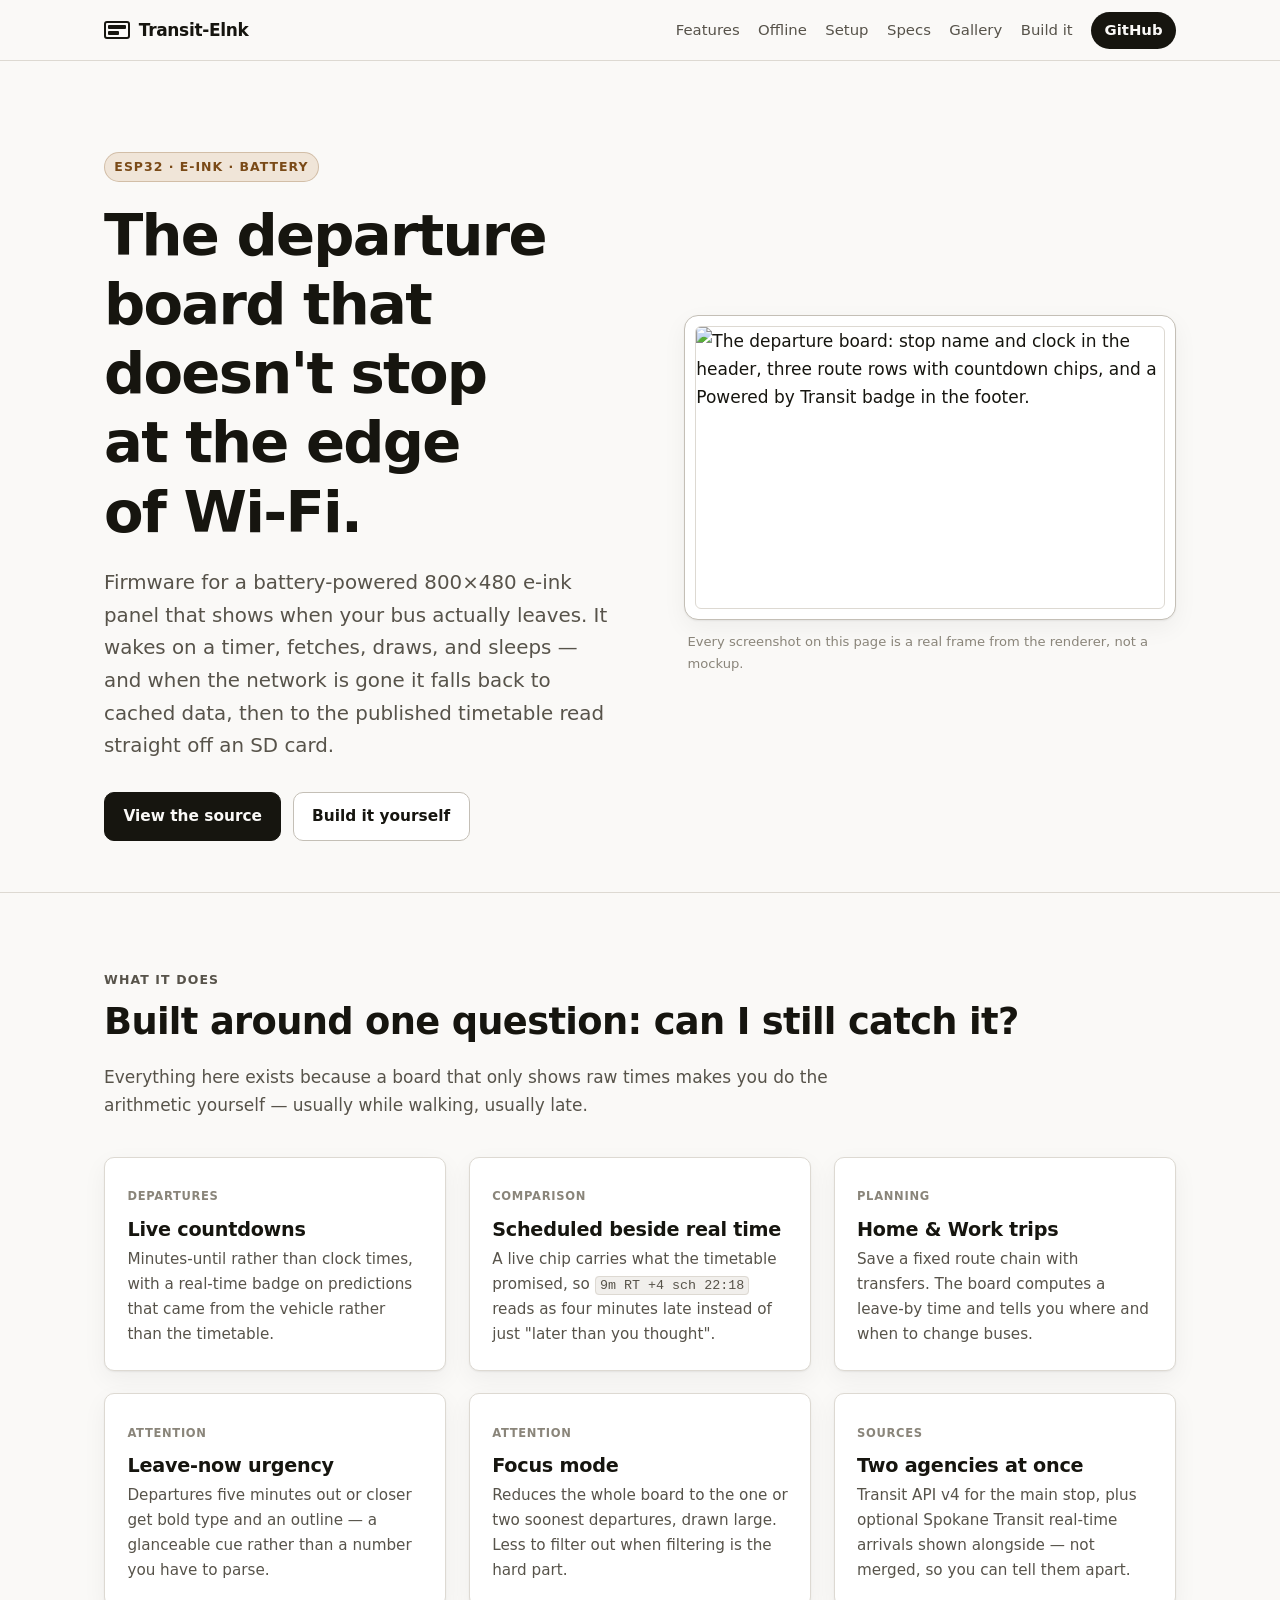
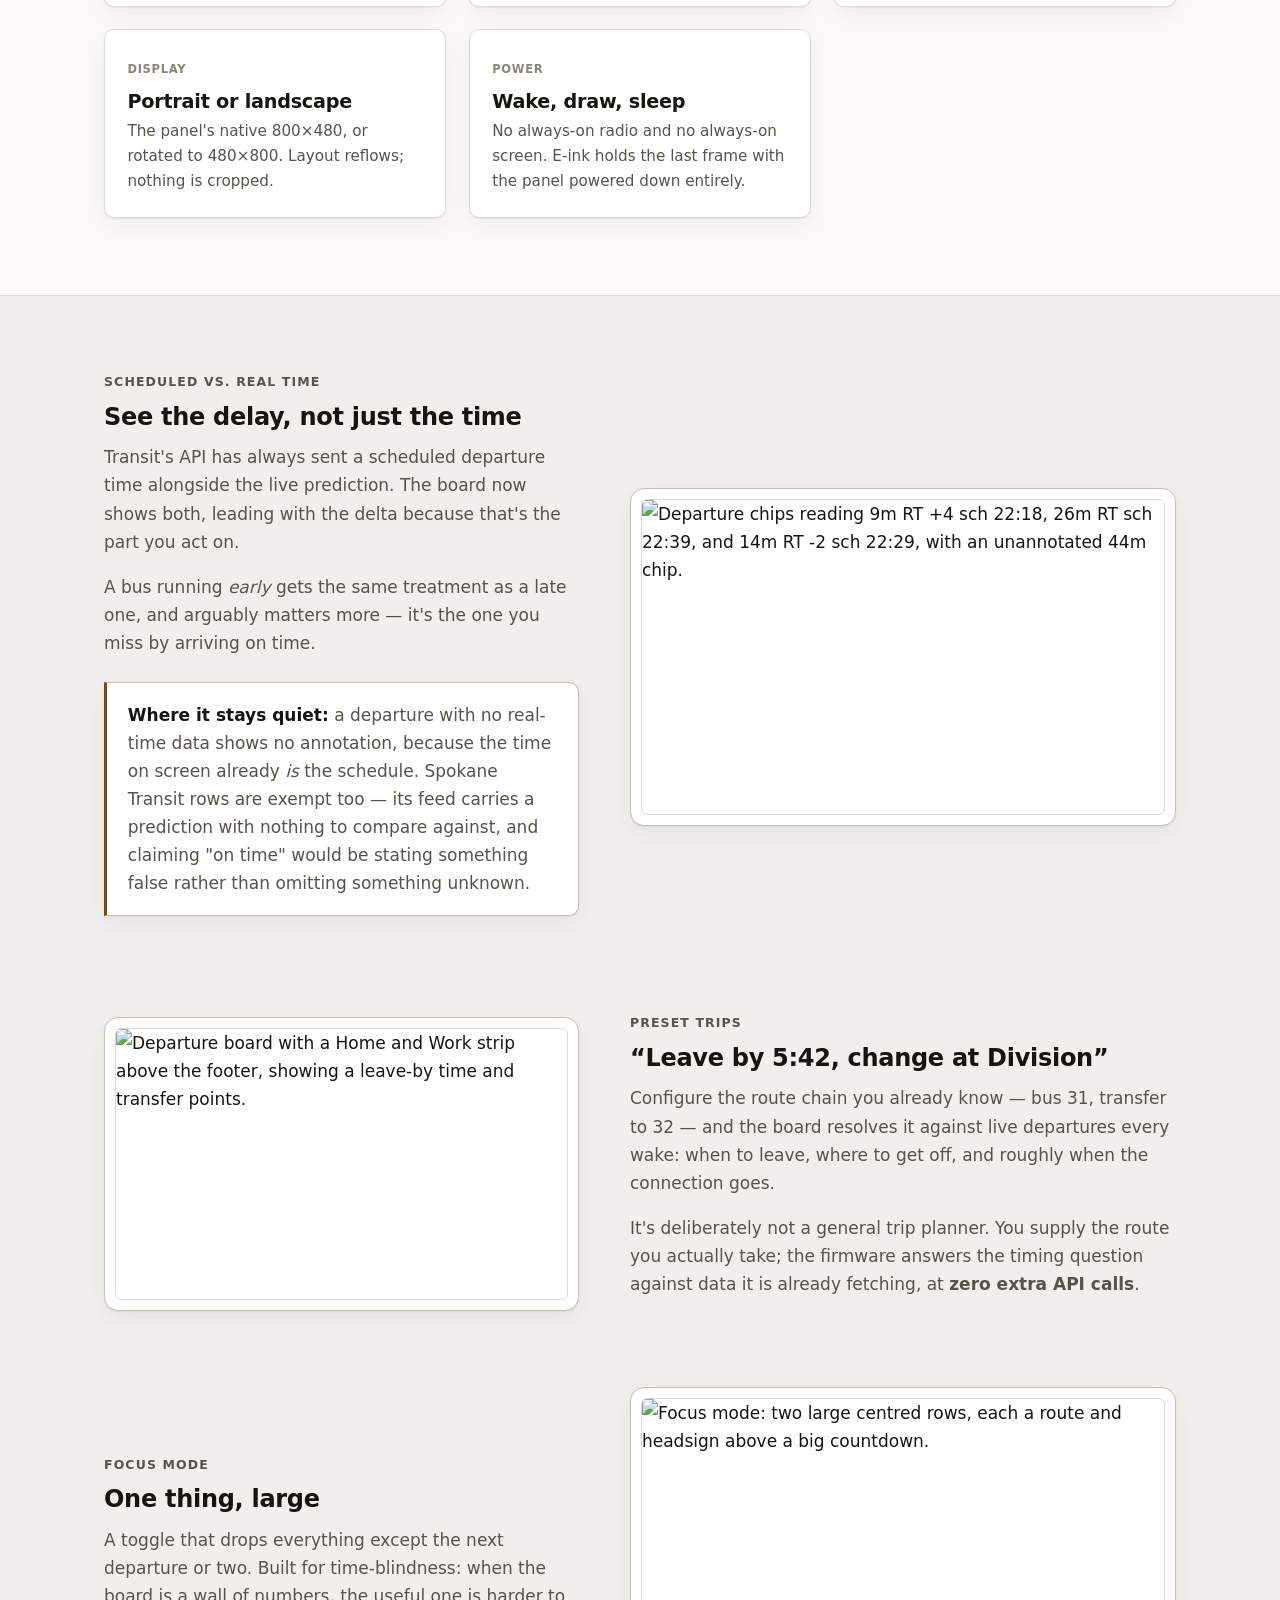
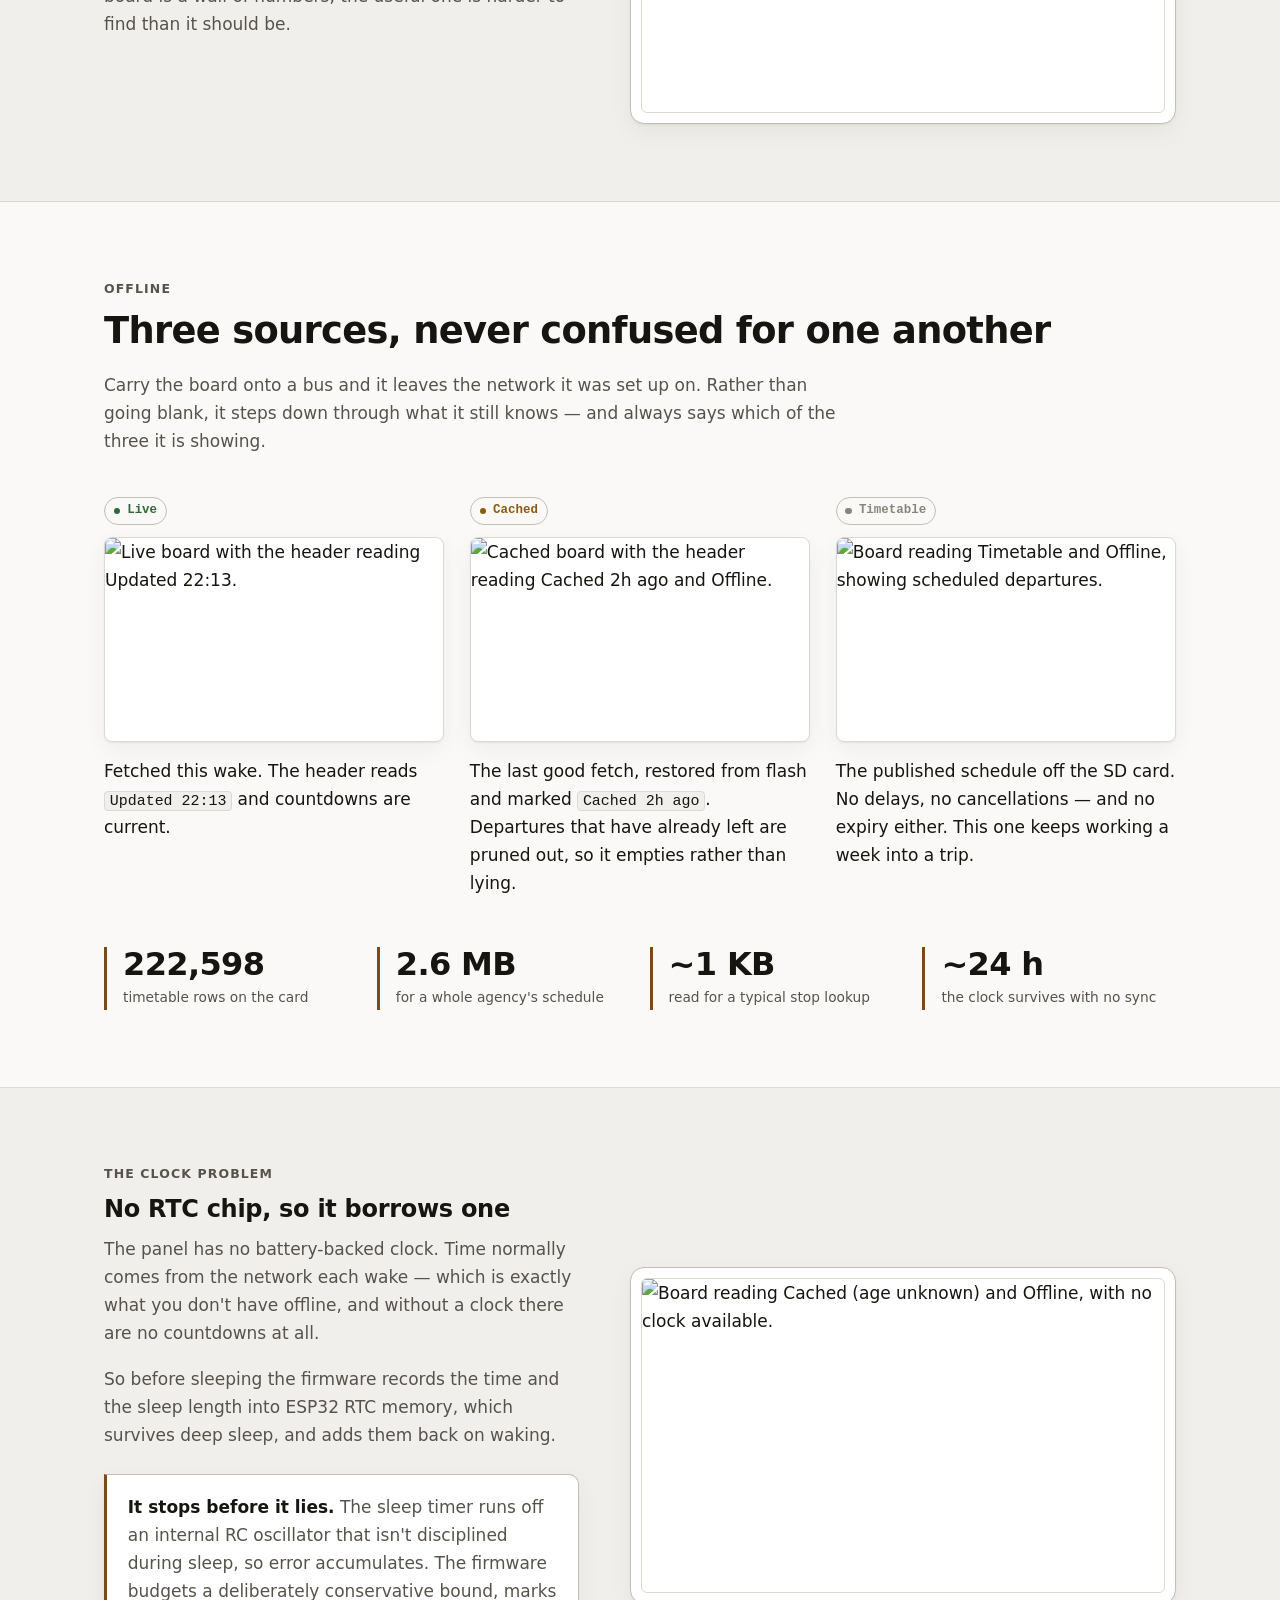
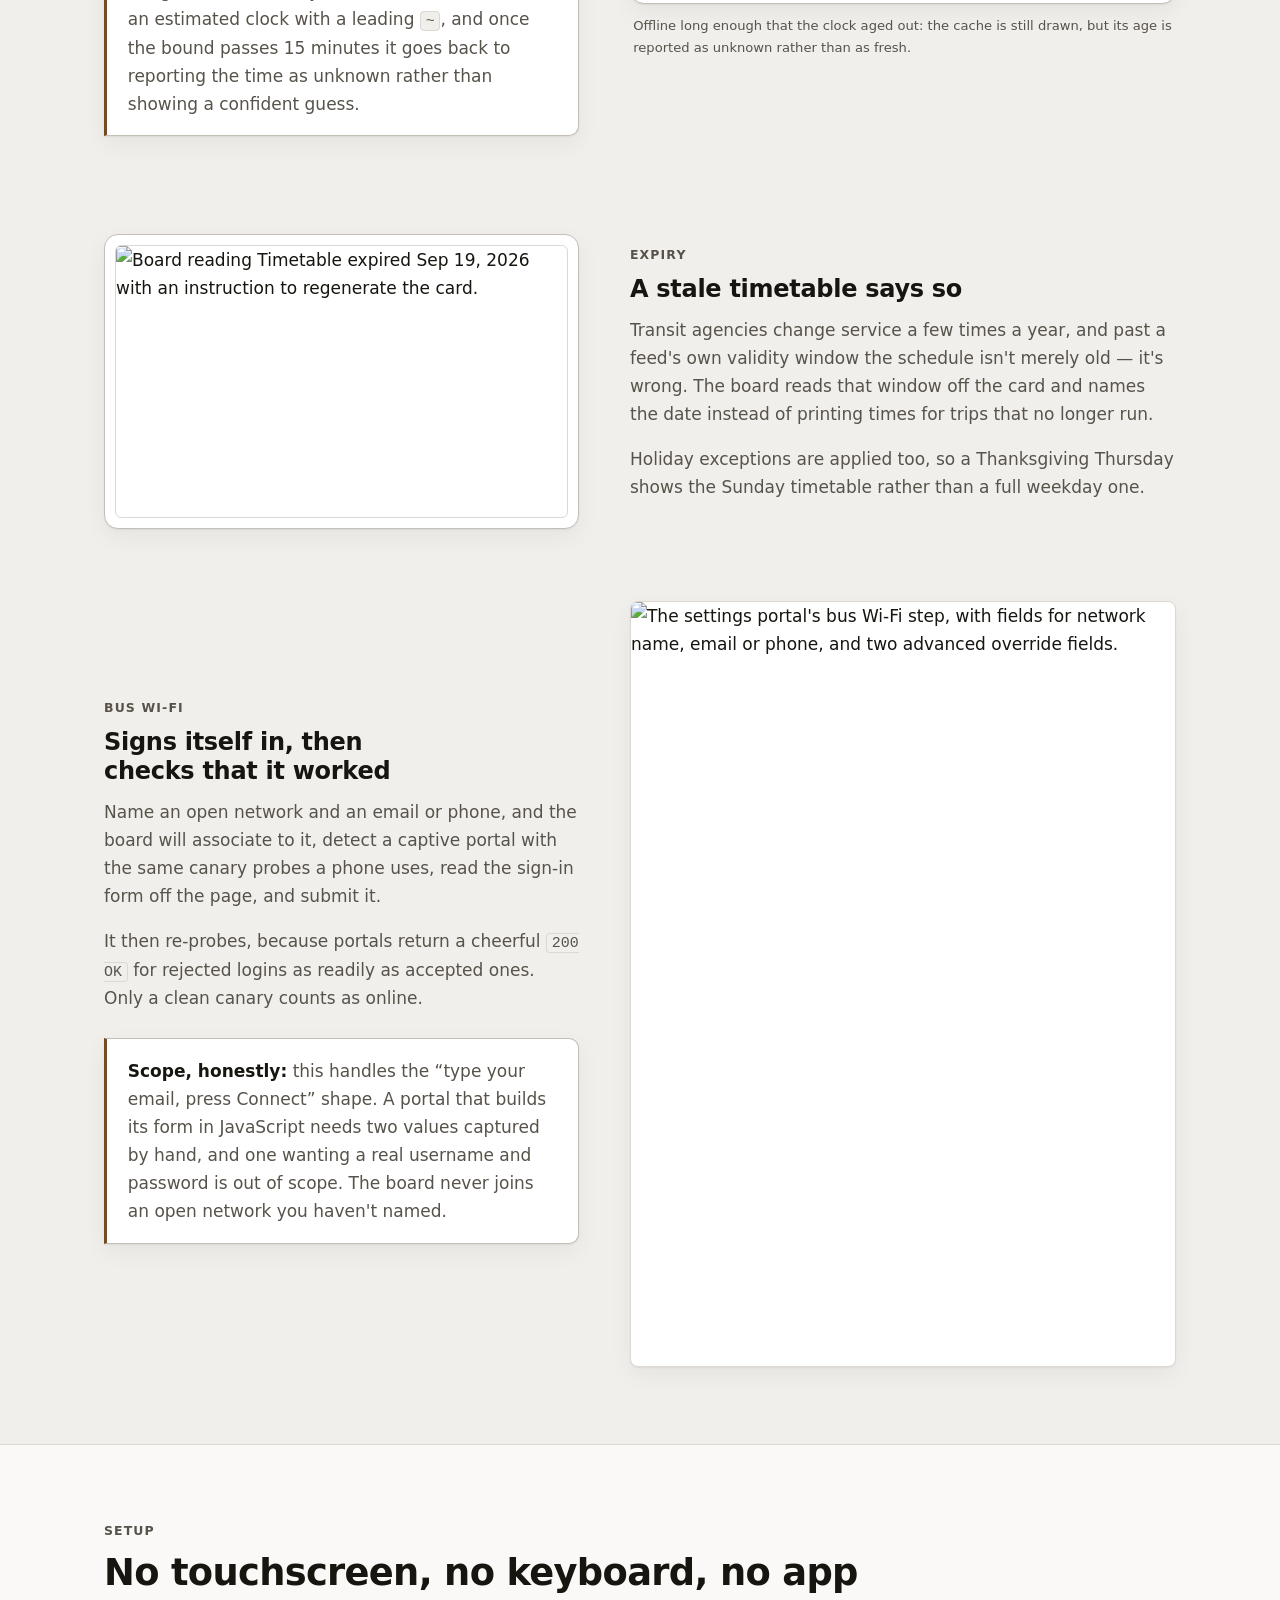
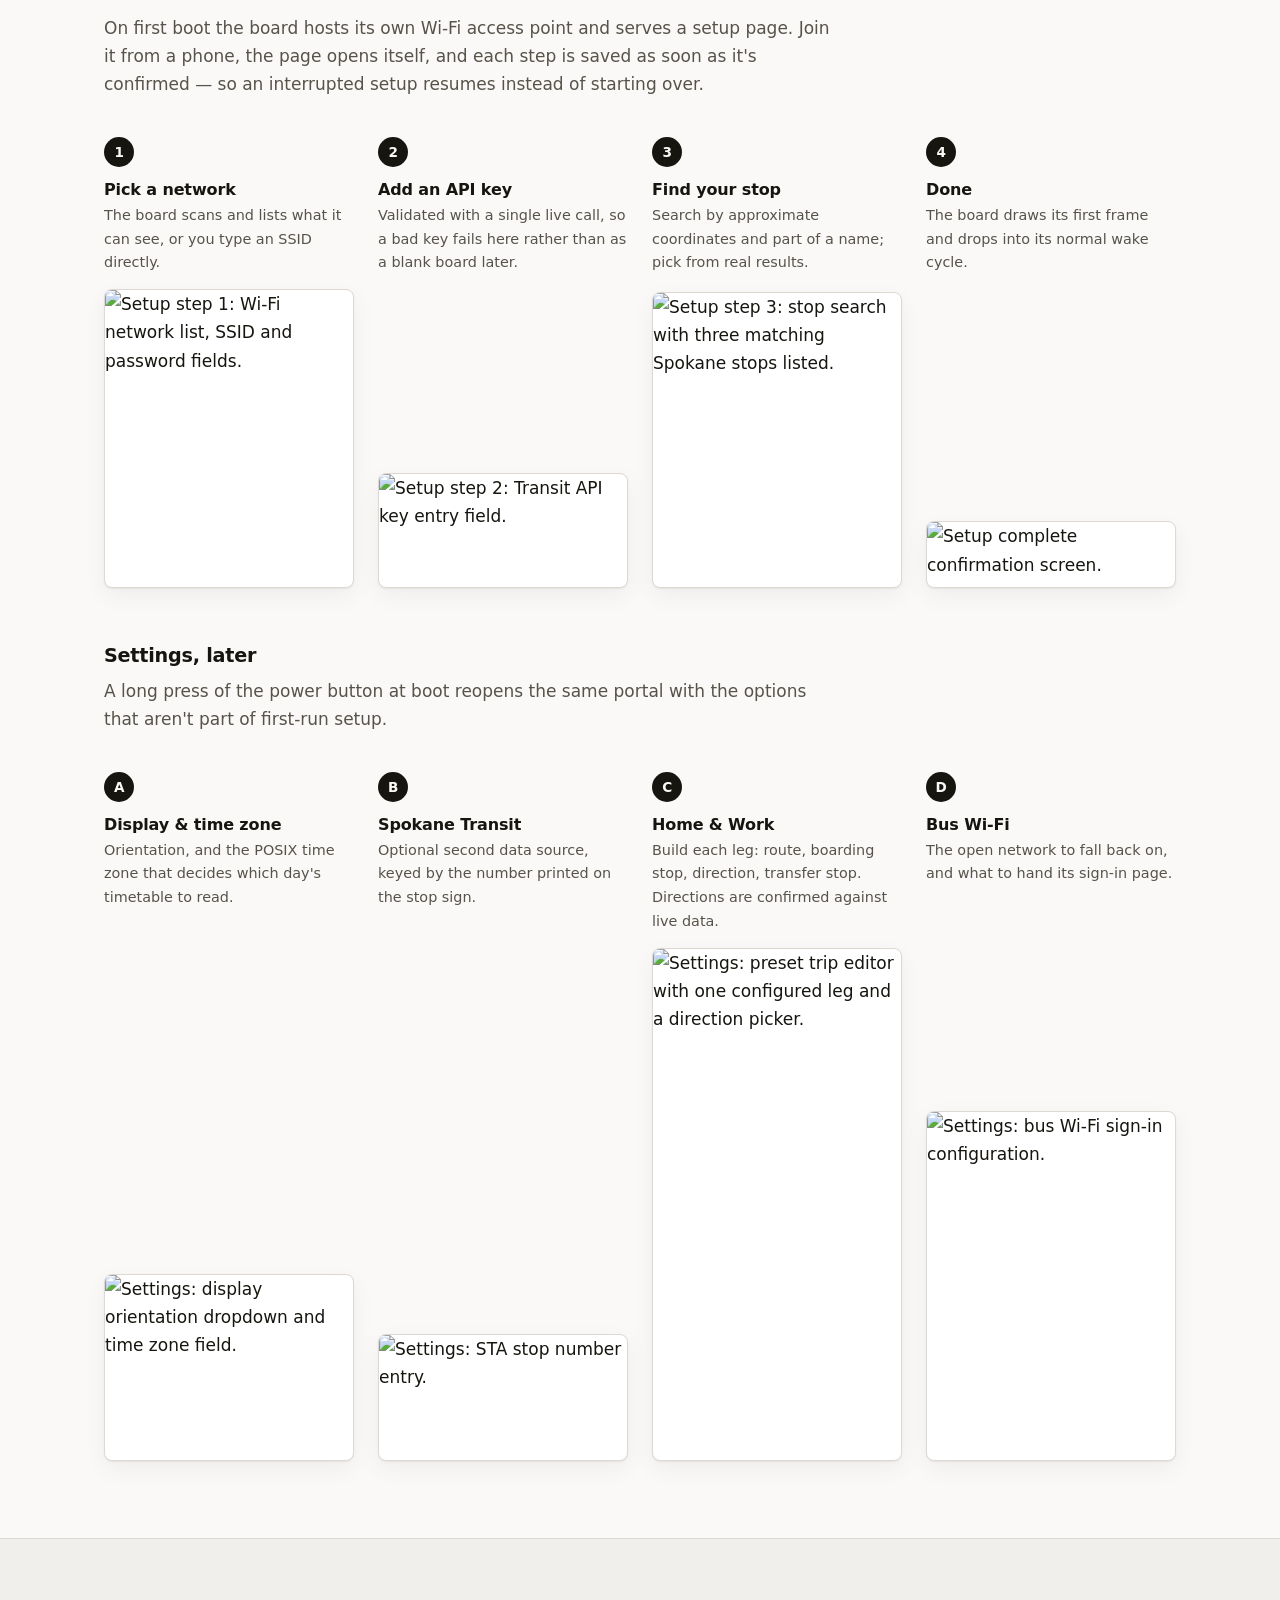
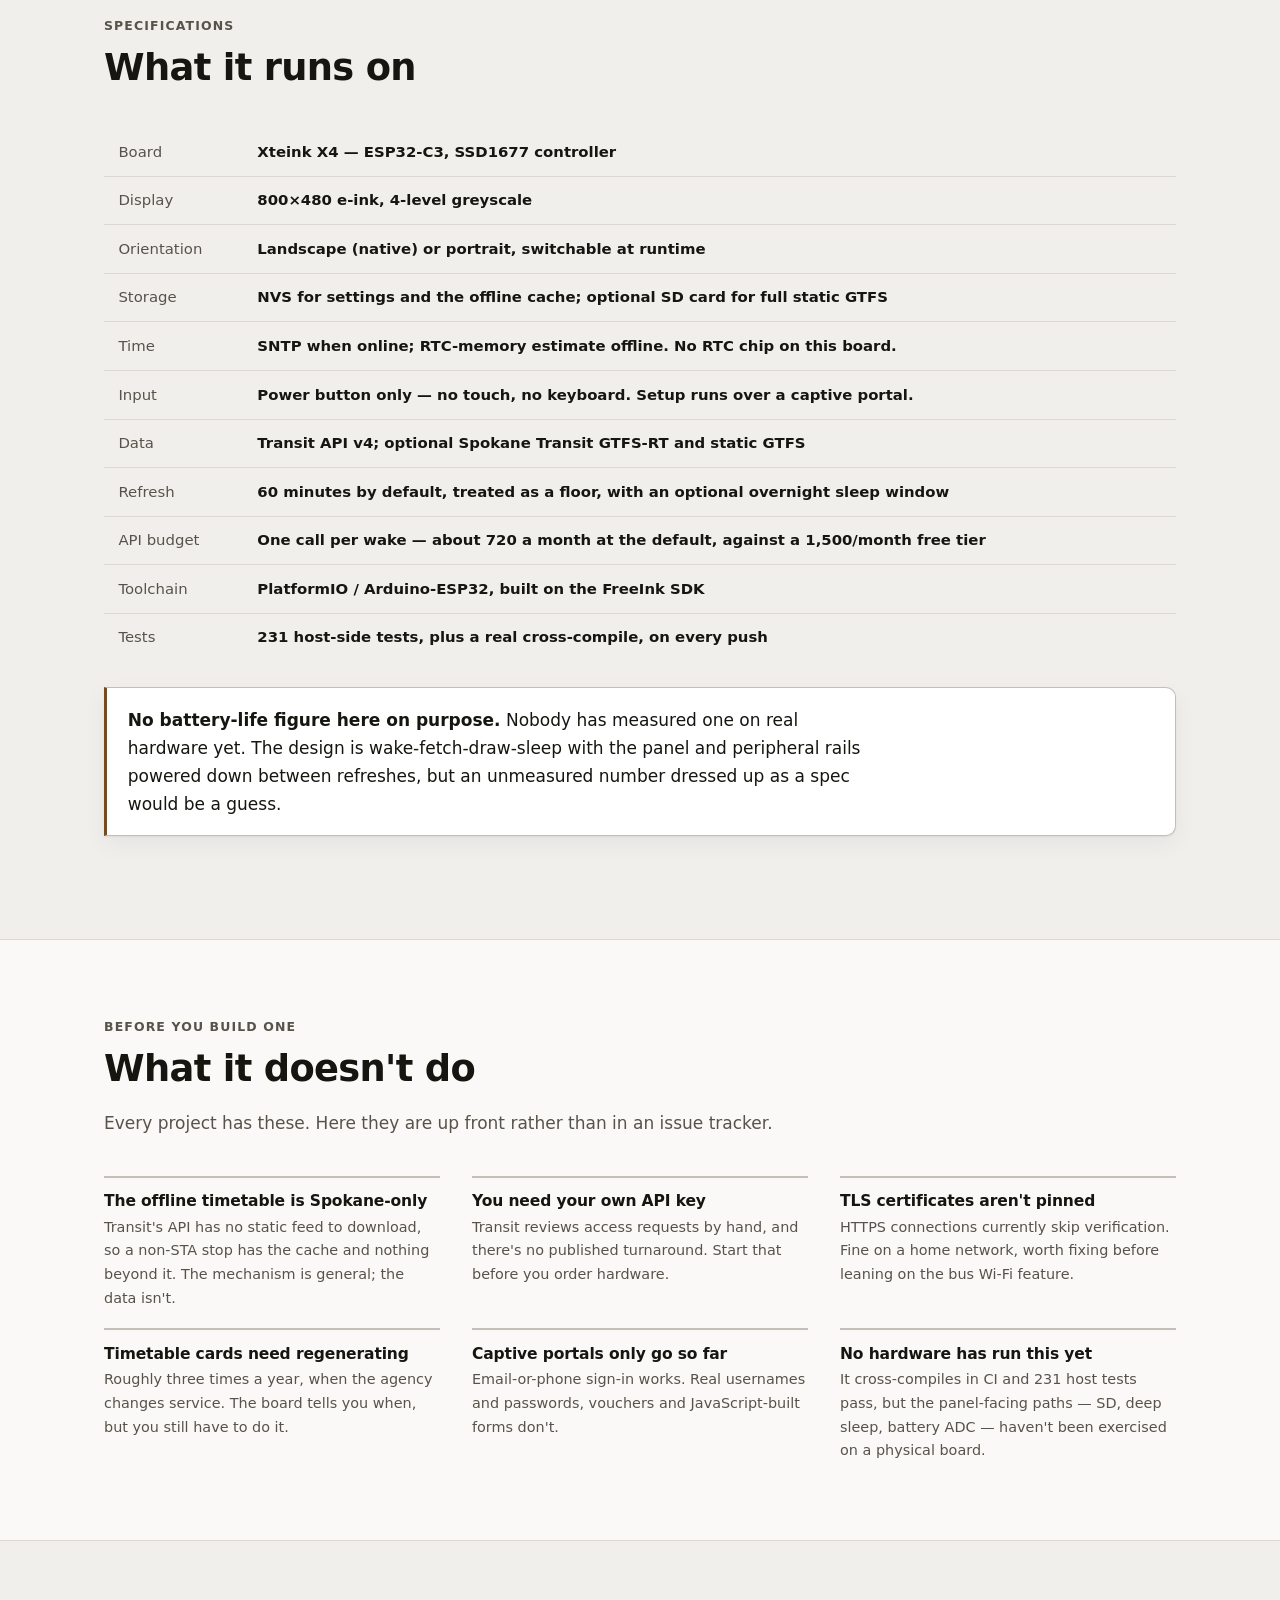
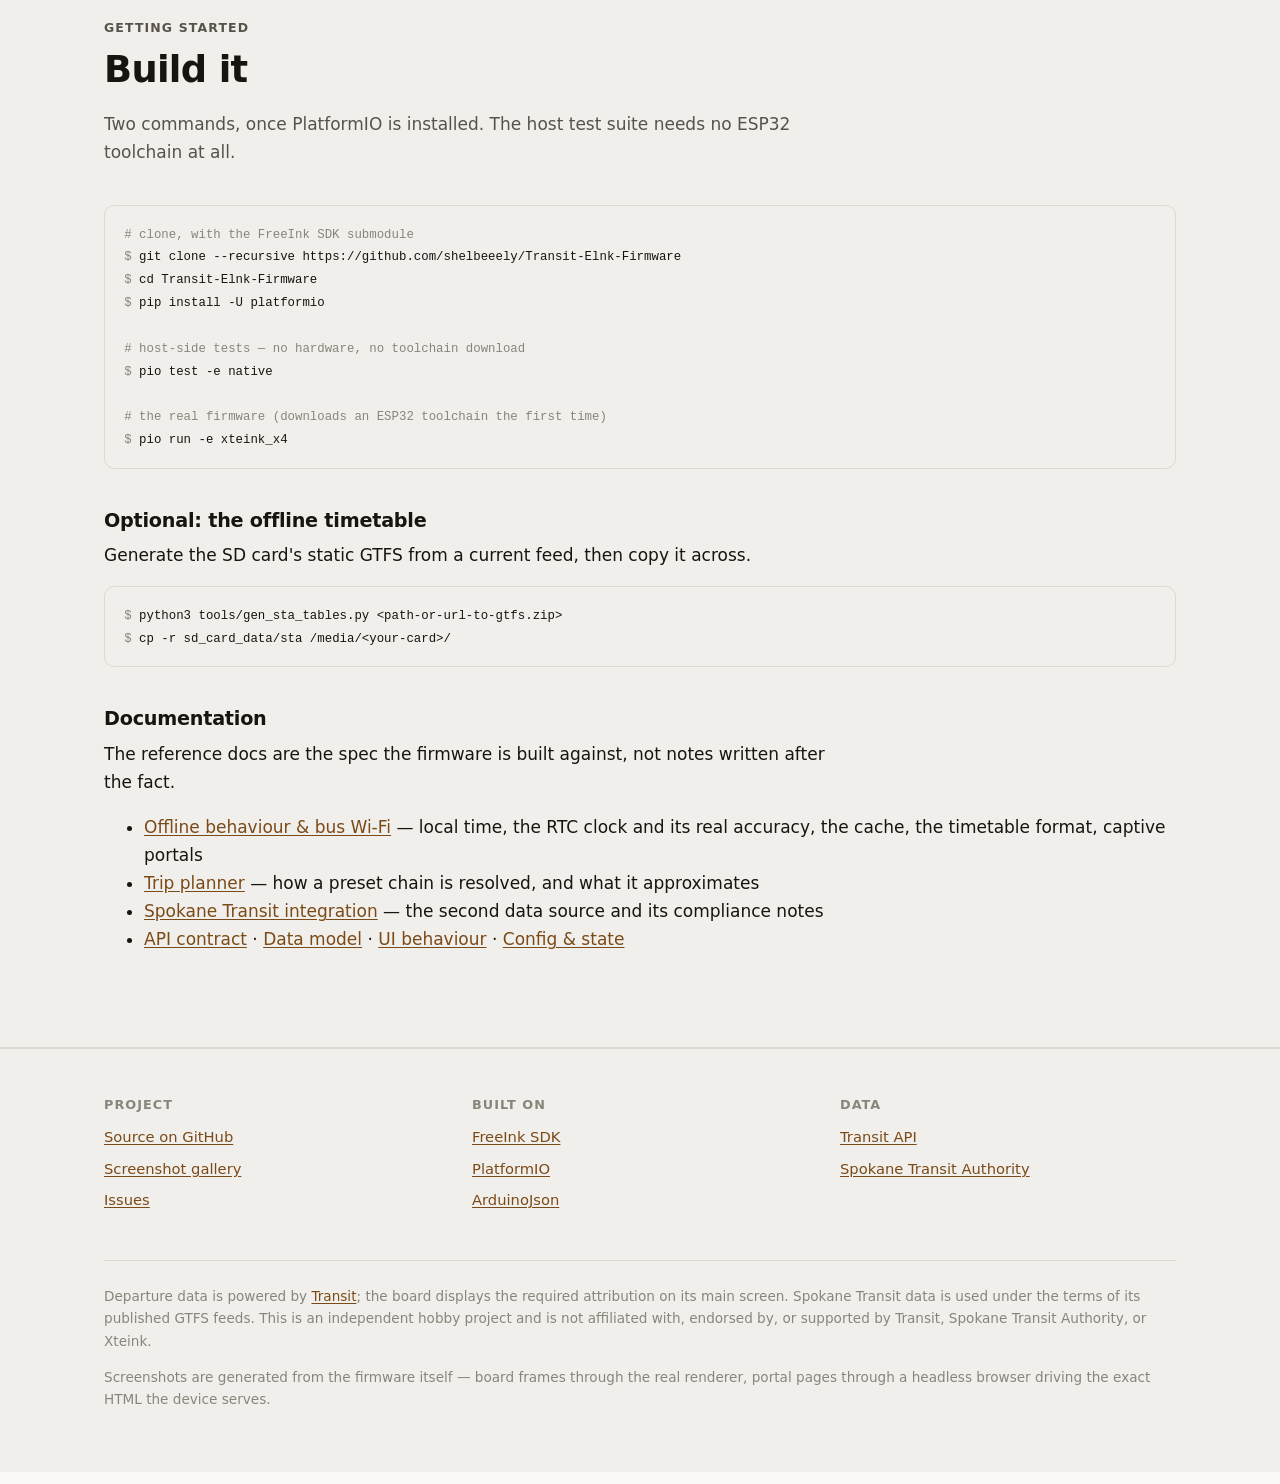
==== site/index.html @ 890106bd "Add a GitHub Pages product site, and 14 more real screenshots The repo had nine screenshots and no p" ====
<!doctype html>
<html lang="en">
<head>
<meta charset="utf-8">
<meta name="viewport" content="width=device-width, initial-scale=1">
<title>Transit-Elnk-Firmware — an e-ink departure board that works offline</title>
<meta name="description" content="ESP32 firmware for a battery-powered 800x480 e-ink transit departure board. Live departures, Home/Work transfer planning, and a full static timetable that keeps working with no network at all.">
<meta name="color-scheme" content="light dark">
<link rel="stylesheet" href="styles.css">
<link rel="icon" href="data:image/svg+xml,<svg xmlns='http://www.w3.org/2000/svg' viewBox='0 0 32 32'><rect width='32' height='32' rx='6' fill='%2316150f'/><rect x='7' y='9' width='18' height='4' rx='1' fill='%23faf9f7'/><rect x='7' y='16' width='11' height='4' rx='1' fill='%23faf9f7'/><rect x='7' y='23' width='14' height='2' rx='1' fill='%238a857a'/></svg>">
<meta property="og:title" content="Transit-Elnk-Firmware">
<meta property="og:description" content="An e-ink transit departure board that keeps working when the network doesn't.">
<meta property="og:type" content="website">
</head>
<body>

<a class="skip" href="#main">Skip to content</a>

<nav class="nav">
  <div class="wrap nav-inner">
    <a class="brand" href="./">
      <span class="brand-mark" aria-hidden="true"><i></i><i></i></span>
      Transit-Elnk
    </a>
    <div class="nav-links">
      <a href="#features">Features</a>
      <a href="#offline">Offline</a>
      <a href="#setup">Setup</a>
      <a href="#specs">Specs</a>
      <a href="gallery.html">Gallery</a>
      <a href="#build">Build it</a>
      <a class="cta" href="https://github.com/shelbeeely/Transit-Elnk-Firmware">GitHub</a>
    </div>
  </div>
</nav>

<main id="main">

<!-- ============================ HERO ============================ -->
<section class="hero">
  <div class="wrap hero-grid">
    <div>
      <span class="eyebrow">ESP32 · E-ink · Battery</span>
      <h1>The departure board that doesn't stop at the edge of&nbsp;Wi&#8209;Fi.</h1>
      <p class="lede">
        Firmware for a battery-powered 800&times;480 e-ink panel that shows when your
        bus actually leaves. It wakes on a timer, fetches, draws, and sleeps — and
        when the network is gone it falls back to cached data, then to the published
        timetable read straight off an SD card.
      </p>
      <div class="hero-actions">
        <a class="btn btn-primary" href="https://github.com/shelbeeely/Transit-Elnk-Firmware">View the source</a>
        <a class="btn" href="#build">Build it yourself</a>
      </div>
    </div>
    <div class="row-media">
      <div class="panel">
        <img src="screenshots/departure_board.png" width="800" height="480"
             alt="The departure board: stop name and clock in the header, three route rows with countdown chips, and a Powered by Transit badge in the footer.">
      </div>
      <p class="panel-caption">Every screenshot on this page is a real frame from the renderer, not a mockup.</p>
    </div>
  </div>
</section>

<hr>

<!-- ============================ FEATURES ============================ -->
<section id="features">
  <div class="wrap">
    <div class="section-head">
      <p class="kicker">What it does</p>
      <h2>Built around one question: can I still catch it?</h2>
      <p>
        Everything here exists because a board that only shows raw times makes you do
        the arithmetic yourself — usually while walking, usually late.
      </p>
    </div>

    <div class="features">
      <article class="card">
        <span class="tag">Departures</span>
        <h3>Live countdowns</h3>
        <p>Minutes-until rather than clock times, with a real-time badge on predictions that came from the vehicle rather than the timetable.</p>
      </article>
      <article class="card">
        <span class="tag">Comparison</span>
        <h3>Scheduled beside real time</h3>
        <p>A live chip carries what the timetable promised, so <code>9m RT +4 sch 22:18</code> reads as four minutes late instead of just "later than you thought".</p>
      </article>
      <article class="card">
        <span class="tag">Planning</span>
        <h3>Home &amp; Work trips</h3>
        <p>Save a fixed route chain with transfers. The board computes a leave-by time and tells you where and when to change buses.</p>
      </article>
      <article class="card">
        <span class="tag">Attention</span>
        <h3>Leave-now urgency</h3>
        <p>Departures five minutes out or closer get bold type and an outline — a glanceable cue rather than a number you have to parse.</p>
      </article>
      <article class="card">
        <span class="tag">Attention</span>
        <h3>Focus mode</h3>
        <p>Reduces the whole board to the one or two soonest departures, drawn large. Less to filter out when filtering is the hard part.</p>
      </article>
      <article class="card">
        <span class="tag">Sources</span>
        <h3>Two agencies at once</h3>
        <p>Transit API v4 for the main stop, plus optional Spokane Transit real-time arrivals shown alongside — not merged, so you can tell them apart.</p>
      </article>
      <article class="card">
        <span class="tag">Display</span>
        <h3>Portrait or landscape</h3>
        <p>The panel's native 800&times;480, or rotated to 480&times;800. Layout reflows; nothing is cropped.</p>
      </article>
      <article class="card">
        <span class="tag">Power</span>
        <h3>Wake, draw, sleep</h3>
        <p>No always-on radio and no always-on screen. E-ink holds the last frame with the panel powered down entirely.</p>
      </article>
    </div>
  </div>
</section>

<!-- ============================ SHOWCASE ============================ -->
<section class="alt">
  <div class="wrap showcase">

    <div class="row">
      <div>
        <p class="kicker">Scheduled vs. real time</p>
        <h3>See the delay, not just the time</h3>
        <p>
          Transit's API has always sent a scheduled departure time alongside the
          live prediction. The board now shows both, leading with the delta because
          that's the part you act on.
        </p>
        <p>
          A bus running <em>early</em> gets the same treatment as a late one, and
          arguably matters more — it's the one you miss by arriving on time.
        </p>
        <div class="note">
          <p><strong>Where it stays quiet:</strong> a departure with no real-time
          data shows no annotation, because the time on screen already <em>is</em>
          the schedule. Spokane Transit rows are exempt too — its feed carries a
          prediction with nothing to compare against, and claiming "on time" would
          be stating something false rather than omitting something unknown.</p>
        </div>
      </div>
      <div class="row-media">
        <div class="panel">
          <img src="screenshots/departure_board_scheduled_vs_realtime.png" width="800" height="480" loading="lazy"
               alt="Departure chips reading 9m RT +4 sch 22:18, 26m RT sch 22:39, and 14m RT -2 sch 22:29, with an unannotated 44m chip.">
        </div>
      </div>
    </div>

    <div class="row flip">
      <div>
        <p class="kicker">Preset trips</p>
        <h3>&ldquo;Leave by 5:42, change at Division&rdquo;</h3>
        <p>
          Configure the route chain you already know — bus 31, transfer to 32 — and
          the board resolves it against live departures every wake: when to leave,
          where to get off, and roughly when the connection goes.
        </p>
        <p>
          It's deliberately not a general trip planner. You supply the route you
          actually take; the firmware answers the timing question against data it is
          already fetching, at <strong>zero extra API calls</strong>.
        </p>
      </div>
      <div class="row-media">
        <div class="panel">
          <img src="screenshots/departure_board_with_presets.png" width="800" height="480" loading="lazy"
               alt="Departure board with a Home and Work strip above the footer, showing a leave-by time and transfer points.">
        </div>
      </div>
    </div>

    <div class="row">
      <div>
        <p class="kicker">Focus mode</p>
        <h3>One thing, large</h3>
        <p>
          A toggle that drops everything except the next departure or two. Built for
          time-blindness: when the board is a wall of numbers, the useful one is
          harder to find than it should be.
        </p>
      </div>
      <div class="row-media">
        <div class="panel">
          <img src="screenshots/departure_board_focus_mode.png" width="800" height="480" loading="lazy"
               alt="Focus mode: two large centred rows, each a route and headsign above a big countdown.">
        </div>
      </div>
    </div>

  </div>
</section>

<!-- ============================ OFFLINE ============================ -->
<section id="offline">
  <div class="wrap">
    <div class="section-head">
      <p class="kicker">Offline</p>
      <h2>Three sources, never confused for one another</h2>
      <p>
        Carry the board onto a bus and it leaves the network it was set up on. Rather
        than going blank, it steps down through what it still knows — and always says
        which of the three it is showing.
      </p>
    </div>

    <div class="sources">
      <div>
        <span class="source-label s-live"><span class="dot"></span> Live</span>
        <div class="shot">
          <img src="screenshots/departure_board.png" width="800" height="480" loading="lazy"
               alt="Live board with the header reading Updated 22:13.">
        </div>
        <p style="margin-top:.9rem">Fetched this wake. The header reads <code>Updated 22:13</code> and countdowns are current.</p>
      </div>
      <div>
        <span class="source-label s-cached"><span class="dot"></span> Cached</span>
        <div class="shot">
          <img src="screenshots/departure_board_offline_cached.png" width="800" height="480" loading="lazy"
               alt="Cached board with the header reading Cached 2h ago and Offline.">
        </div>
        <p style="margin-top:.9rem">The last good fetch, restored from flash and marked <code>Cached 2h ago</code>. Departures that have already left are pruned out, so it empties rather than lying.</p>
      </div>
      <div>
        <span class="source-label s-sched"><span class="dot"></span> Timetable</span>
        <div class="shot">
          <img src="screenshots/departure_board_offline_timetable.png" width="800" height="480" loading="lazy"
               alt="Board reading Timetable and Offline, showing scheduled departures.">
        </div>
        <p style="margin-top:.9rem">The published schedule off the SD card. No delays, no cancellations — and no expiry either. This one keeps working a week into a trip.</p>
      </div>
    </div>

    <div class="stats">
      <div class="stat"><b>222,598</b><span>timetable rows on the card</span></div>
      <div class="stat"><b>2.6&nbsp;MB</b><span>for a whole agency's schedule</span></div>
      <div class="stat"><b>~1&nbsp;KB</b><span>read for a typical stop lookup</span></div>
      <div class="stat"><b>~24 h</b><span>the clock survives with no sync</span></div>
    </div>
  </div>
</section>

<section class="alt">
  <div class="wrap showcase">
    <div class="row">
      <div>
        <p class="kicker">The clock problem</p>
        <h3>No RTC chip, so it borrows one</h3>
        <p>
          The panel has no battery-backed clock. Time normally comes from the network
          each wake — which is exactly what you don't have offline, and without a
          clock there are no countdowns at all.
        </p>
        <p>
          So before sleeping the firmware records the time and the sleep length into
          ESP32 RTC memory, which survives deep sleep, and adds them back on waking.
        </p>
        <div class="note">
          <p><strong>It stops before it lies.</strong> The sleep timer runs off an
          internal RC oscillator that isn't disciplined during sleep, so error
          accumulates. The firmware budgets a deliberately conservative bound, marks
          an estimated clock with a leading <code>~</code>, and once the bound passes
          15 minutes it goes back to reporting the time as unknown rather than
          showing a confident guess.</p>
        </div>
      </div>
      <div class="row-media">
        <div class="panel">
          <img src="screenshots/departure_board_cached_unknown_age.png" width="800" height="480" loading="lazy"
               alt="Board reading Cached (age unknown) and Offline, with no clock available.">
        </div>
        <p class="panel-caption">Offline long enough that the clock aged out: the cache is still drawn, but its age is reported as unknown rather than as fresh.</p>
      </div>
    </div>

    <div class="row flip">
      <div>
        <p class="kicker">Expiry</p>
        <h3>A stale timetable says so</h3>
        <p>
          Transit agencies change service a few times a year, and past a feed's own
          validity window the schedule isn't merely old — it's wrong. The board reads
          that window off the card and names the date instead of printing times for
          trips that no longer run.
        </p>
        <p>Holiday exceptions are applied too, so a Thanksgiving Thursday shows the
        Sunday timetable rather than a full weekday one.</p>
      </div>
      <div class="row-media">
        <div class="panel">
          <img src="screenshots/departure_board_timetable_expired.png" width="800" height="480" loading="lazy"
               alt="Board reading Timetable expired Sep 19, 2026 with an instruction to regenerate the card.">
        </div>
      </div>
    </div>

    <div class="row">
      <div>
        <p class="kicker">Bus Wi-Fi</p>
        <h3>Signs itself in, then checks that it worked</h3>
        <p>
          Name an open network and an email or phone, and the board will associate to
          it, detect a captive portal with the same canary probes a phone uses, read
          the sign-in form off the page, and submit it.
        </p>
        <p>
          It then re-probes, because portals return a cheerful <code>200 OK</code> for
          rejected logins as readily as accepted ones. Only a clean canary counts as
          online.
        </p>
        <div class="note">
          <p><strong>Scope, honestly:</strong> this handles the
          &ldquo;type your email, press Connect&rdquo; shape. A portal that builds its
          form in JavaScript needs two values captured by hand, and one wanting a real
          username and password is out of scope. The board never joins an open network
          you haven't named.</p>
        </div>
      </div>
      <div class="row-media">
        <div class="shot">
          <img src="screenshots/portal_settings_buswifi.png" width="840" height="1180" loading="lazy"
               alt="The settings portal's bus Wi-Fi step, with fields for network name, email or phone, and two advanced override fields.">
        </div>
      </div>
    </div>
  </div>
</section>

<!-- ============================ SETUP ============================ -->
<section id="setup">
  <div class="wrap">
    <div class="section-head">
      <p class="kicker">Setup</p>
      <h2>No touchscreen, no keyboard, no app</h2>
      <p>
        On first boot the board hosts its own Wi-Fi access point and serves a setup
        page. Join it from a phone, the page opens itself, and each step is saved as
        soon as it's confirmed — so an interrupted setup resumes instead of starting over.
      </p>
    </div>

    <div class="steps">
      <div class="step">
        <span class="step-n">1</span>
        <h3>Pick a network</h3>
        <p>The board scans and lists what it can see, or you type an SSID directly.</p>
        <div class="shot"><img src="screenshots/portal_setup_wifi.png" width="840" height="1006" loading="lazy" alt="Setup step 1: Wi-Fi network list, SSID and password fields."></div>
      </div>
      <div class="step">
        <span class="step-n">2</span>
        <h3>Add an API key</h3>
        <p>Validated with a single live call, so a bad key fails here rather than as a blank board later.</p>
        <div class="shot"><img src="screenshots/portal_setup_apikey.png" width="840" height="384" loading="lazy" alt="Setup step 2: Transit API key entry field."></div>
      </div>
      <div class="step">
        <span class="step-n">3</span>
        <h3>Find your stop</h3>
        <p>Search by approximate coordinates and part of a name; pick from real results.</p>
        <div class="shot"><img src="screenshots/portal_setup_stop.png" width="840" height="998" loading="lazy" alt="Setup step 3: stop search with three matching Spokane stops listed."></div>
      </div>
      <div class="step">
        <span class="step-n">4</span>
        <h3>Done</h3>
        <p>The board draws its first frame and drops into its normal wake cycle.</p>
        <div class="shot"><img src="screenshots/portal_setup_done.png" width="840" height="220" loading="lazy" alt="Setup complete confirmation screen."></div>
      </div>
    </div>

    <div class="section-head" style="margin-top:3.5rem">
      <h3>Settings, later</h3>
      <p>A long press of the power button at boot reopens the same portal with the
      options that aren't part of first-run setup.</p>
    </div>

    <div class="steps">
      <div class="step">
        <span class="step-n">A</span>
        <h4>Display &amp; time zone</h4>
        <p>Orientation, and the POSIX time zone that decides which day's timetable to read.</p>
        <div class="shot"><img src="screenshots/portal_settings_display.png" width="840" height="628" loading="lazy" alt="Settings: display orientation dropdown and time zone field."></div>
      </div>
      <div class="step">
        <span class="step-n">B</span>
        <h4>Spokane Transit</h4>
        <p>Optional second data source, keyed by the number printed on the stop sign.</p>
        <div class="shot"><img src="screenshots/portal_settings_sta.png" width="840" height="422" loading="lazy" alt="Settings: STA stop number entry."></div>
      </div>
      <div class="step">
        <span class="step-n">C</span>
        <h4>Home &amp; Work</h4>
        <p>Build each leg: route, boarding stop, direction, transfer stop. Directions are confirmed against live data.</p>
        <div class="shot"><img src="screenshots/portal_settings_presets.png" width="840" height="1730" loading="lazy" alt="Settings: preset trip editor with one configured leg and a direction picker."></div>
      </div>
      <div class="step">
        <span class="step-n">D</span>
        <h4>Bus Wi-Fi</h4>
        <p>The open network to fall back on, and what to hand its sign-in page.</p>
        <div class="shot"><img src="screenshots/portal_settings_buswifi.png" width="840" height="1180" loading="lazy" alt="Settings: bus Wi-Fi sign-in configuration."></div>
      </div>
    </div>
  </div>
</section>

<!-- ============================ SPECS ============================ -->
<section id="specs" class="alt">
  <div class="wrap">
    <div class="section-head">
      <p class="kicker">Specifications</p>
      <h2>What it runs on</h2>
    </div>

    <div class="table-scroll">
      <table>
        <tbody>
          <tr><td>Board</td><th>Xteink X4 — ESP32-C3, SSD1677 controller</th></tr>
          <tr><td>Display</td><th>800&times;480 e-ink, 4-level greyscale</th></tr>
          <tr><td>Orientation</td><th>Landscape (native) or portrait, switchable at runtime</th></tr>
          <tr><td>Storage</td><th>NVS for settings and the offline cache; optional SD card for full static GTFS</th></tr>
          <tr><td>Time</td><th>SNTP when online; RTC-memory estimate offline. No RTC chip on this board.</th></tr>
          <tr><td>Input</td><th>Power button only — no touch, no keyboard. Setup runs over a captive portal.</th></tr>
          <tr><td>Data</td><th>Transit API v4; optional Spokane Transit GTFS-RT and static GTFS</th></tr>
          <tr><td>Refresh</td><th>60 minutes by default, treated as a floor, with an optional overnight sleep window</th></tr>
          <tr><td>API budget</td><th>One call per wake — about 720 a month at the default, against a 1,500/month free tier</th></tr>
          <tr><td>Toolchain</td><th>PlatformIO / Arduino-ESP32, built on the FreeInk SDK</th></tr>
          <tr><td>Tests</td><th>231 host-side tests, plus a real cross-compile, on every push</th></tr>
        </tbody>
      </table>
    </div>

    <div class="note">
      <p><strong>No battery-life figure here on purpose.</strong> Nobody has measured
      one on real hardware yet. The design is wake-fetch-draw-sleep with the panel and
      peripheral rails powered down between refreshes, but an unmeasured number
      dressed up as a spec would be a guess.</p>
    </div>
  </div>
</section>

<!-- ============================ LIMITS ============================ -->
<section id="limits">
  <div class="wrap">
    <div class="section-head">
      <p class="kicker">Before you build one</p>
      <h2>What it doesn't do</h2>
      <p>Every project has these. Here they are up front rather than in an issue tracker.</p>
    </div>

    <div class="limits">
      <div class="limit">
        <h3>The offline timetable is Spokane-only</h3>
        <p>Transit's API has no static feed to download, so a non-STA stop has the cache and nothing beyond it. The mechanism is general; the data isn't.</p>
      </div>
      <div class="limit">
        <h3>You need your own API key</h3>
        <p>Transit reviews access requests by hand, and there's no published turnaround. Start that before you order hardware.</p>
      </div>
      <div class="limit">
        <h3>TLS certificates aren't pinned</h3>
        <p>HTTPS connections currently skip verification. Fine on a home network, worth fixing before leaning on the bus Wi-Fi feature.</p>
      </div>
      <div class="limit">
        <h3>Timetable cards need regenerating</h3>
        <p>Roughly three times a year, when the agency changes service. The board tells you when, but you still have to do it.</p>
      </div>
      <div class="limit">
        <h3>Captive portals only go so far</h3>
        <p>Email-or-phone sign-in works. Real usernames and passwords, vouchers and JavaScript-built forms don't.</p>
      </div>
      <div class="limit">
        <h3>No hardware has run this yet</h3>
        <p>It cross-compiles in CI and 231 host tests pass, but the panel-facing paths — SD, deep sleep, battery ADC — haven't been exercised on a physical board.</p>
      </div>
    </div>
  </div>
</section>

<!-- ============================ BUILD ============================ -->
<section id="build" class="alt">
  <div class="wrap">
    <div class="section-head">
      <p class="kicker">Getting started</p>
      <h2>Build it</h2>
      <p>Two commands, once PlatformIO is installed. The host test suite needs no ESP32 toolchain at all.</p>
    </div>

    <pre><code><span class="cmt"># clone, with the FreeInk SDK submodule</span>
<span class="prompt">$</span> git clone --recursive https://github.com/shelbeeely/Transit-Elnk-Firmware
<span class="prompt">$</span> cd Transit-Elnk-Firmware
<span class="prompt">$</span> pip install -U platformio

<span class="cmt"># host-side tests — no hardware, no toolchain download</span>
<span class="prompt">$</span> pio test -e native

<span class="cmt"># the real firmware (downloads an ESP32 toolchain the first time)</span>
<span class="prompt">$</span> pio run -e xteink_x4</code></pre>

    <h3 style="margin-top:2.5rem">Optional: the offline timetable</h3>
    <p>Generate the SD card's static GTFS from a current feed, then copy it across.</p>
    <pre><code><span class="prompt">$</span> python3 tools/gen_sta_tables.py &lt;path-or-url-to-gtfs.zip&gt;
<span class="prompt">$</span> cp -r sd_card_data/sta /media/&lt;your-card&gt;/</code></pre>

    <h3 style="margin-top:2.5rem">Documentation</h3>
    <p>The reference docs are the spec the firmware is built against, not notes written after the fact.</p>
    <ul>
      <li><a href="https://github.com/shelbeeely/Transit-Elnk-Firmware/blob/HEAD/docs/OFFLINE_AND_BUS_WIFI.md">Offline behaviour &amp; bus Wi-Fi</a> — local time, the RTC clock and its real accuracy, the cache, the timetable format, captive portals</li>
      <li><a href="https://github.com/shelbeeely/Transit-Elnk-Firmware/blob/HEAD/docs/TRIP_PLANNER.md">Trip planner</a> — how a preset chain is resolved, and what it approximates</li>
      <li><a href="https://github.com/shelbeeely/Transit-Elnk-Firmware/blob/HEAD/docs/STA_INTEGRATION.md">Spokane Transit integration</a> — the second data source and its compliance notes</li>
      <li><a href="https://github.com/shelbeeely/Transit-Elnk-Firmware/blob/HEAD/docs/API_CONTRACT.md">API contract</a> · <a href="https://github.com/shelbeeely/Transit-Elnk-Firmware/blob/HEAD/docs/DATA_MODEL.md">Data model</a> · <a href="https://github.com/shelbeeely/Transit-Elnk-Firmware/blob/HEAD/docs/UI_BEHAVIOR.md">UI behaviour</a> · <a href="https://github.com/shelbeeely/Transit-Elnk-Firmware/blob/HEAD/docs/CONFIG_AND_STATE.md">Config &amp; state</a></li>
    </ul>
  </div>
</section>

</main>

<footer>
  <div class="wrap">
    <div class="foot-grid">
      <div>
        <h4>Project</h4>
        <ul>
          <li><a href="https://github.com/shelbeeely/Transit-Elnk-Firmware">Source on GitHub</a></li>
          <li><a href="gallery.html">Screenshot gallery</a></li>
          <li><a href="https://github.com/shelbeeely/Transit-Elnk-Firmware/issues">Issues</a></li>
        </ul>
      </div>
      <div>
        <h4>Built on</h4>
        <ul>
          <li><a href="https://github.com/Free-Ink/freeink-sdk">FreeInk SDK</a></li>
          <li><a href="https://platformio.org/">PlatformIO</a></li>
          <li><a href="https://github.com/bblanchon/ArduinoJson">ArduinoJson</a></li>
        </ul>
      </div>
      <div>
        <h4>Data</h4>
        <ul>
          <li><a href="https://transitapp.com/apis">Transit API</a></li>
          <li><a href="https://www.spokanetransit.com/">Spokane Transit Authority</a></li>
        </ul>
      </div>
    </div>

    <div class="colophon">
      <p>
        Departure data is powered by <a href="https://transitapp.com/">Transit</a>;
        the board displays the required attribution on its main screen. Spokane
        Transit data is used under the terms of its published GTFS feeds. This is an
        independent hobby project and is not affiliated with, endorsed by, or
        supported by Transit, Spokane Transit Authority, or Xteink.
      </p>
      <p>
        Screenshots are generated from the firmware itself — board frames through the
        real renderer, portal pages through a headless browser driving the exact HTML
        the device serves.
      </p>
    </div>
  </div>
</footer>

</body>
</html>
---- site/styles.css ----
/* Transit-Elnk-Firmware product site.
   No frameworks, no build step, no external requests -- the whole page is
   this file plus the screenshots, which keeps it fast and means it renders
   the same whether it is served from GitHub Pages or opened off disk. */

:root {
  color-scheme: light dark;

  /* Paper and ink, because the product is an e-ink panel. The accent is
     used sparingly -- links, the active nav item, one or two rules. */
  --paper: #faf9f7;
  --paper-raised: #ffffff;
  --paper-sunken: #f1efec;
  --ink: #16150f;
  --ink-soft: #57534a;
  --ink-faint: #8a857a;
  --rule: #ddd9d2;
  --rule-strong: #c4bfb6;
  --accent: #7a4a17;
  --accent-soft: #f0e5d8;
  --good: #2f6b3a;
  --warn: #8a5a12;

  --measure: 68ch;
  --page: 1120px;
  --radius: 10px;
  --shadow: 0 1px 2px rgba(22, 21, 15, .06), 0 8px 24px rgba(22, 21, 15, .05);

  --sans: ui-sans-serif, system-ui, -apple-system, "Segoe UI", Roboto, "Helvetica Neue", Arial, sans-serif;
  --mono: ui-monospace, SFMono-Regular, "SF Mono", Menlo, Consolas, "Liberation Mono", monospace;
}

@media (prefers-color-scheme: dark) {
  :root {
    --paper: #14130f;
    --paper-raised: #1c1b16;
    --paper-sunken: #100f0c;
    --ink: #f2efe8;
    --ink-soft: #b8b2a5;
    --ink-faint: #8b8579;
    --rule: #2e2c25;
    --rule-strong: #413e35;
    --accent: #d8a76a;
    --accent-soft: #2a2219;
    --good: #7bbd87;
    --warn: #d8a76a;
    --shadow: 0 1px 2px rgba(0, 0, 0, .4), 0 8px 24px rgba(0, 0, 0, .3);
  }
}

*, *::before, *::after { box-sizing: border-box; }

html { scroll-behavior: smooth; scroll-padding-top: 5rem; }
@media (prefers-reduced-motion: reduce) { html { scroll-behavior: auto; } }

body {
  margin: 0;
  background: var(--paper);
  color: var(--ink);
  font-family: var(--sans);
  font-size: 17px;
  line-height: 1.65;
  -webkit-font-smoothing: antialiased;
  text-rendering: optimizeLegibility;
}

.wrap { width: 100%; max-width: var(--page); margin-inline: auto; padding-inline: 24px; }

h1, h2, h3, h4 {
  line-height: 1.2; letter-spacing: -0.018em; margin: 0 0 .5em; font-weight: 680;
  /* Keeps headings from leaving one orphaned word (or half of "Wi-Fi") on
     its own line at awkward widths. Ignored by browsers that lack it. */
  text-wrap: balance;
}
h2 { font-size: clamp(1.6rem, 1.1rem + 1.7vw, 2.3rem); }
h3 { font-size: 1.2rem; letter-spacing: -0.012em; }
p { margin: 0 0 1em; max-width: var(--measure); }
a { color: var(--accent); text-underline-offset: 2px; }
a:hover { text-decoration-thickness: 2px; }
code, kbd { font-family: var(--mono); font-size: .88em; }
:where(p, li) code {
  background: var(--paper-sunken);
  border: 1px solid var(--rule);
  border-radius: 4px;
  padding: .08em .32em;
}
img { max-width: 100%; height: auto; display: block; }
hr { border: 0; border-top: 1px solid var(--rule); margin: 0; }

/* --- skip link ---------------------------------------------------------- */
.skip {
  position: absolute; left: -9999px; top: 0; z-index: 100;
  background: var(--ink); color: var(--paper); padding: .7em 1.1em; border-radius: 0 0 var(--radius) 0;
}
.skip:focus { left: 0; }

/* --- nav ---------------------------------------------------------------- */
.nav {
  position: sticky; top: 0; z-index: 50;
  background: color-mix(in srgb, var(--paper) 88%, transparent);
  backdrop-filter: saturate(160%) blur(10px);
  border-bottom: 1px solid var(--rule);
}
.nav-inner { display: flex; align-items: center; gap: 1.5rem; height: 60px; }
.brand {
  font-weight: 700; letter-spacing: -.02em; color: var(--ink); text-decoration: none;
  display: inline-flex; align-items: center; gap: .55rem; white-space: nowrap;
}
.brand-mark {
  width: 26px; height: 18px; border: 2px solid var(--ink); border-radius: 3px;
  display: grid; grid-template-rows: 1fr 1fr; gap: 2px; padding: 2px;
}
.brand-mark i { display: block; background: var(--ink); border-radius: 1px; }
.brand-mark i:last-child { width: 60%; }
.nav-links { display: flex; gap: 1.15rem; margin-left: auto; align-items: center; flex-wrap: wrap; }
.nav-links a { color: var(--ink-soft); text-decoration: none; font-size: .93rem; font-weight: 520; }
.nav-links a:hover { color: var(--ink); }
.nav-links a.cta {
  color: var(--paper); background: var(--ink); padding: .42em .9em; border-radius: 999px; font-weight: 600;
}
.nav-links a.cta:hover { opacity: .88; }
@media (max-width: 760px) {
  .nav-inner { height: auto; padding-block: .7rem; flex-wrap: wrap; gap: .6rem; }
  .nav-links { margin-left: 0; width: 100%; gap: .9rem; }
  .nav-links a:not(.cta) { font-size: .86rem; }
}

/* --- hero --------------------------------------------------------------- */
.hero { padding-block: clamp(3rem, 7vw, 6rem) clamp(2rem, 4vw, 3.5rem); }
.hero-grid { display: grid; grid-template-columns: minmax(0, 1.05fr) minmax(0, 1fr); gap: clamp(2rem, 5vw, 4rem); align-items: center; }
@media (max-width: 900px) { .hero-grid { grid-template-columns: 1fr; } }

.eyebrow {
  display: inline-flex; align-items: center; gap: .5rem;
  font-size: .78rem; font-weight: 650; letter-spacing: .08em; text-transform: uppercase;
  color: var(--accent); background: var(--accent-soft);
  border: 1px solid color-mix(in srgb, var(--accent) 25%, transparent);
  padding: .3em .75em; border-radius: 999px; margin-bottom: 1.2rem;
}
.hero h1 { font-size: clamp(2.1rem, 1.2rem + 3.6vw, 3.6rem); letter-spacing: -.03em; margin-bottom: .35em; }
.lede { font-size: clamp(1.05rem, 1rem + .3vw, 1.24rem); color: var(--ink-soft); max-width: 48ch; text-wrap: pretty; }
.hero-actions { display: flex; flex-wrap: wrap; gap: .7rem; margin-top: 1.8rem; }
.btn {
  display: inline-flex; align-items: center; gap: .5rem;
  padding: .7em 1.2em; border-radius: var(--radius); font-weight: 600; font-size: .96rem;
  text-decoration: none; border: 1px solid var(--rule-strong); color: var(--ink); background: var(--paper-raised);
}
.btn:hover { border-color: var(--ink-faint); }
.btn-primary { background: var(--ink); color: var(--paper); border-color: var(--ink); }
.btn-primary:hover { opacity: .88; border-color: var(--ink); }

/* The board frame -- a thin bezel so a flat PNG reads as a physical panel. */
.panel {
  background: var(--paper-raised);
  border: 1px solid var(--rule-strong);
  border-radius: 14px;
  padding: 10px;
  box-shadow: var(--shadow);
}
.panel img { border-radius: 6px; border: 1px solid var(--rule); background: #fff; }
.panel-caption {
  font-size: .82rem; color: var(--ink-faint); margin: .7rem .2rem .1rem; max-width: none;
}

/* --- generic section ---------------------------------------------------- */
section { padding-block: clamp(2.8rem, 6vw, 5rem); }
section.alt { background: var(--paper-sunken); border-block: 1px solid var(--rule); }
.section-head { margin-bottom: 2.4rem; }
.section-head p { color: var(--ink-soft); }
.kicker {
  font-size: .78rem; font-weight: 650; letter-spacing: .09em; text-transform: uppercase;
  color: var(--ink-faint); margin-bottom: .6rem;
}

/* --- feature grid ------------------------------------------------------- */
.features { display: grid; grid-template-columns: repeat(auto-fit, minmax(min(100%, 290px), 1fr)); gap: 1.4rem; }
.card {
  background: var(--paper-raised); border: 1px solid var(--rule);
  border-radius: var(--radius); padding: 1.4rem; box-shadow: var(--shadow);
}
.card h3 { margin-bottom: .4rem; }
.card p { font-size: .95rem; color: var(--ink-soft); margin-bottom: 0; }
.card .tag {
  display: inline-block; font-size: .72rem; font-weight: 650; letter-spacing: .06em; text-transform: uppercase;
  color: var(--ink-faint); margin-bottom: .7rem;
}

/* --- alternating showcase rows ------------------------------------------ */
.showcase { display: grid; gap: clamp(2.5rem, 6vw, 4.5rem); }
.row { display: grid; grid-template-columns: minmax(0, 1fr) minmax(0, 1.15fr); gap: clamp(1.8rem, 4vw, 3.5rem); align-items: center; }
.row.flip > .row-media { order: -1; }
@media (max-width: 860px) {
  .row, .row.flip { grid-template-columns: 1fr; }
  .row.flip > .row-media { order: 0; }
}
.row h3 { font-size: clamp(1.25rem, 1.1rem + .5vw, 1.6rem); }
.row p { color: var(--ink-soft); }

/* --- the three-source strip --------------------------------------------- */
.sources { display: grid; grid-template-columns: repeat(auto-fit, minmax(min(100%, 300px), 1fr)); gap: 1.6rem; }
.source-label {
  display: inline-flex; align-items: center; gap: .45rem;
  font-family: var(--mono); font-size: .78rem; font-weight: 600;
  border: 1px solid var(--rule-strong); border-radius: 999px; padding: .2em .7em; margin-bottom: .8rem;
}
.dot { width: .5em; height: .5em; border-radius: 50%; background: currentColor; }
.s-live { color: var(--good); }
.s-cached { color: var(--warn); }
.s-sched { color: var(--ink-faint); }

/* --- steps -------------------------------------------------------------- */
.steps { display: grid; grid-template-columns: repeat(auto-fit, minmax(min(100%, 230px), 1fr)); gap: 1.5rem; }
.step { display: flex; flex-direction: column; }
.step-n {
  display: inline-grid; place-items: center; width: 1.9rem; height: 1.9rem; flex: none;
  border-radius: 50%; background: var(--ink); color: var(--paper);
  font-size: .85rem; font-weight: 700; margin-bottom: .8rem;
}
.step :is(h3, h4) { margin-bottom: .3rem; font-size: 1rem; letter-spacing: -.008em; }
.step p { font-size: .9rem; color: var(--ink-soft); margin-bottom: .9rem; }
.step .shot { margin-top: auto; }
.shot {
  border: 1px solid var(--rule); border-radius: 8px; overflow: hidden;
  background: var(--paper-raised); box-shadow: var(--shadow);
}

/* --- spec table --------------------------------------------------------- */
.table-scroll { overflow-x: auto; -webkit-overflow-scrolling: touch; }
table { border-collapse: collapse; width: 100%; font-size: .93rem; min-width: 30rem; }
th, td { text-align: left; padding: .72rem .9rem; border-bottom: 1px solid var(--rule); vertical-align: top; }
th { font-weight: 650; color: var(--ink); white-space: nowrap; }
td:first-child { color: var(--ink-soft); white-space: nowrap; }
tbody tr:last-child th, tbody tr:last-child td { border-bottom: 0; }

/* --- stats -------------------------------------------------------------- */
.stats { display: grid; grid-template-columns: repeat(auto-fit, minmax(min(100%, 170px), 1fr)); gap: 1.2rem; margin-top: 2rem; }
.stat { border-left: 3px solid var(--accent); padding-left: 1rem; }
.stat b { display: block; font-size: clamp(1.5rem, 1.2rem + 1vw, 2rem); letter-spacing: -.02em; line-height: 1.1; }
.stat span { font-size: .86rem; color: var(--ink-soft); }

/* --- notes / callouts --------------------------------------------------- */
.note {
  border: 1px solid var(--rule-strong); border-left: 3px solid var(--accent);
  background: var(--paper-raised); border-radius: 0 var(--radius) var(--radius) 0;
  padding: 1.1rem 1.3rem; margin: 1.6rem 0; box-shadow: var(--shadow);
}
.note p:last-child { margin-bottom: 0; }
.note strong { color: var(--ink); }

.limits { display: grid; grid-template-columns: repeat(auto-fit, minmax(min(100%, 320px), 1fr)); gap: 1.1rem 2rem; }
.limit { border-top: 2px solid var(--rule-strong); padding-top: .9rem; }
.limit :is(h3, h4) { font-size: .97rem; margin-bottom: .3rem; letter-spacing: -.008em; }
.limit p { font-size: .9rem; color: var(--ink-soft); margin-bottom: 0; }

/* --- code --------------------------------------------------------------- */
pre {
  background: var(--paper-sunken); border: 1px solid var(--rule); border-radius: var(--radius);
  padding: 1.05rem 1.2rem; overflow-x: auto; font-size: .88rem; line-height: 1.6; margin: 0 0 1.2rem;
}
pre code { background: none; border: 0; padding: 0; }
.prompt { color: var(--ink-faint); user-select: none; }
.cmt { color: var(--ink-faint); }

/* --- gallery ------------------------------------------------------------ */
.gallery { display: grid; grid-template-columns: repeat(auto-fit, minmax(min(100%, 330px), 1fr)); gap: 1.8rem; }
.gallery figure { margin: 0; }
.gallery figcaption { font-size: .88rem; color: var(--ink-soft); margin-top: .7rem; }
.gallery figcaption b { color: var(--ink); display: block; font-weight: 620; }
.gallery.portal { grid-template-columns: repeat(auto-fit, minmax(min(100%, 250px), 1fr)); }
.gallery.portal .shot img { background: #fff; }

/* --- footer ------------------------------------------------------------- */
footer { border-top: 1px solid var(--rule); padding-block: 3rem; background: var(--paper-sunken); }
.foot-grid { display: grid; grid-template-columns: repeat(auto-fit, minmax(min(100%, 210px), 1fr)); gap: 2rem; }
footer h4 { font-size: .8rem; letter-spacing: .08em; text-transform: uppercase; color: var(--ink-faint); margin-bottom: .8rem; }
footer ul { list-style: none; margin: 0; padding: 0; }
footer li { margin-bottom: .45rem; font-size: .92rem; }
footer p { font-size: .88rem; color: var(--ink-soft); }
.colophon { margin-top: 2.5rem; padding-top: 1.5rem; border-top: 1px solid var(--rule); font-size: .85rem; color: var(--ink-faint); }
.colophon p { font-size: inherit; color: inherit; max-width: none; }
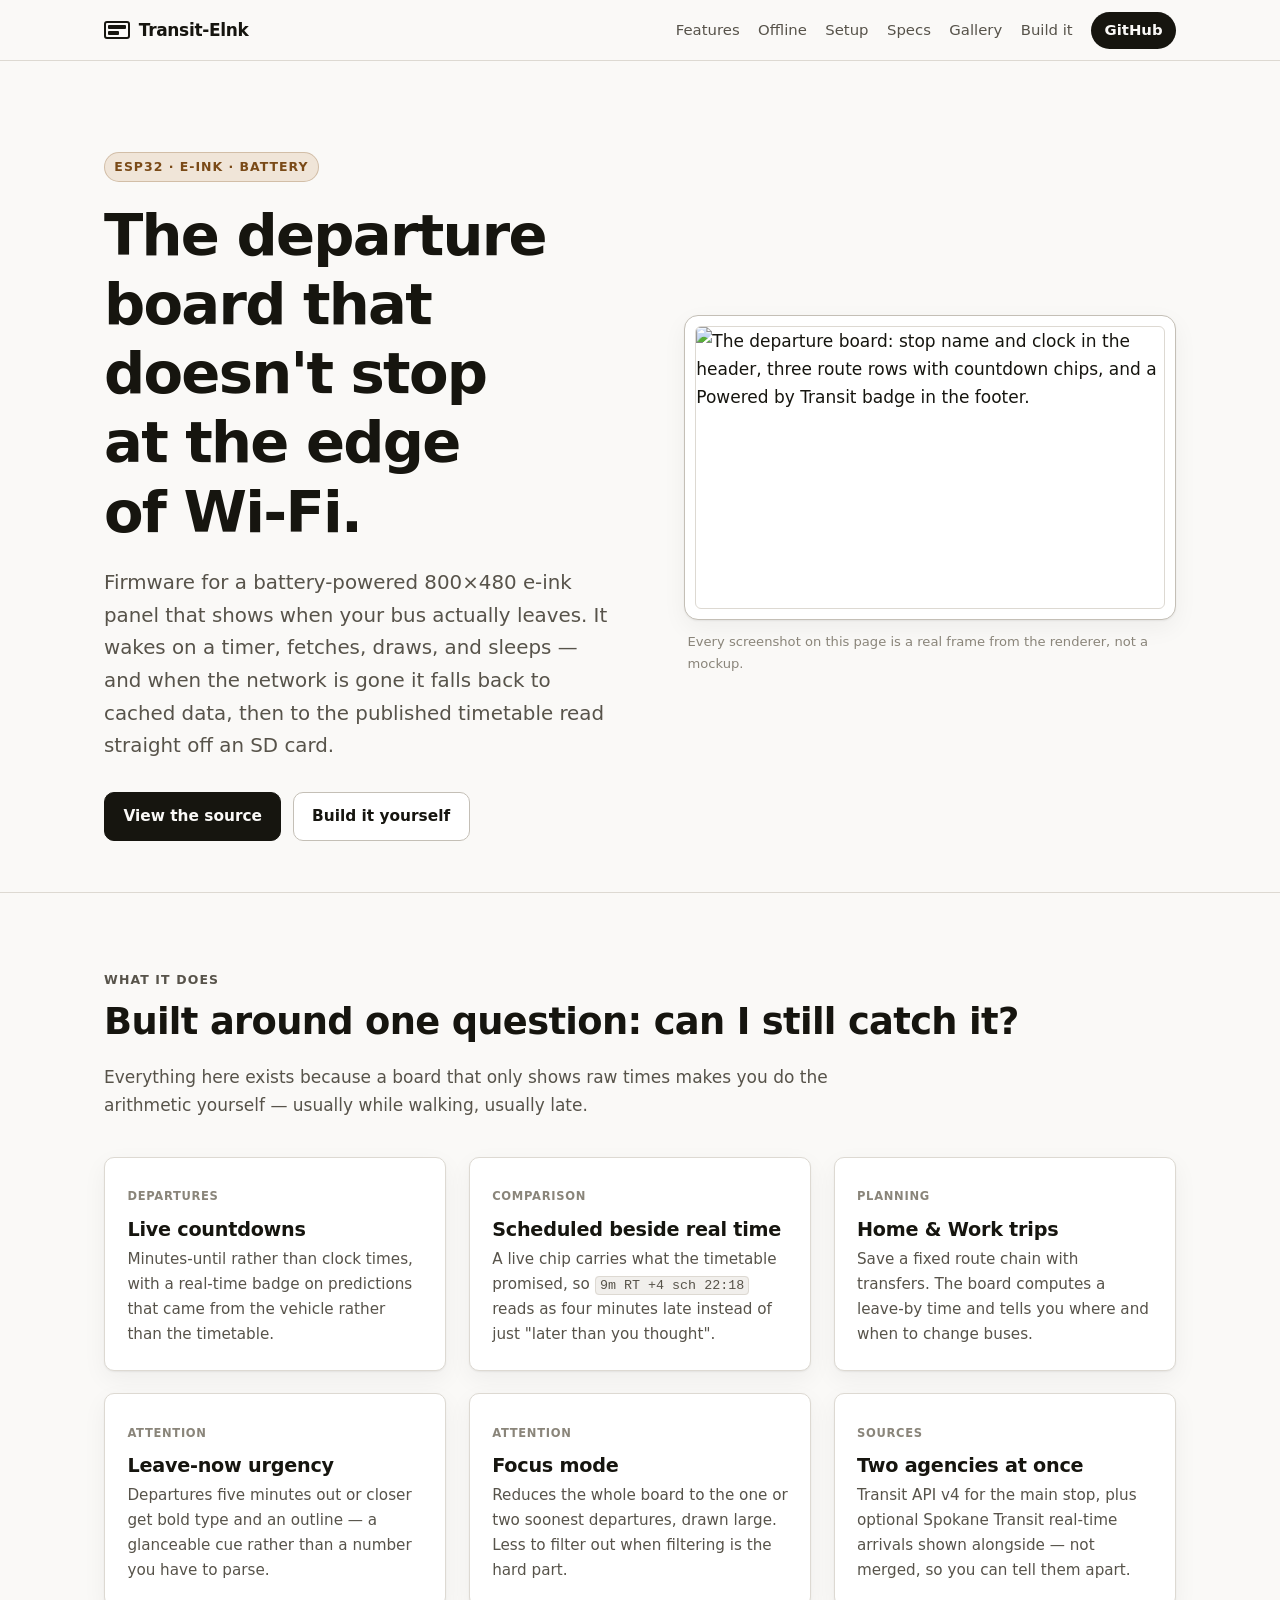
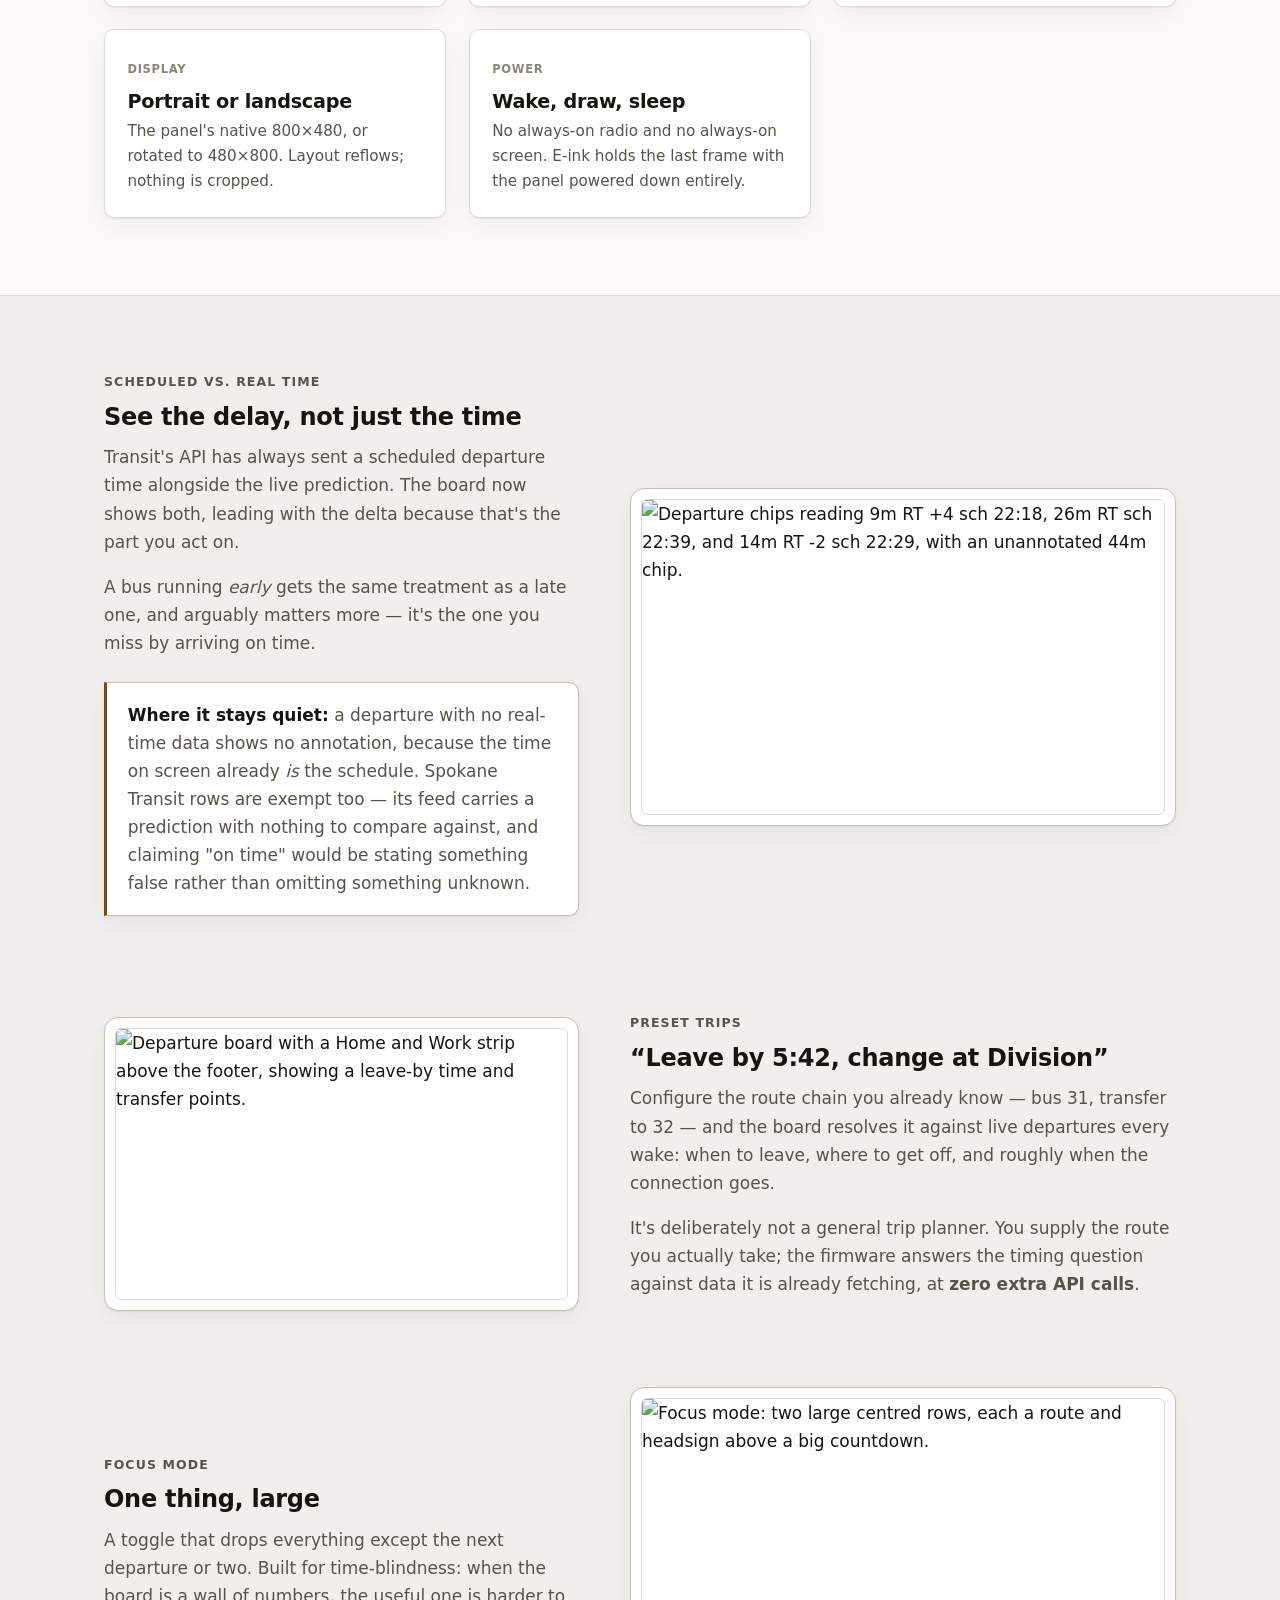
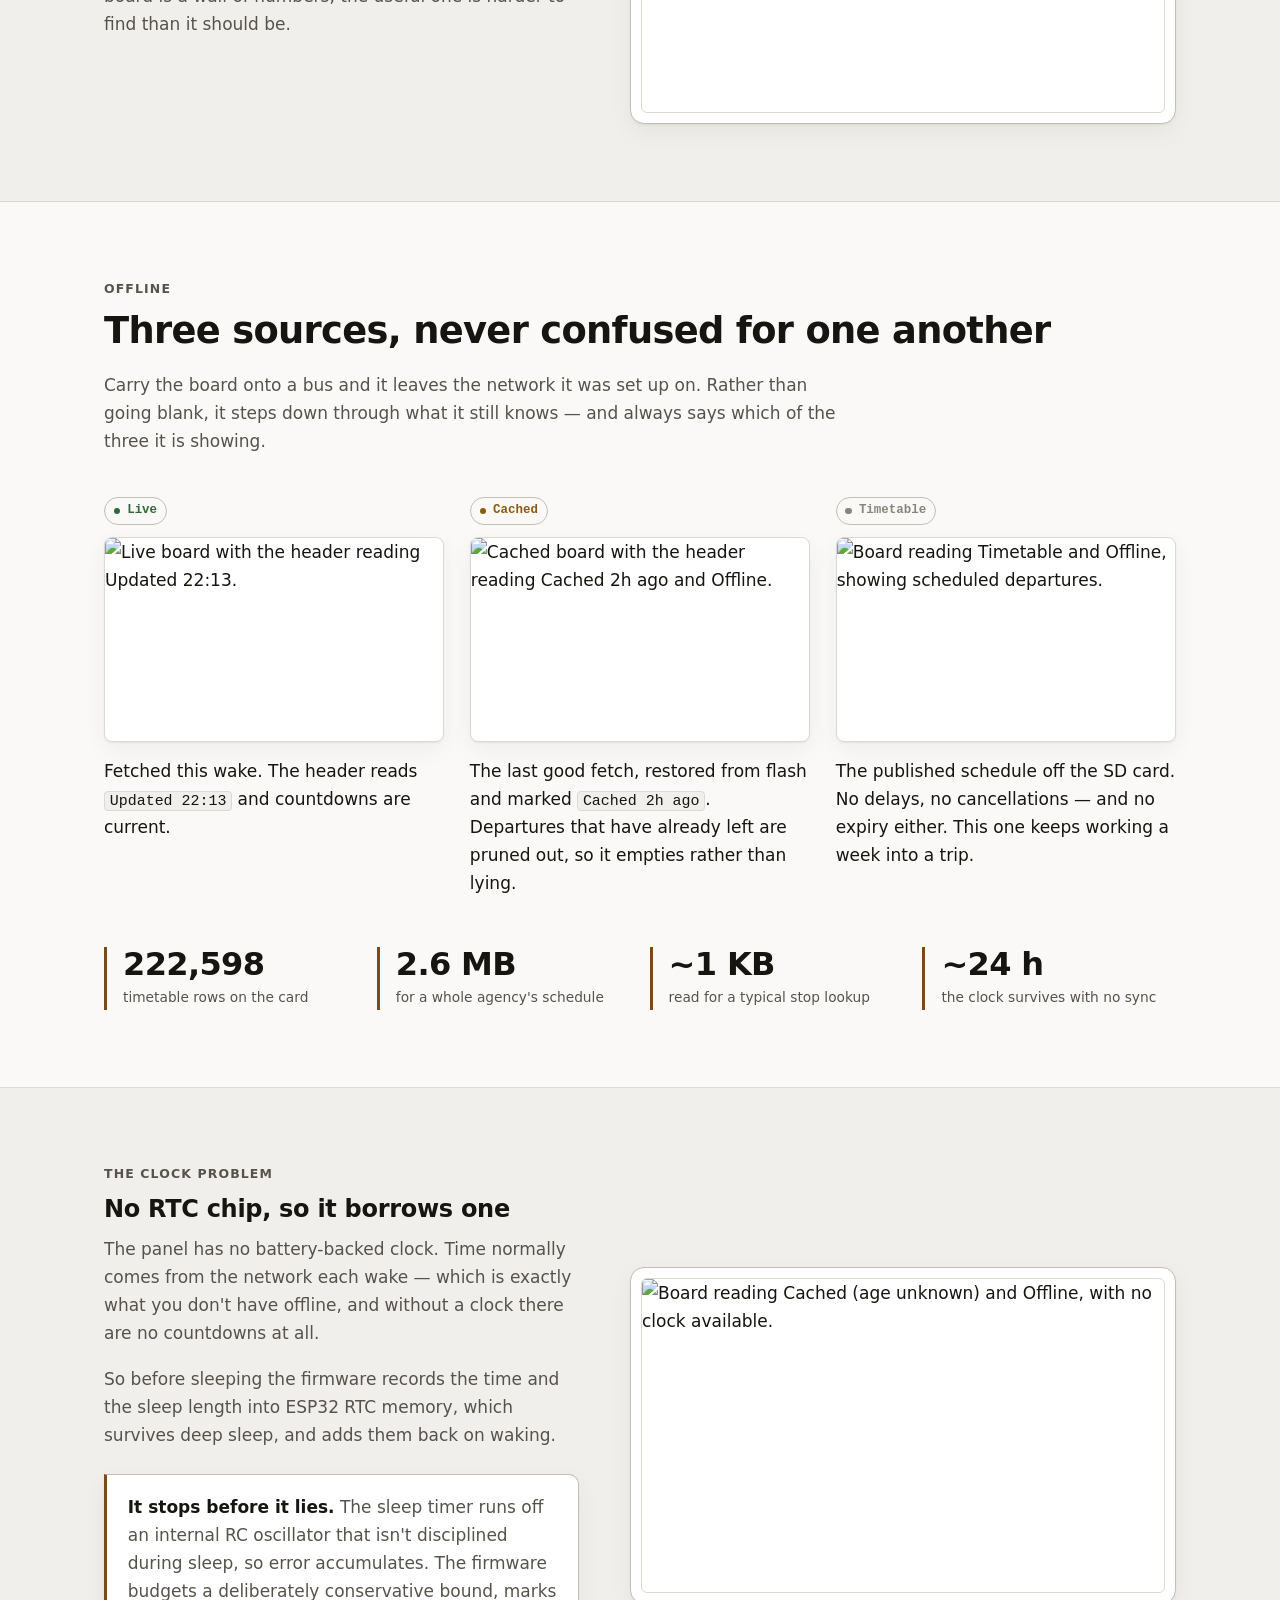
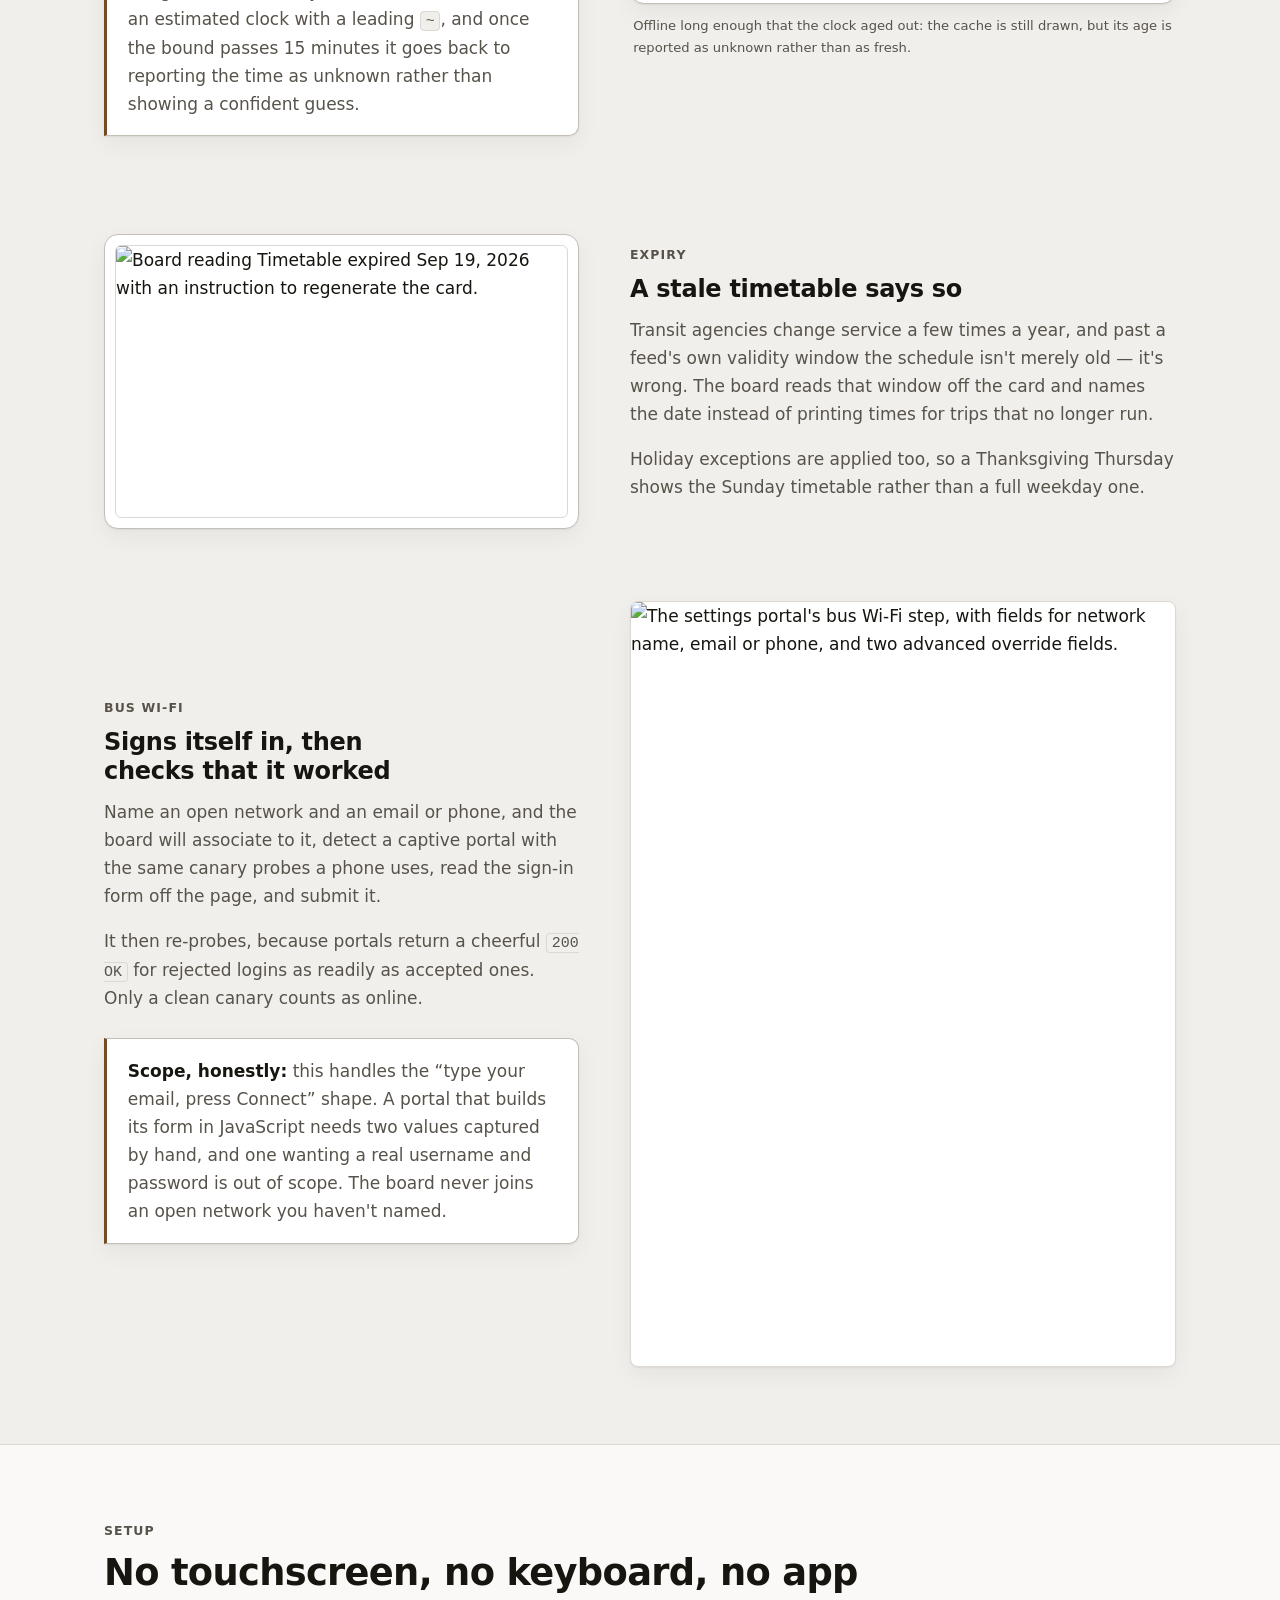
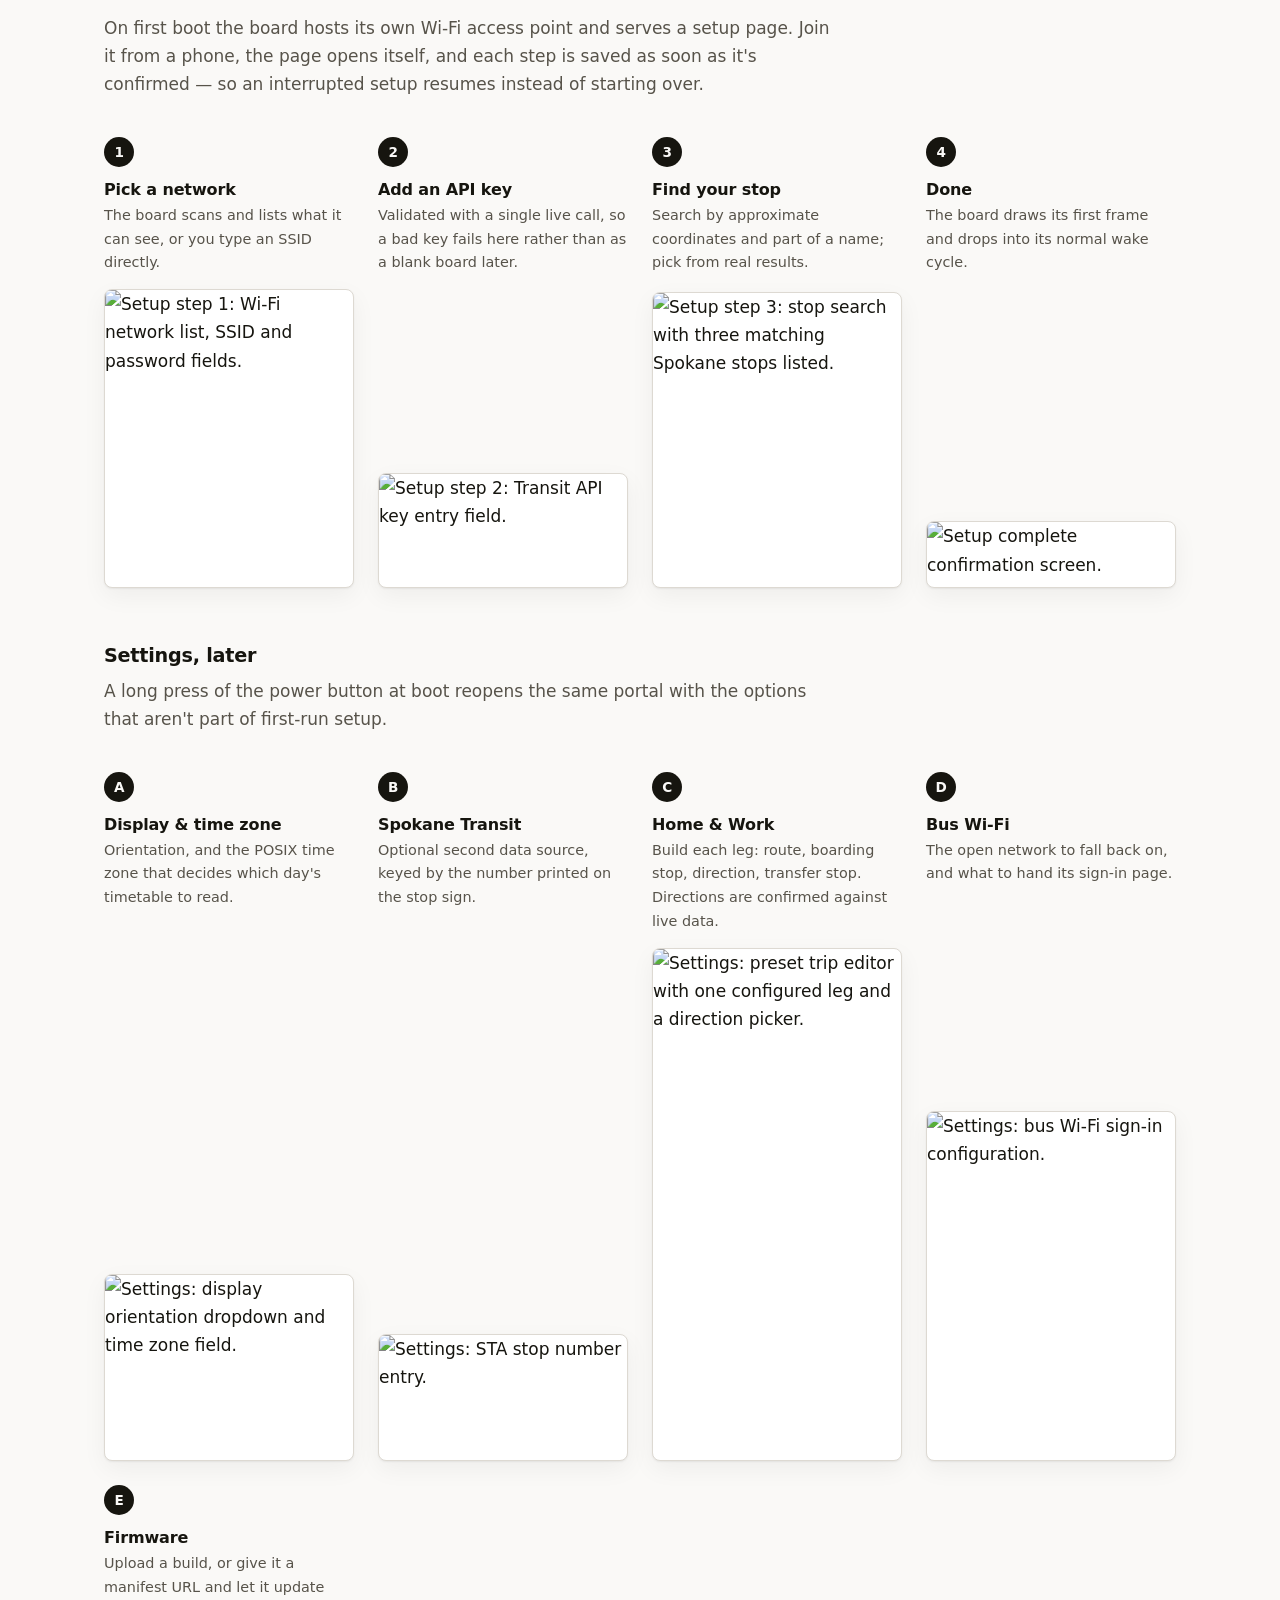
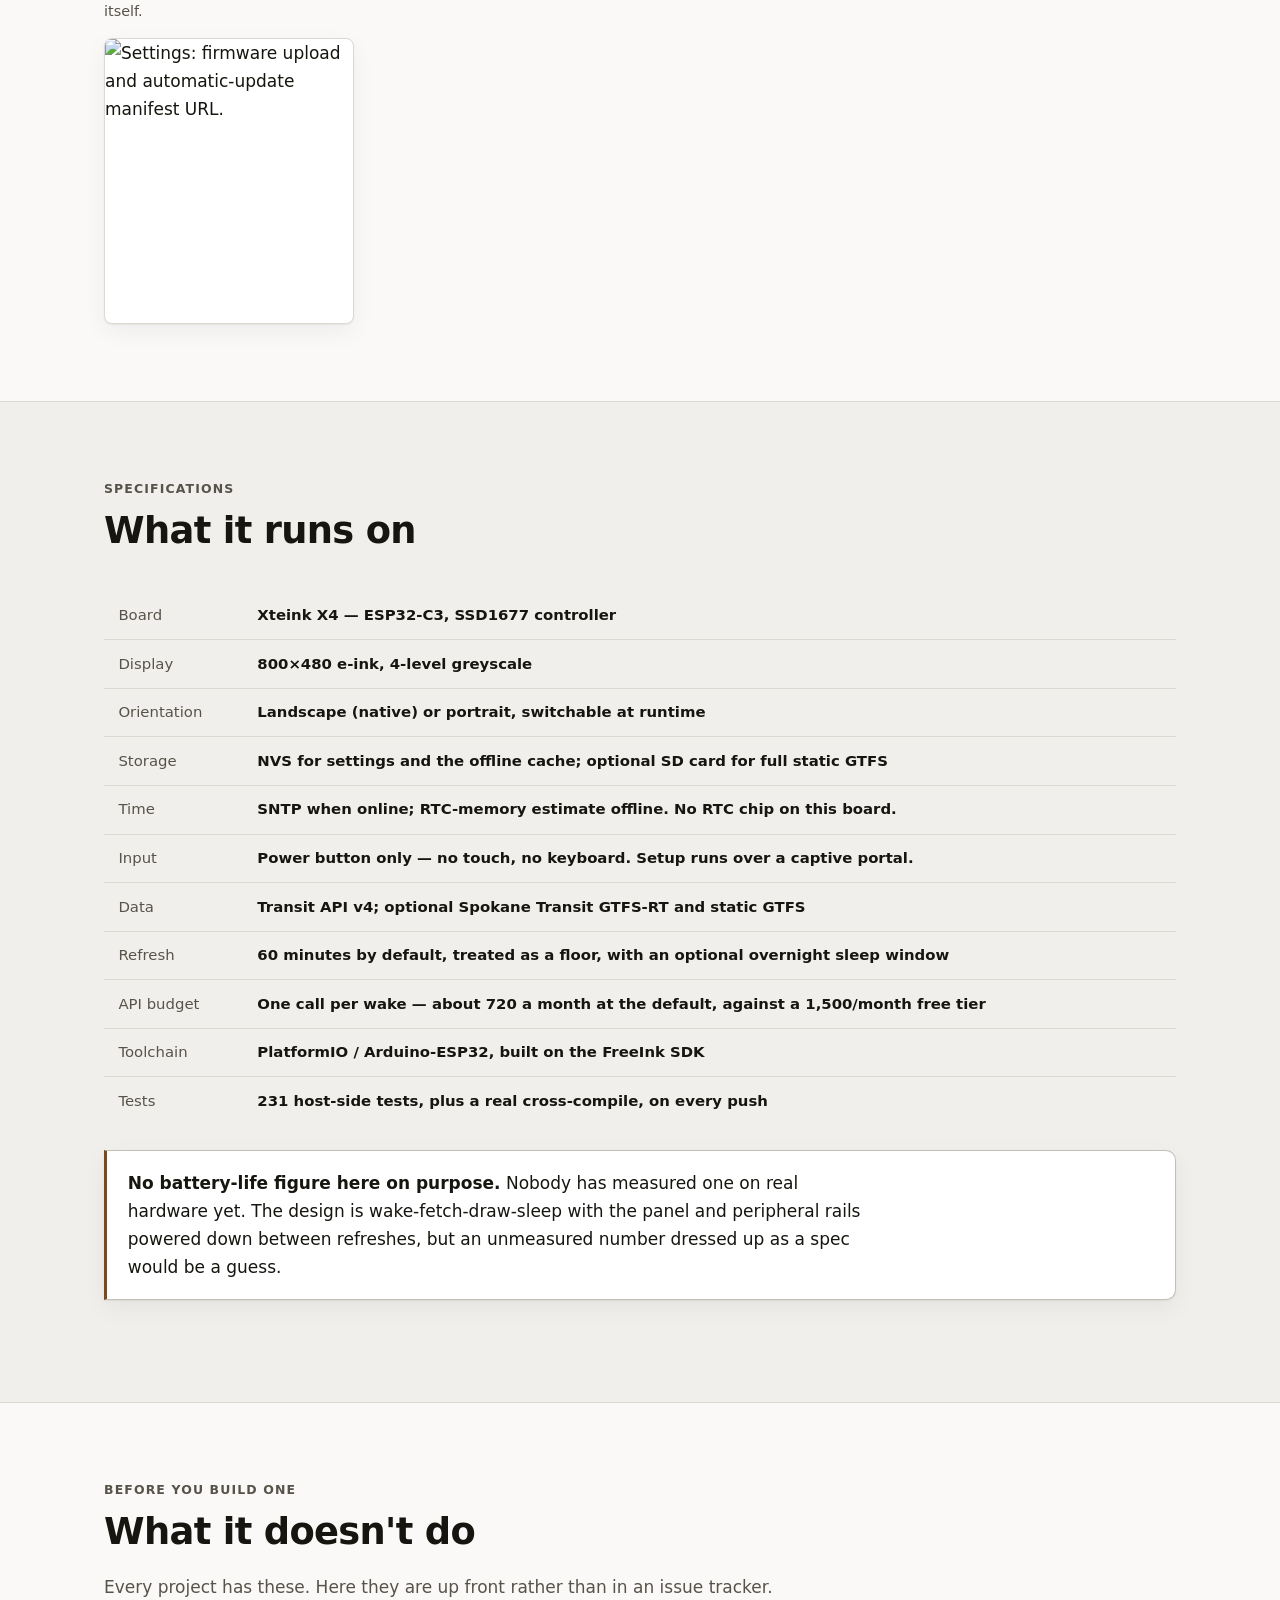
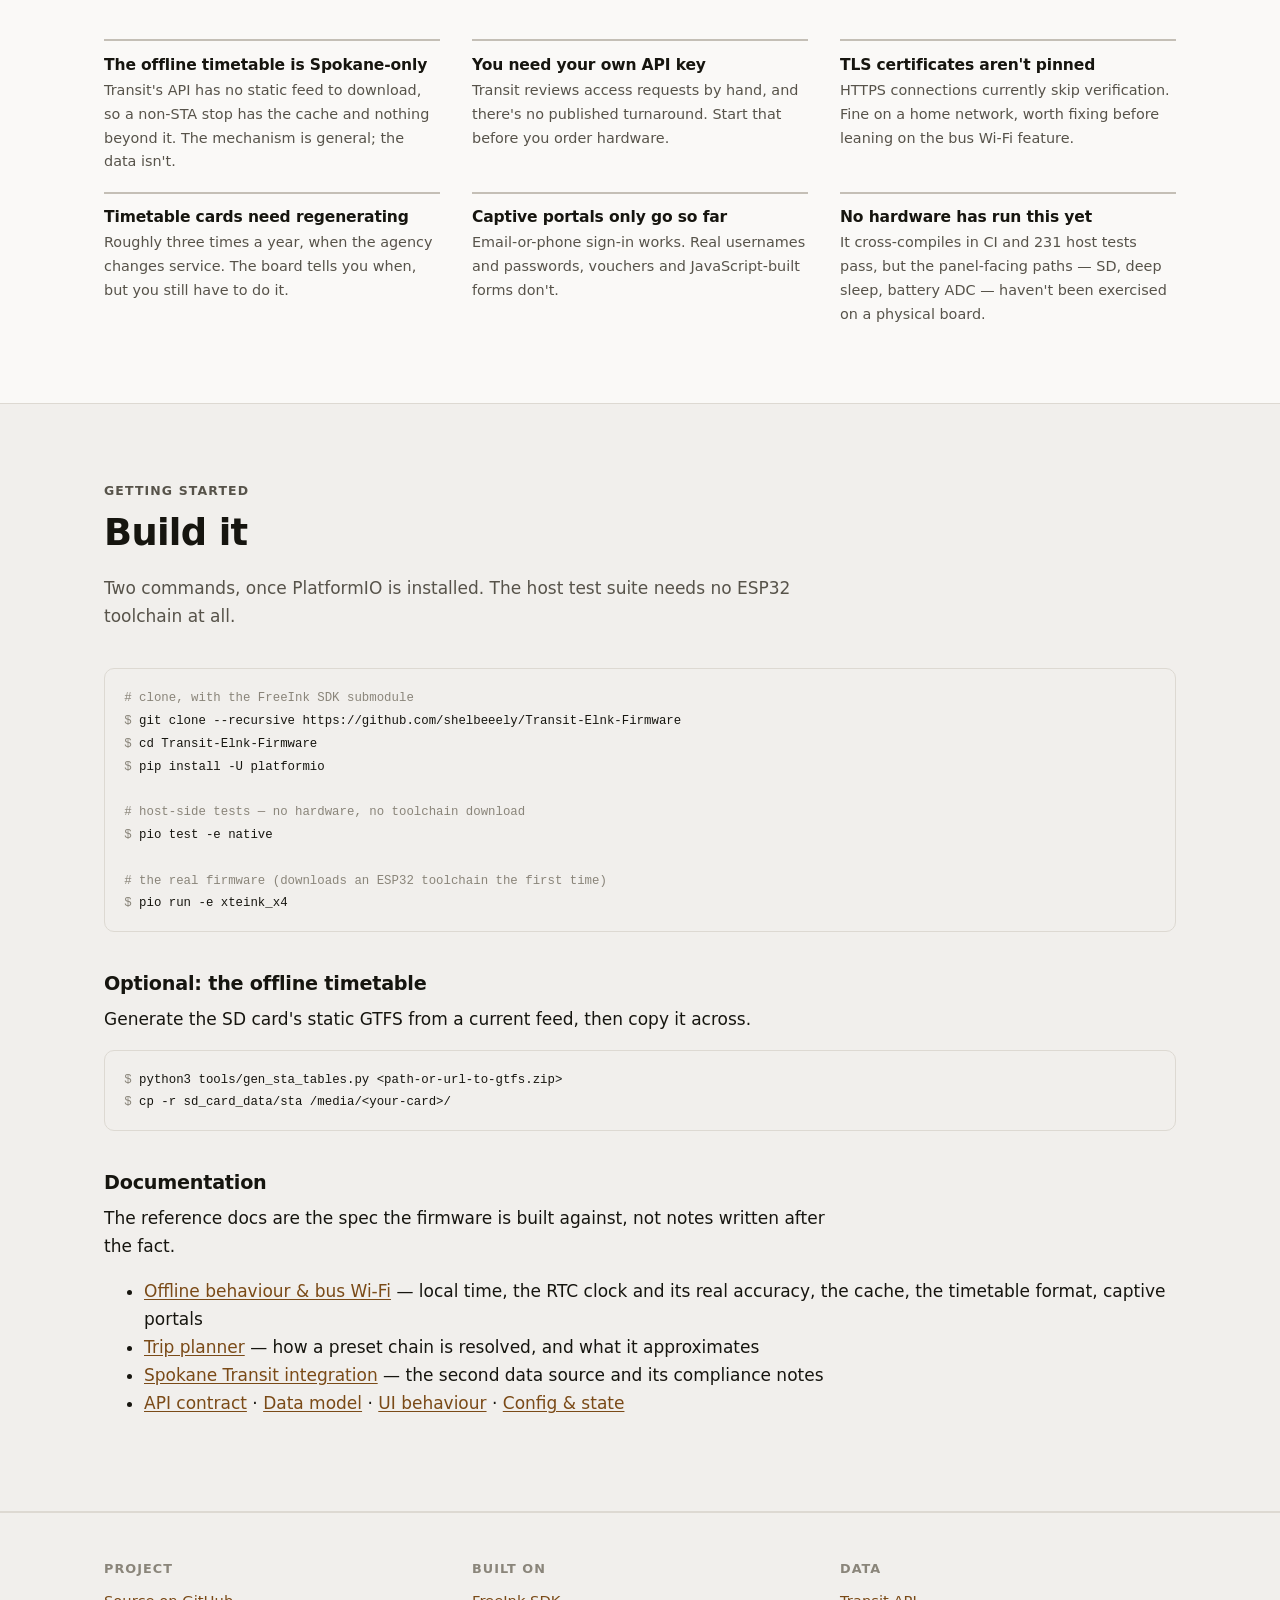
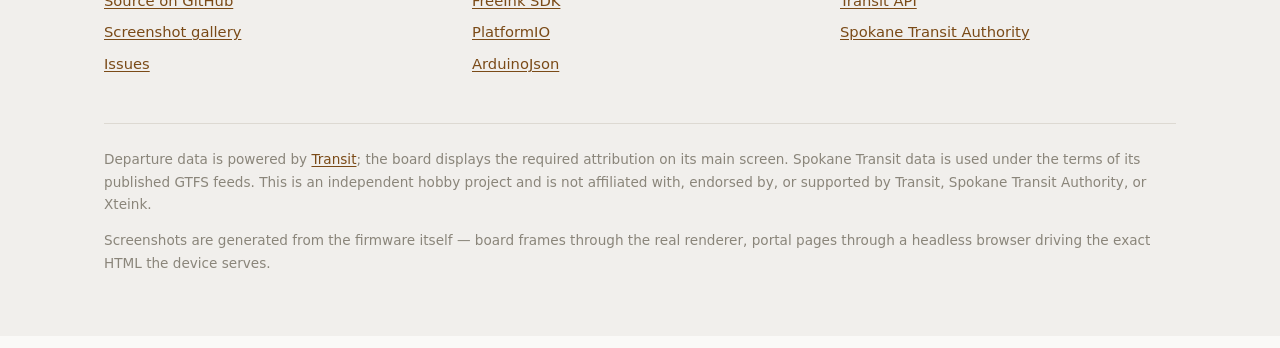
==== commit 23036642: "Add over-the-air firmware updates, push and pull The usual ESP32 OTA shape does not fit this board. " ====
--- a/site/index.html
+++ b/site/index.html
@@ -404,6 +404,12 @@
         <h4>Bus Wi-Fi</h4>
         <p>The open network to fall back on, and what to hand its sign-in page.</p>
         <div class="shot"><img src="screenshots/portal_settings_buswifi.png" width="840" height="1180" loading="lazy" alt="Settings: bus Wi-Fi sign-in configuration."></div>
+      </div>
+      <div class="step">
+        <span class="step-n">E</span>
+        <h4>Firmware</h4>
+        <p>Upload a build, or give it a manifest URL and let it update itself.</p>
+        <div class="shot"><img src="screenshots/portal_settings_firmware.png" width="840" height="964" loading="lazy" alt="Settings: firmware upload and automatic-update manifest URL."></div>
       </div>
     </div>
   </div>
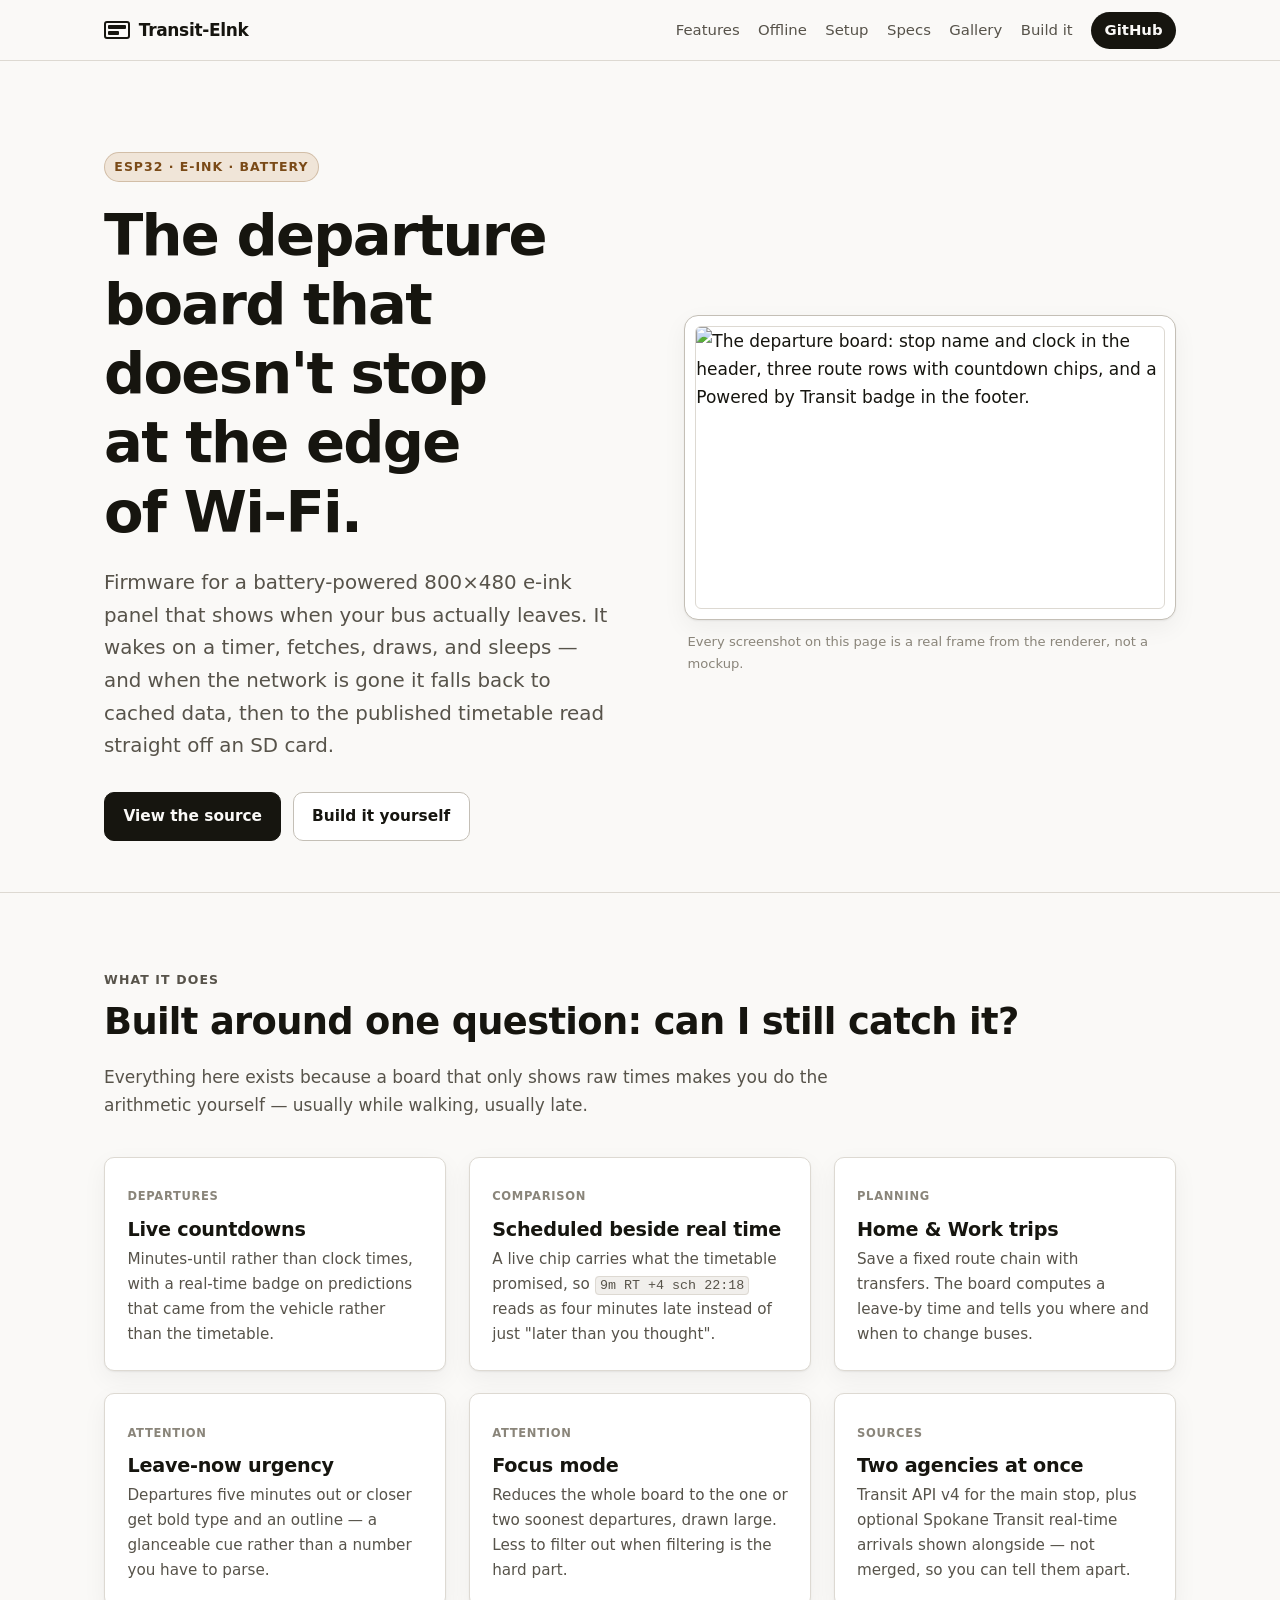
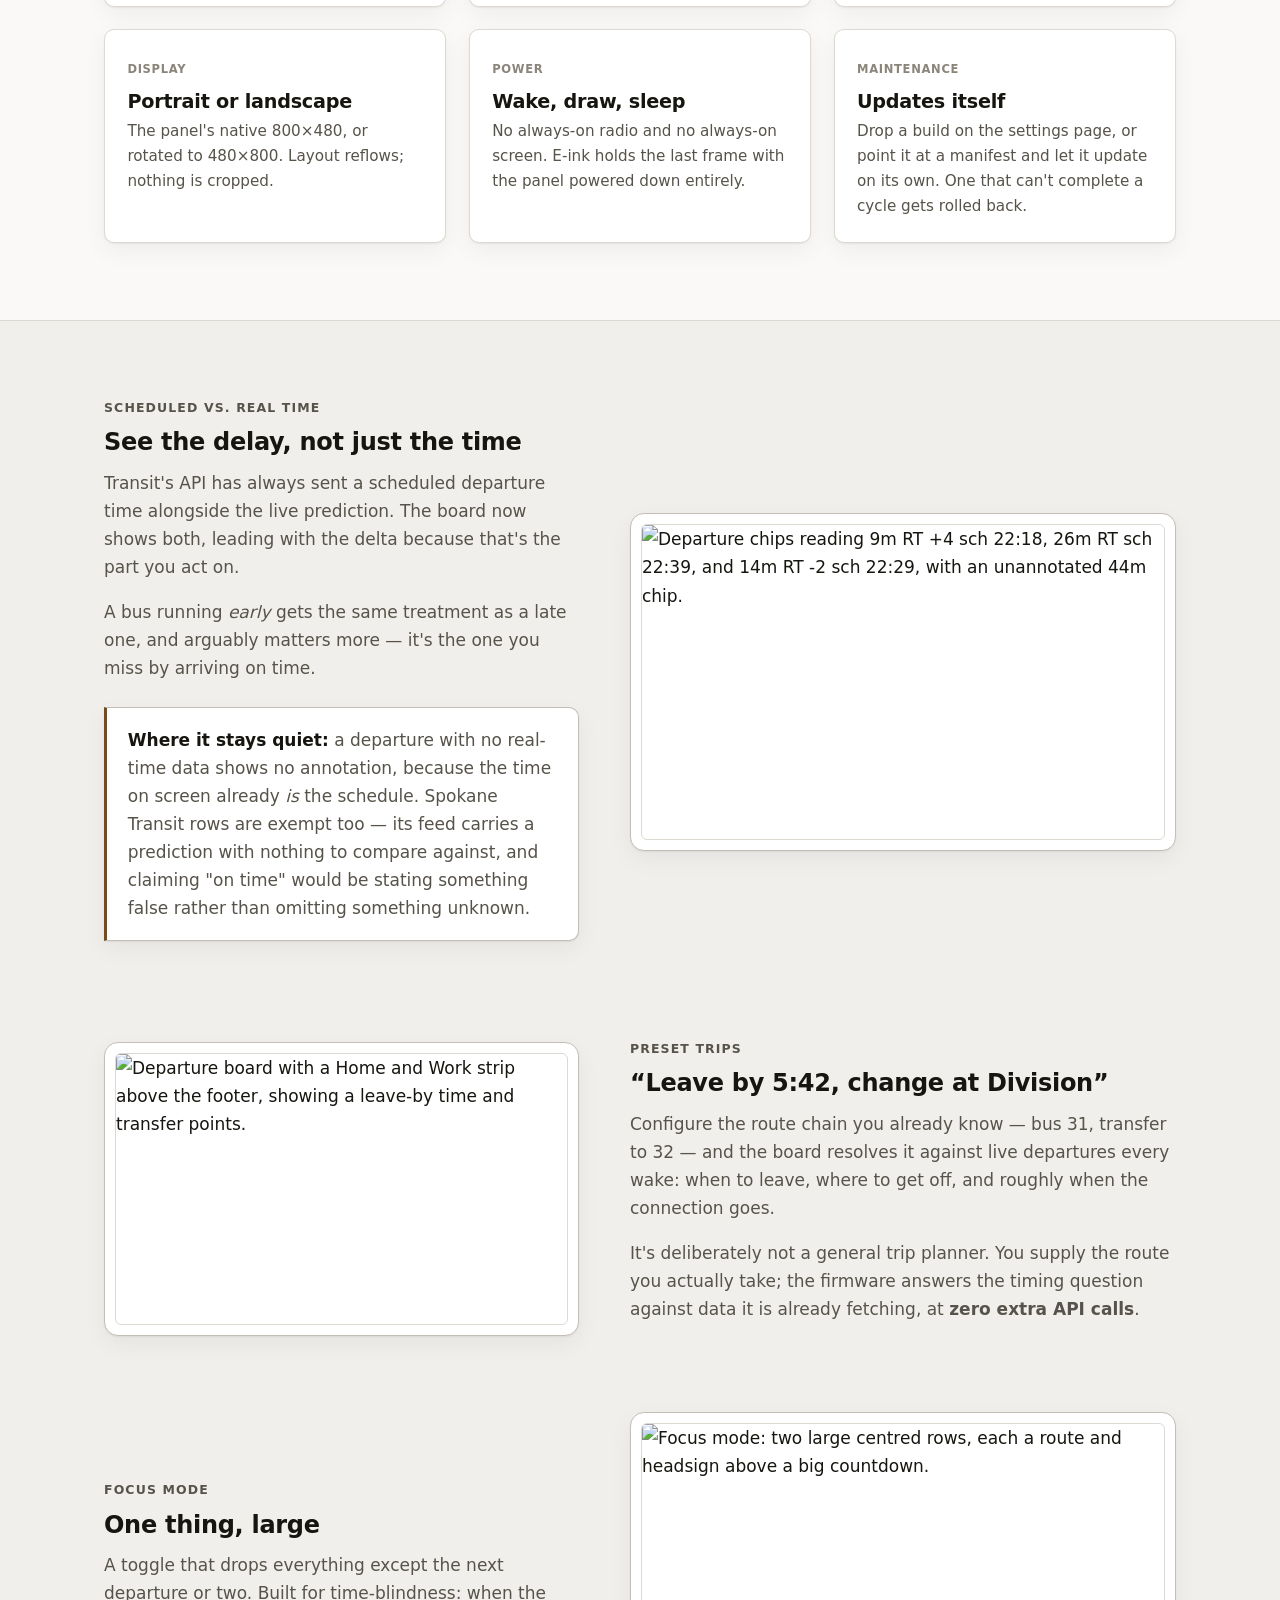
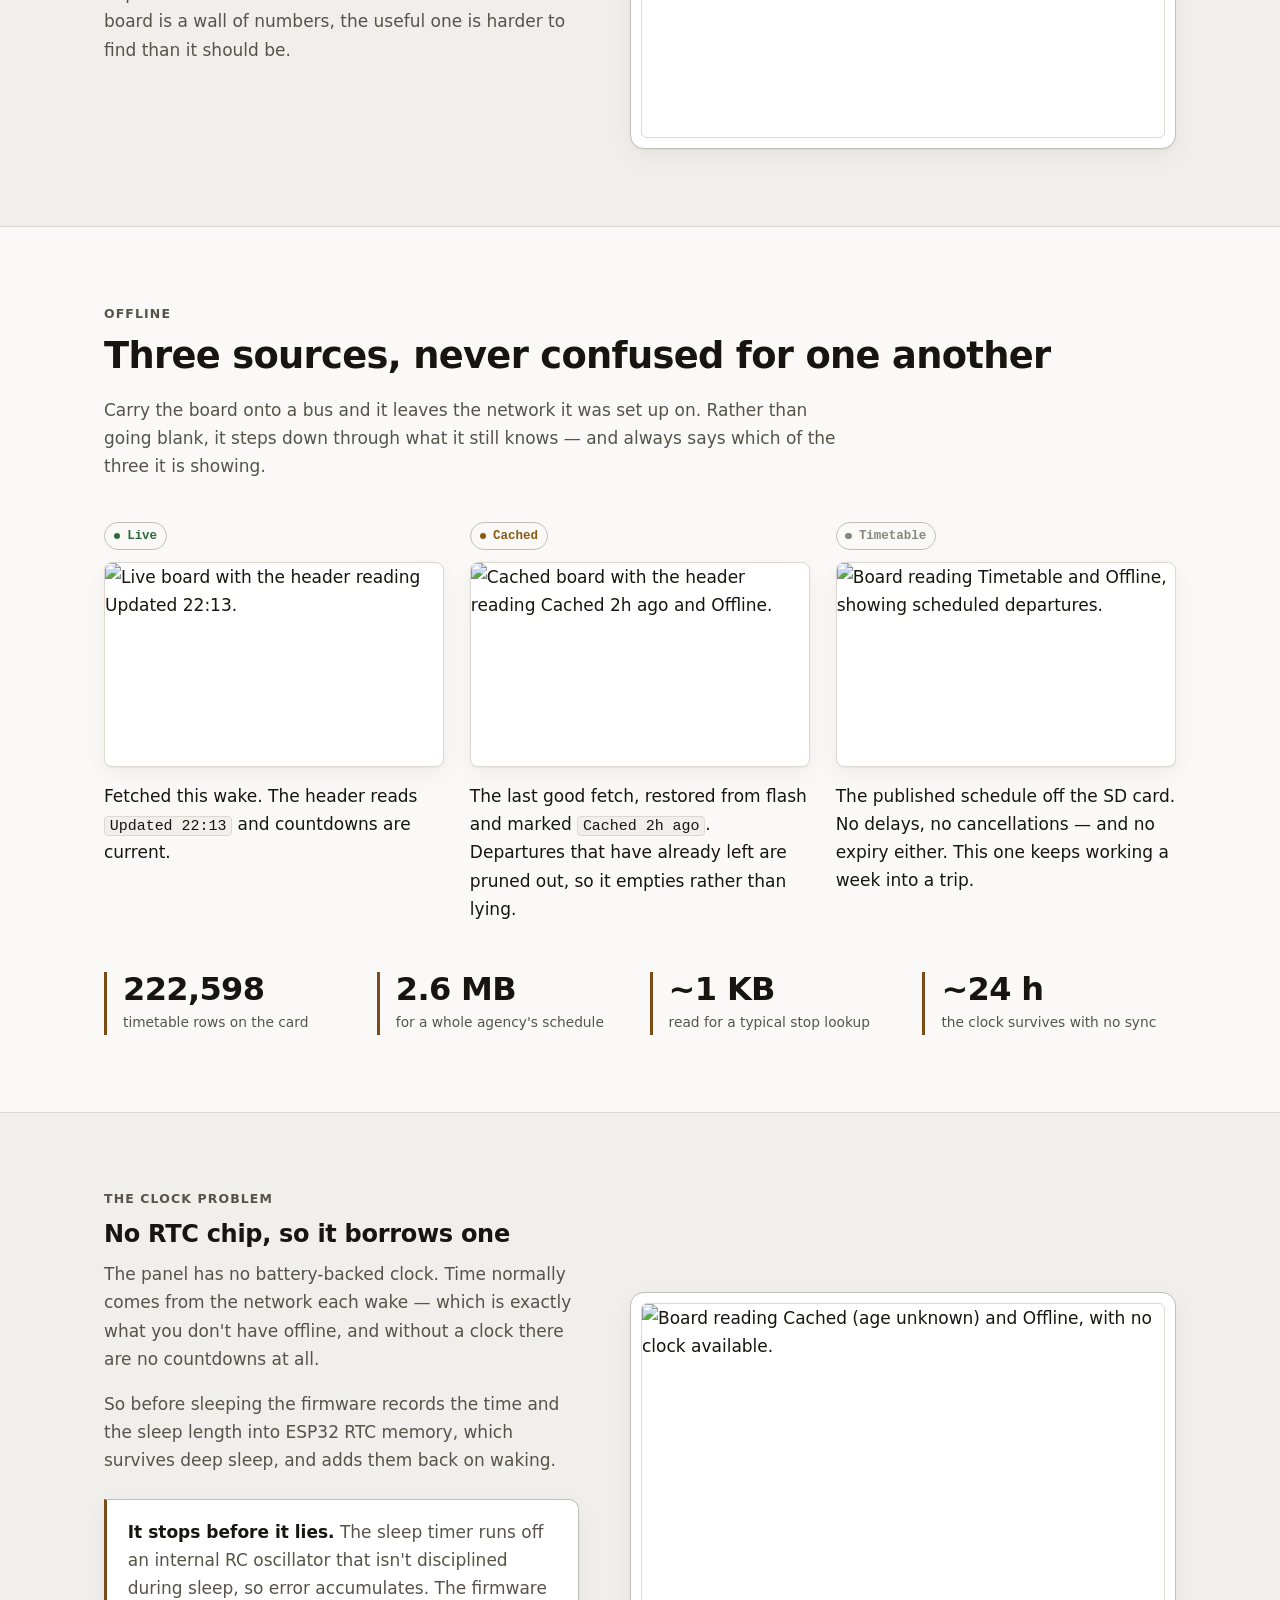
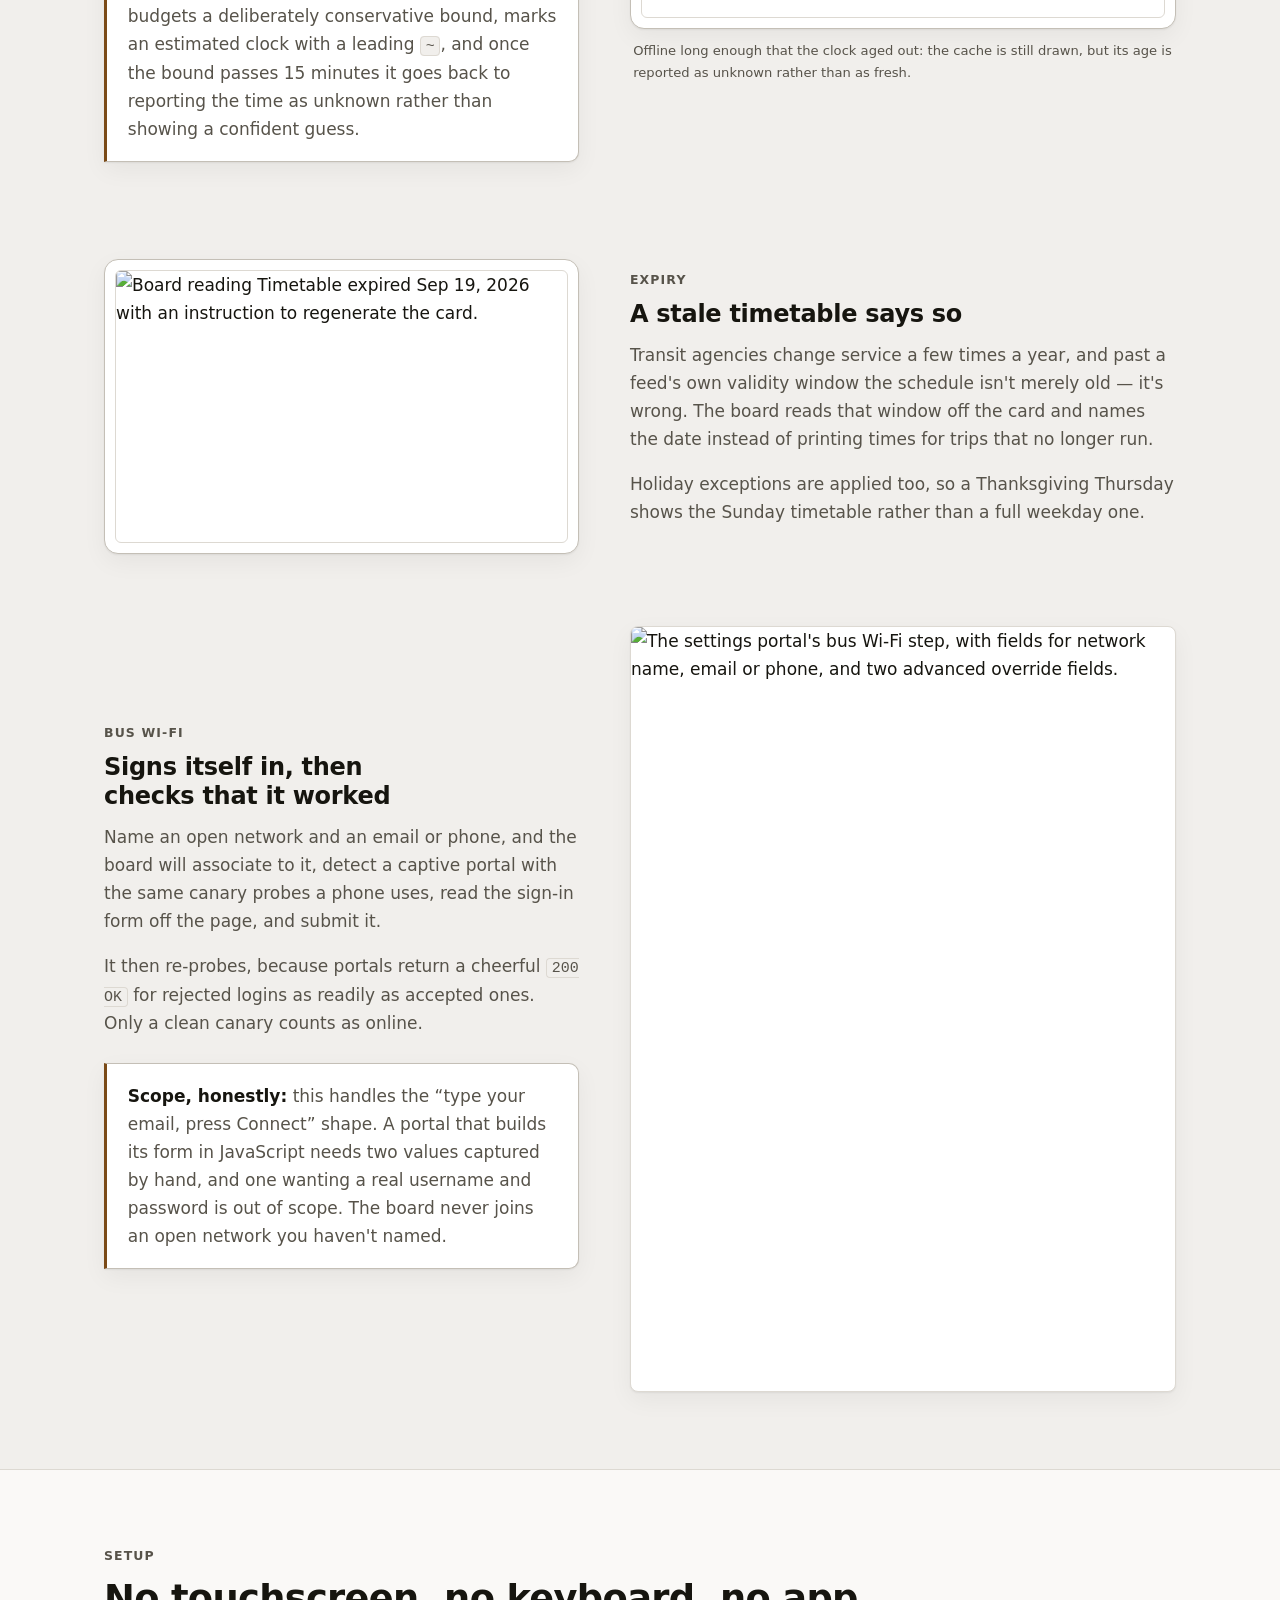
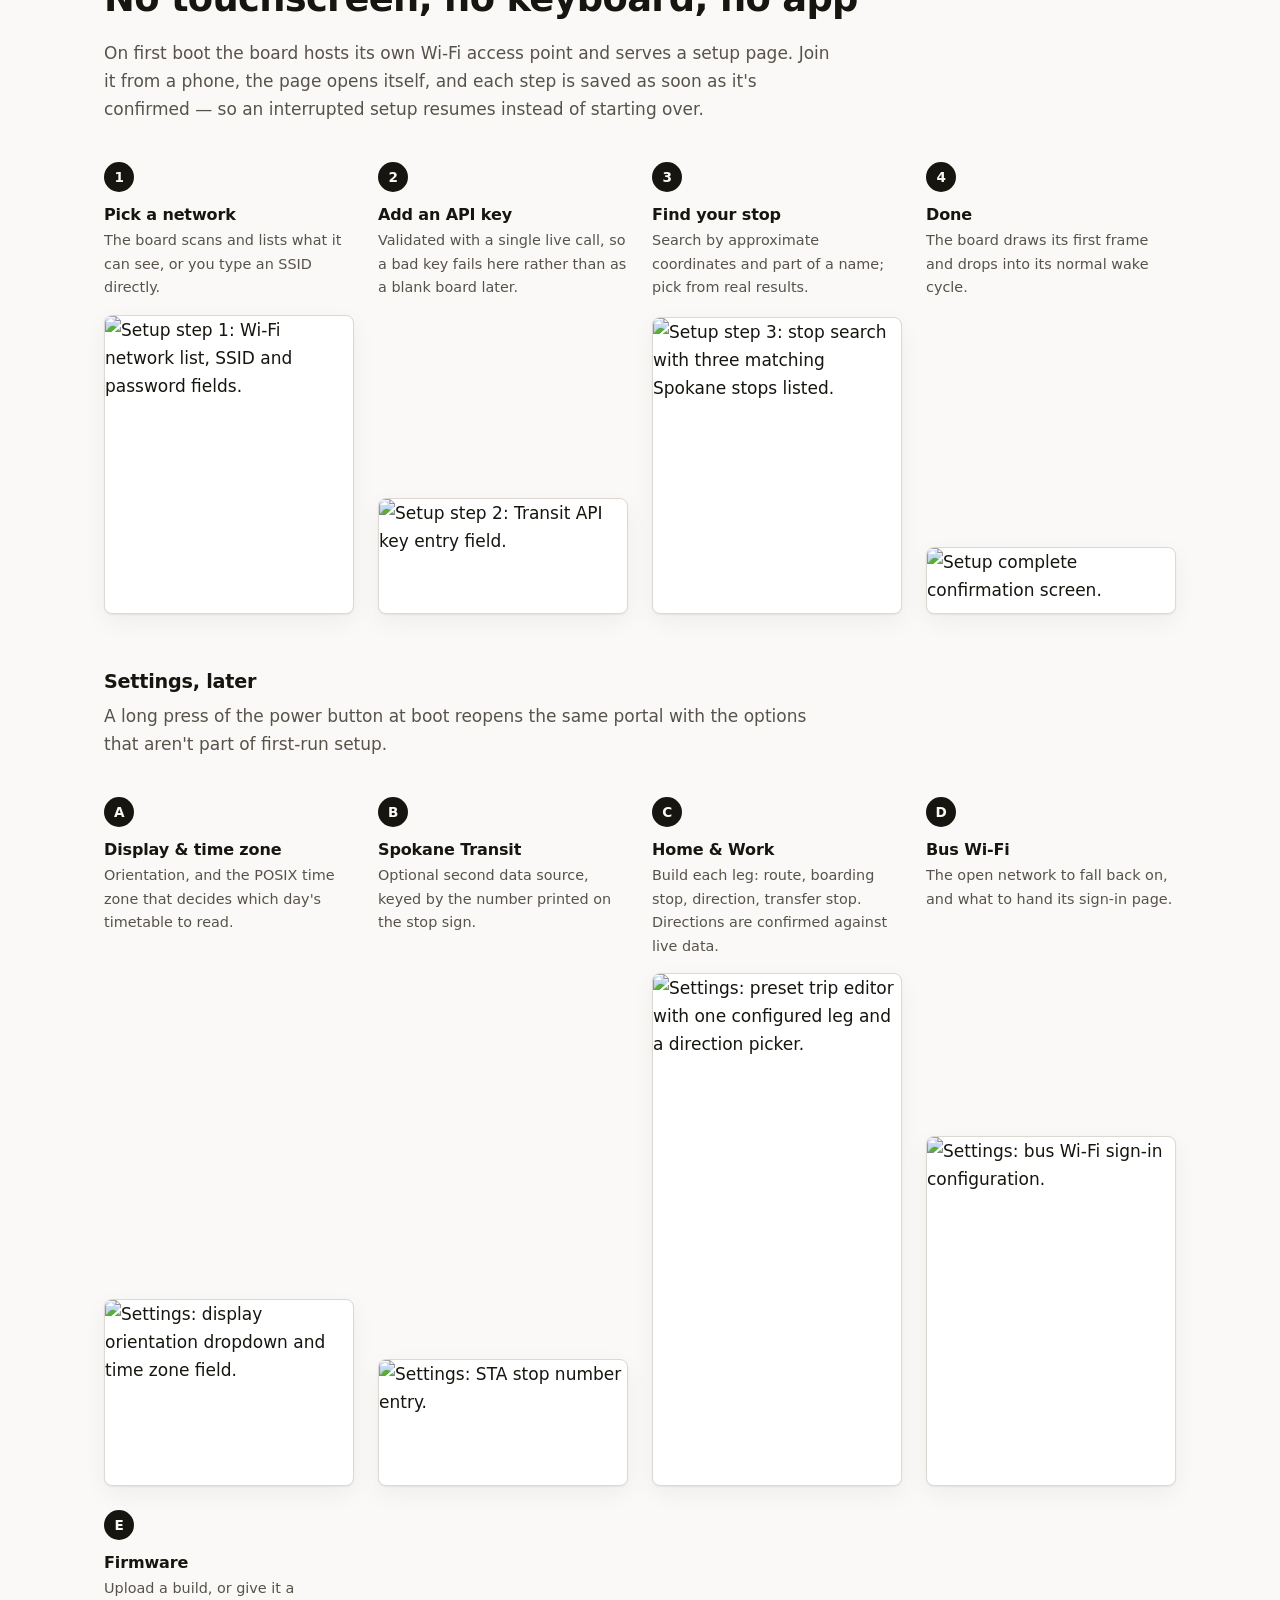
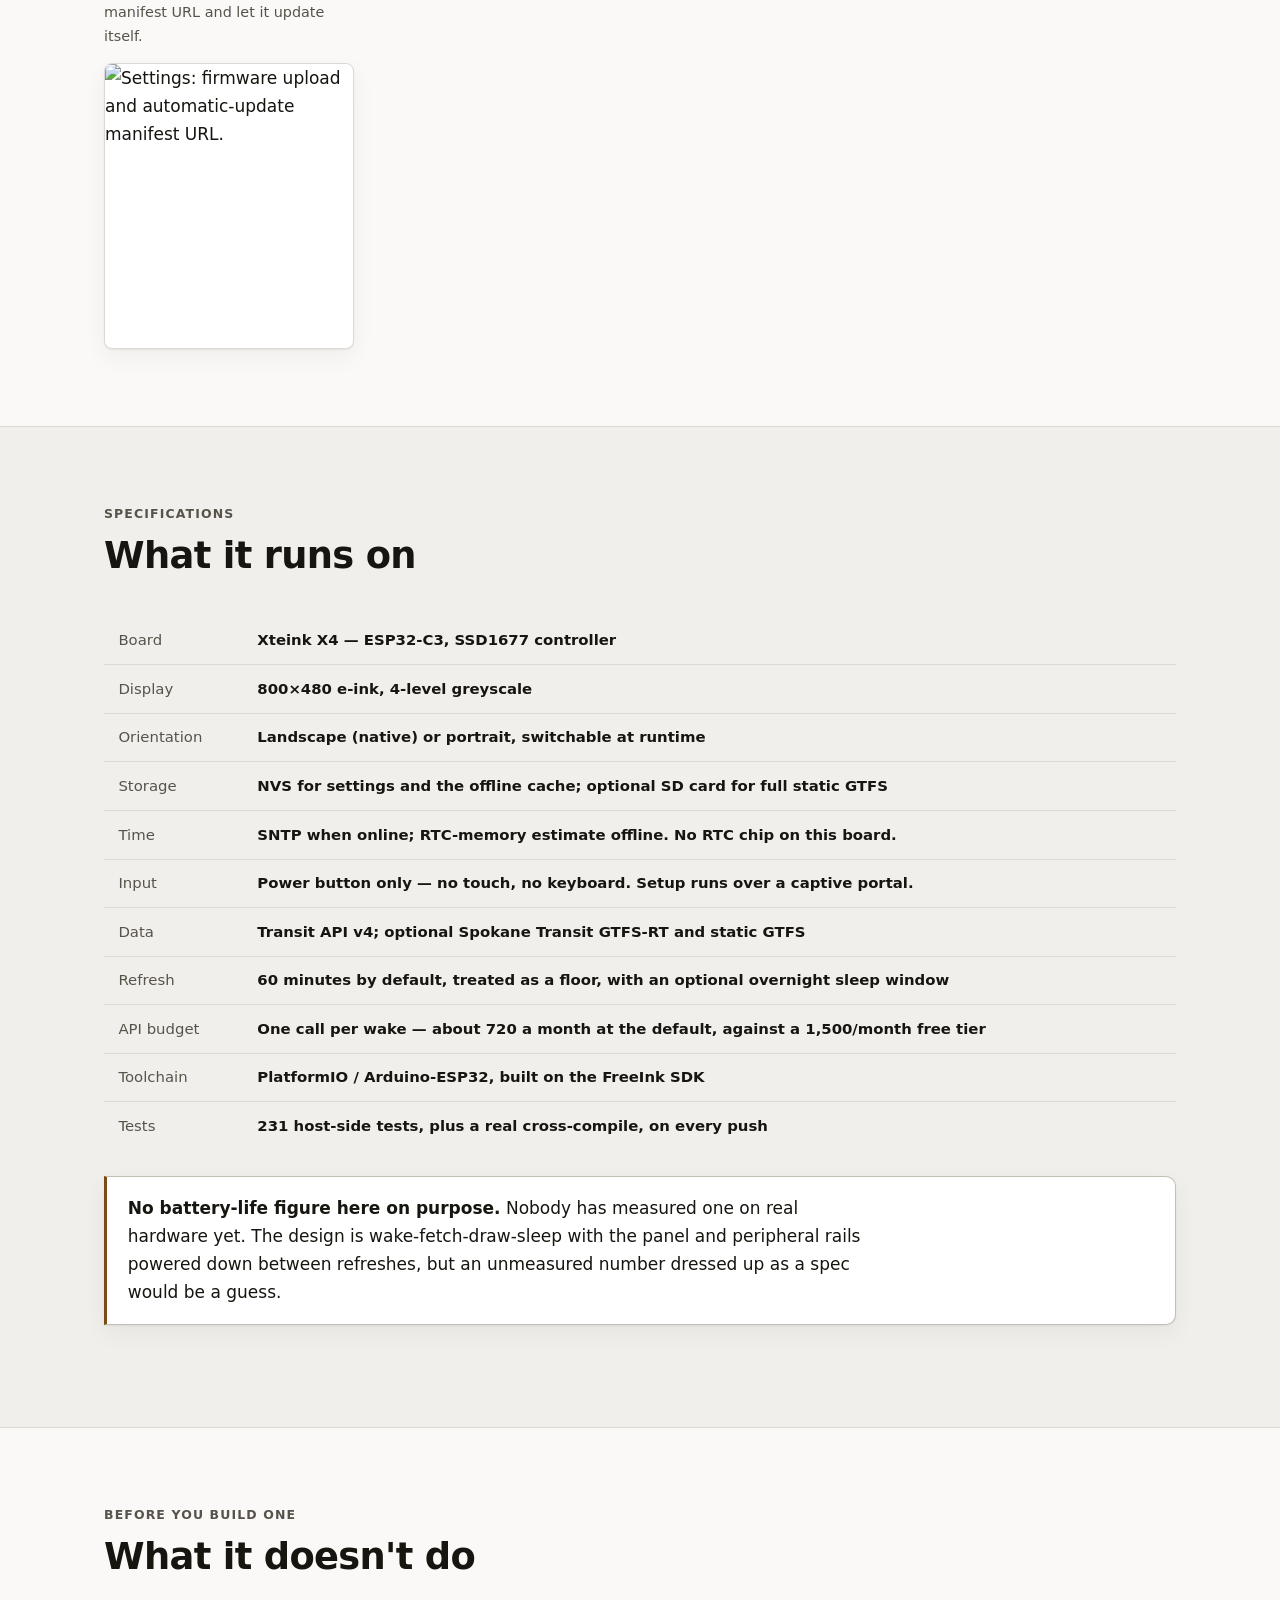
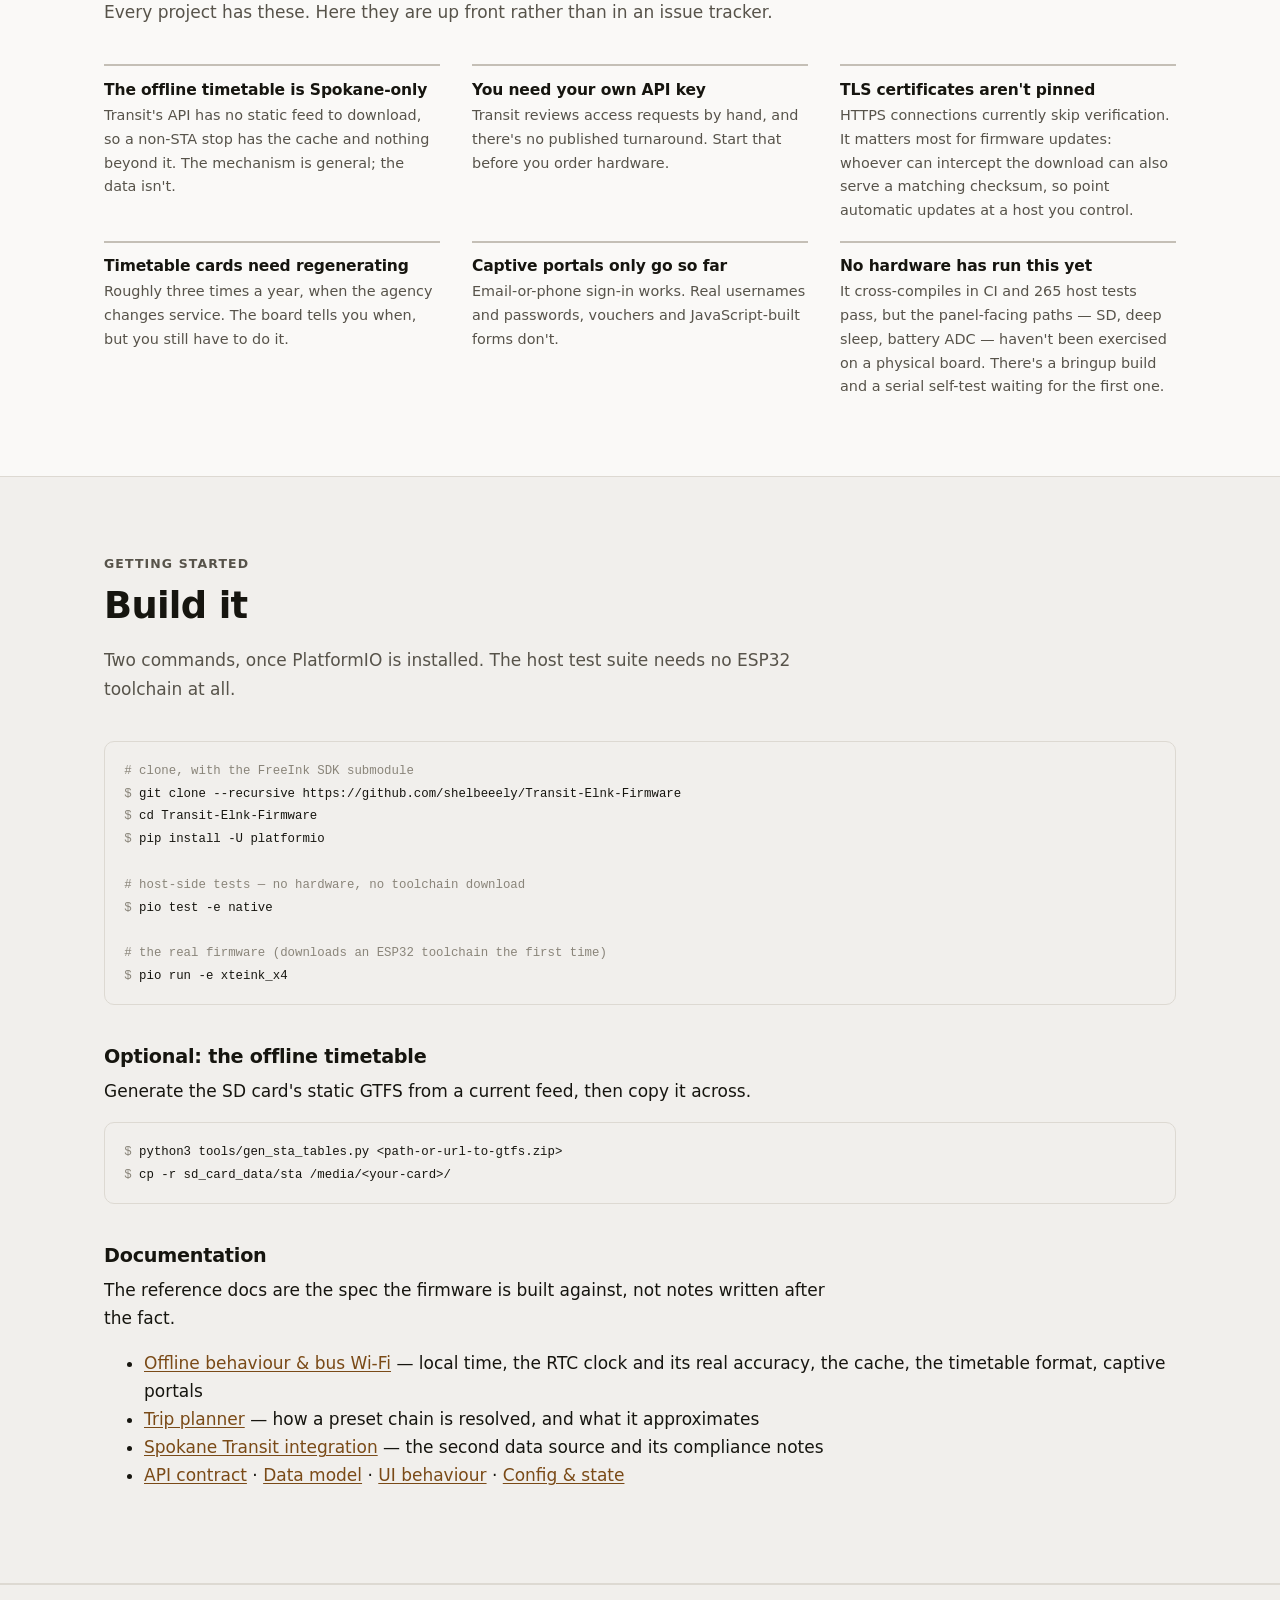
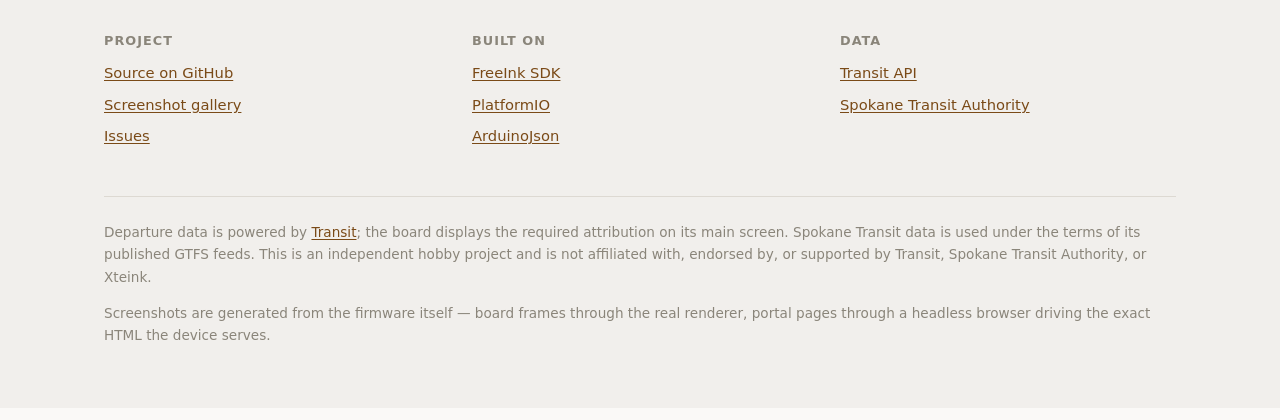
==== commit 1b0b5e41: "Tell the site about self-updates, and correct the test count The product site never mentioned OTA, a" ====
--- a/site/index.html
+++ b/site/index.html
@@ -117,6 +117,11 @@
         <span class="tag">Power</span>
         <h3>Wake, draw, sleep</h3>
         <p>No always-on radio and no always-on screen. E-ink holds the last frame with the panel powered down entirely.</p>
+      </article>
+      <article class="card">
+        <span class="tag">Maintenance</span>
+        <h3>Updates itself</h3>
+        <p>Drop a build on the settings page, or point it at a manifest and let it update on its own. One that can't complete a cycle gets rolled back.</p>
       </article>
     </div>
   </div>
@@ -470,7 +475,7 @@
       </div>
       <div class="limit">
         <h3>TLS certificates aren't pinned</h3>
-        <p>HTTPS connections currently skip verification. Fine on a home network, worth fixing before leaning on the bus Wi-Fi feature.</p>
+        <p>HTTPS connections currently skip verification. It matters most for firmware updates: whoever can intercept the download can also serve a matching checksum, so point automatic updates at a host you control.</p>
       </div>
       <div class="limit">
         <h3>Timetable cards need regenerating</h3>
@@ -482,7 +487,7 @@
       </div>
       <div class="limit">
         <h3>No hardware has run this yet</h3>
-        <p>It cross-compiles in CI and 231 host tests pass, but the panel-facing paths — SD, deep sleep, battery ADC — haven't been exercised on a physical board.</p>
+        <p>It cross-compiles in CI and 265 host tests pass, but the panel-facing paths — SD, deep sleep, battery ADC — haven't been exercised on a physical board. There's a bringup build and a serial self-test waiting for the first one.</p>
       </div>
     </div>
   </div>
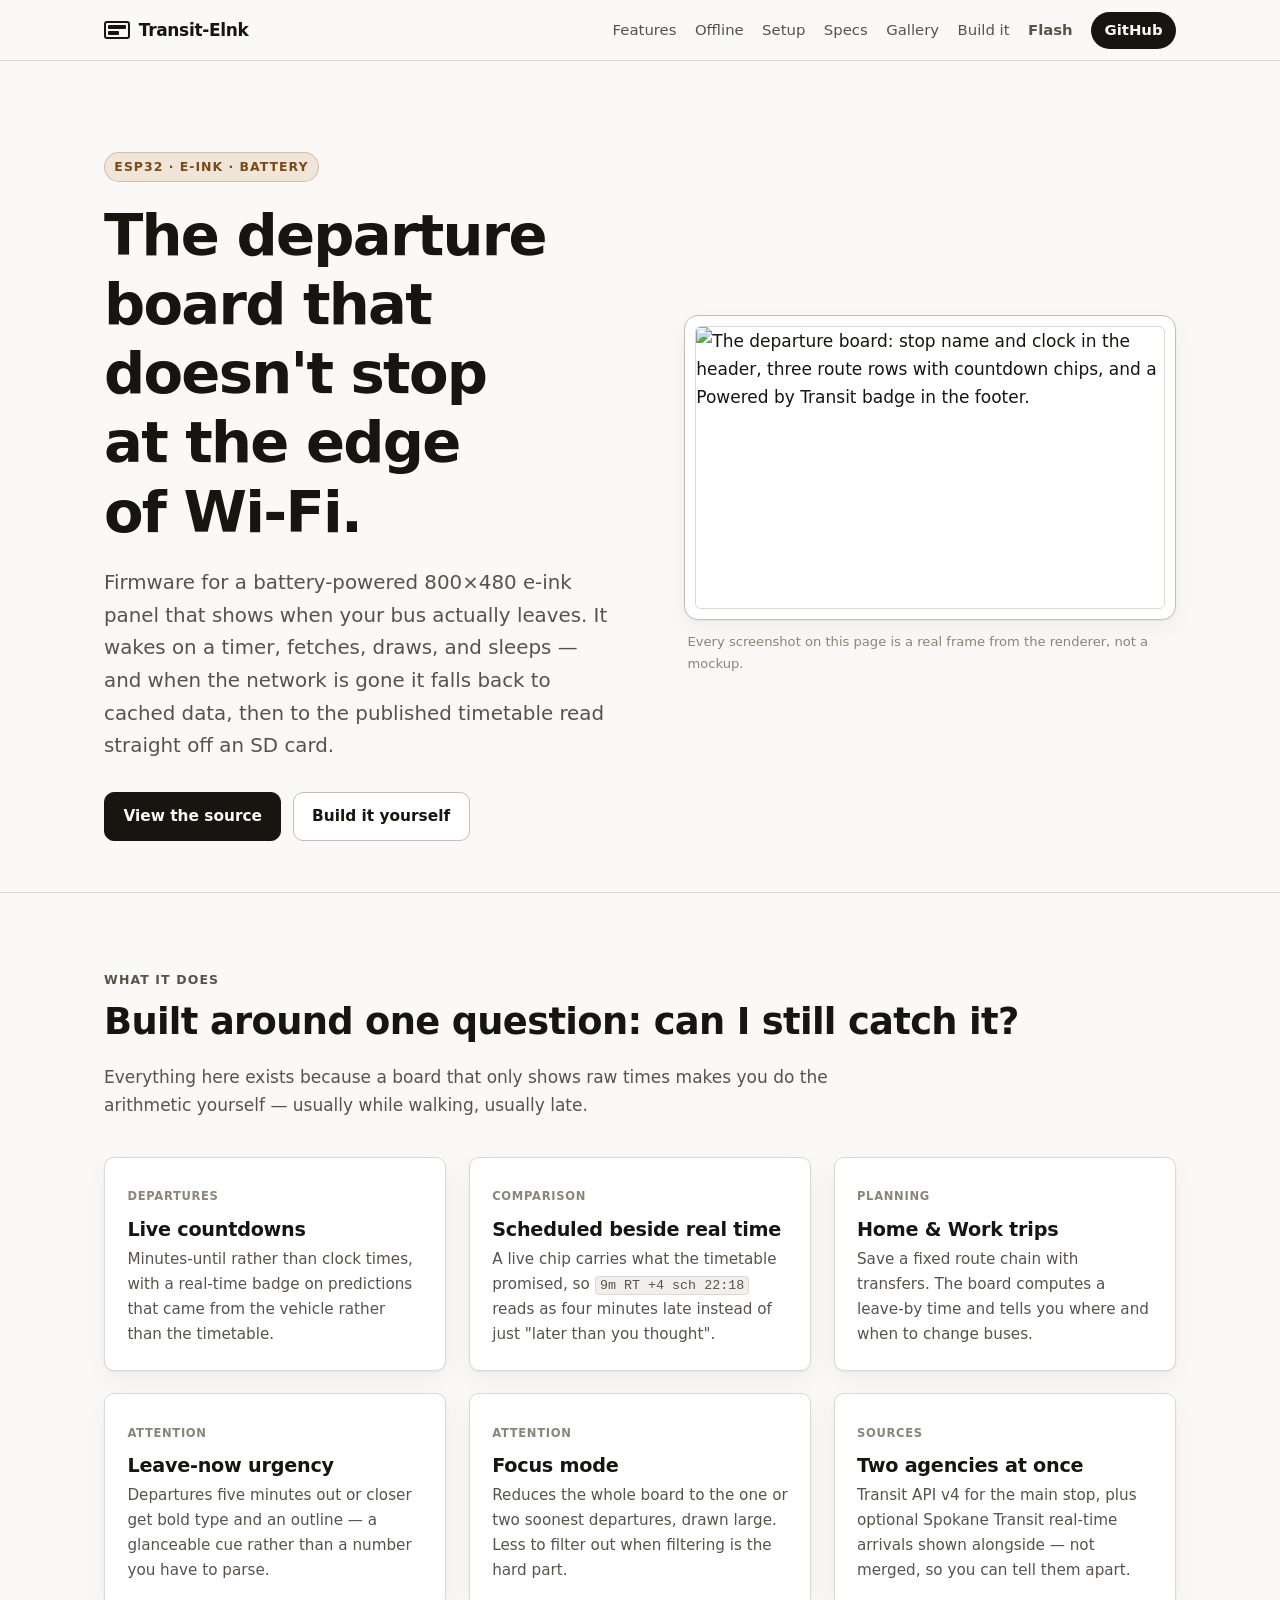
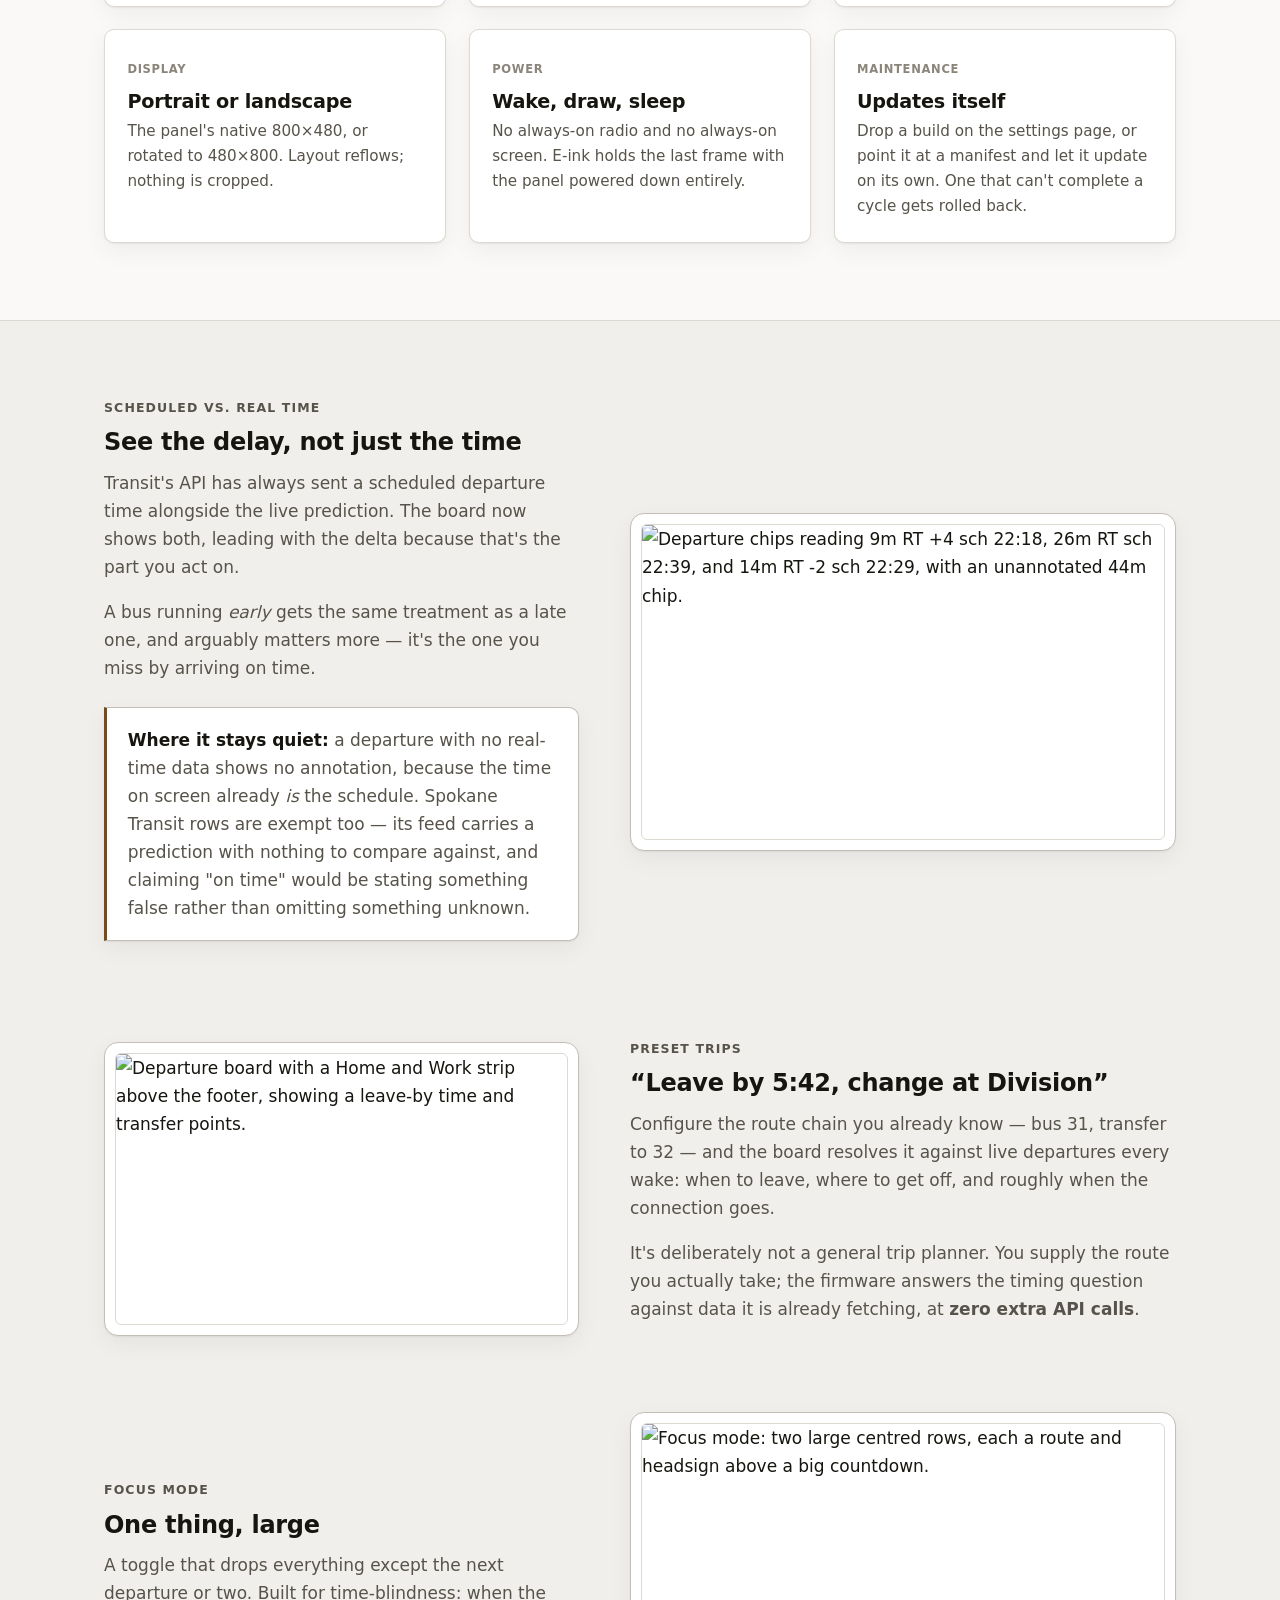
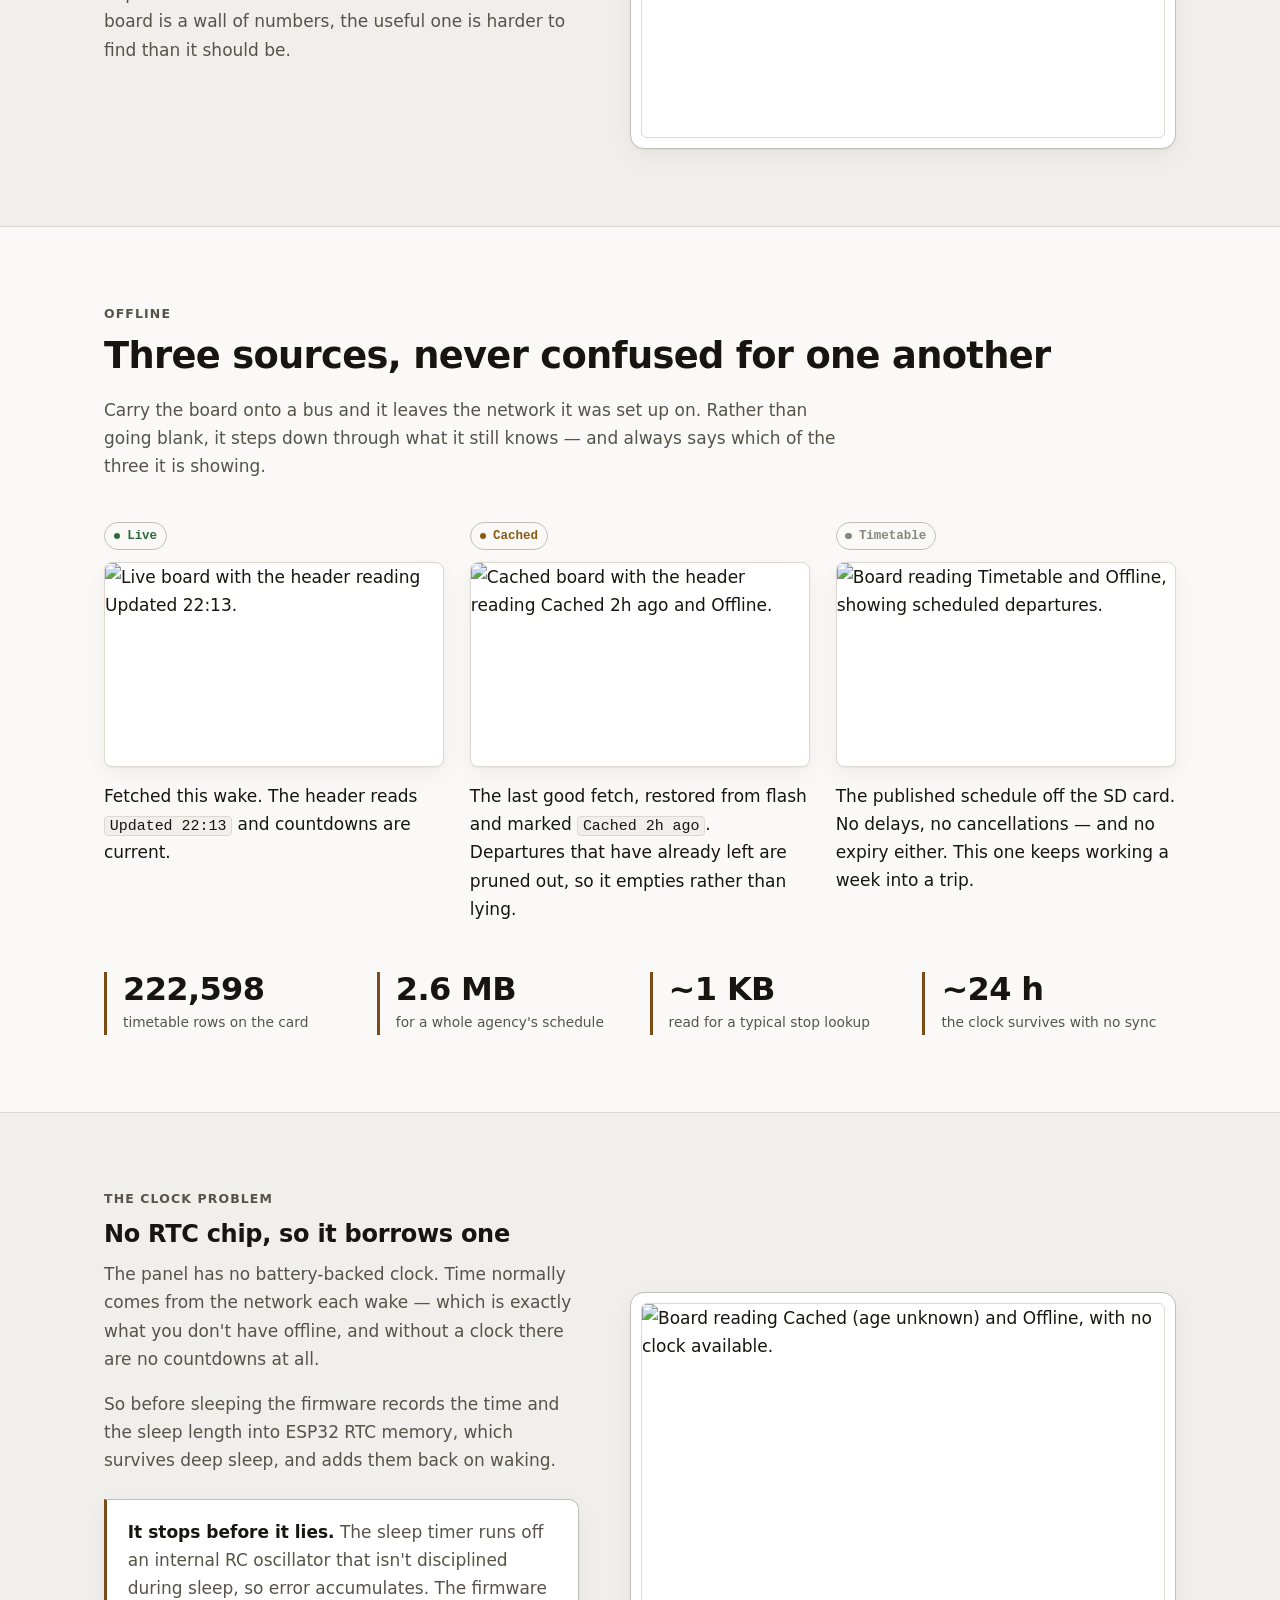
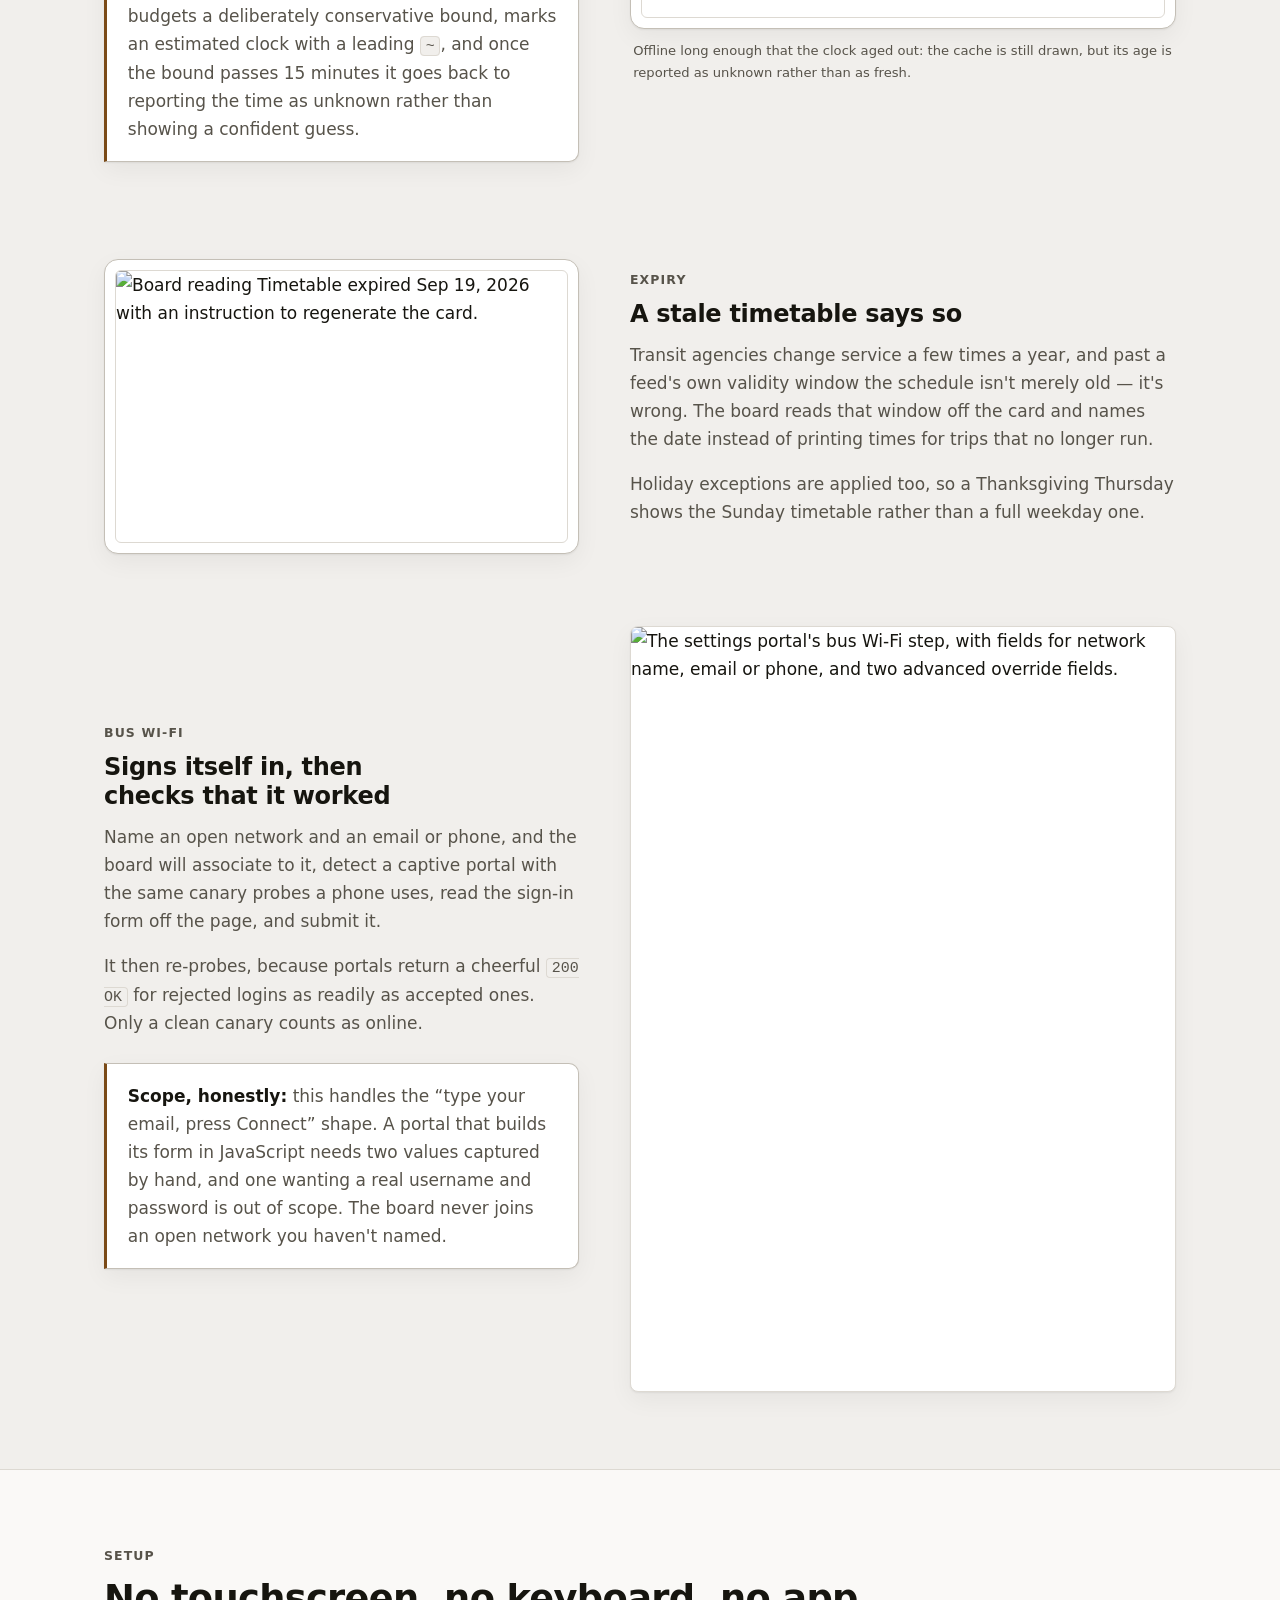
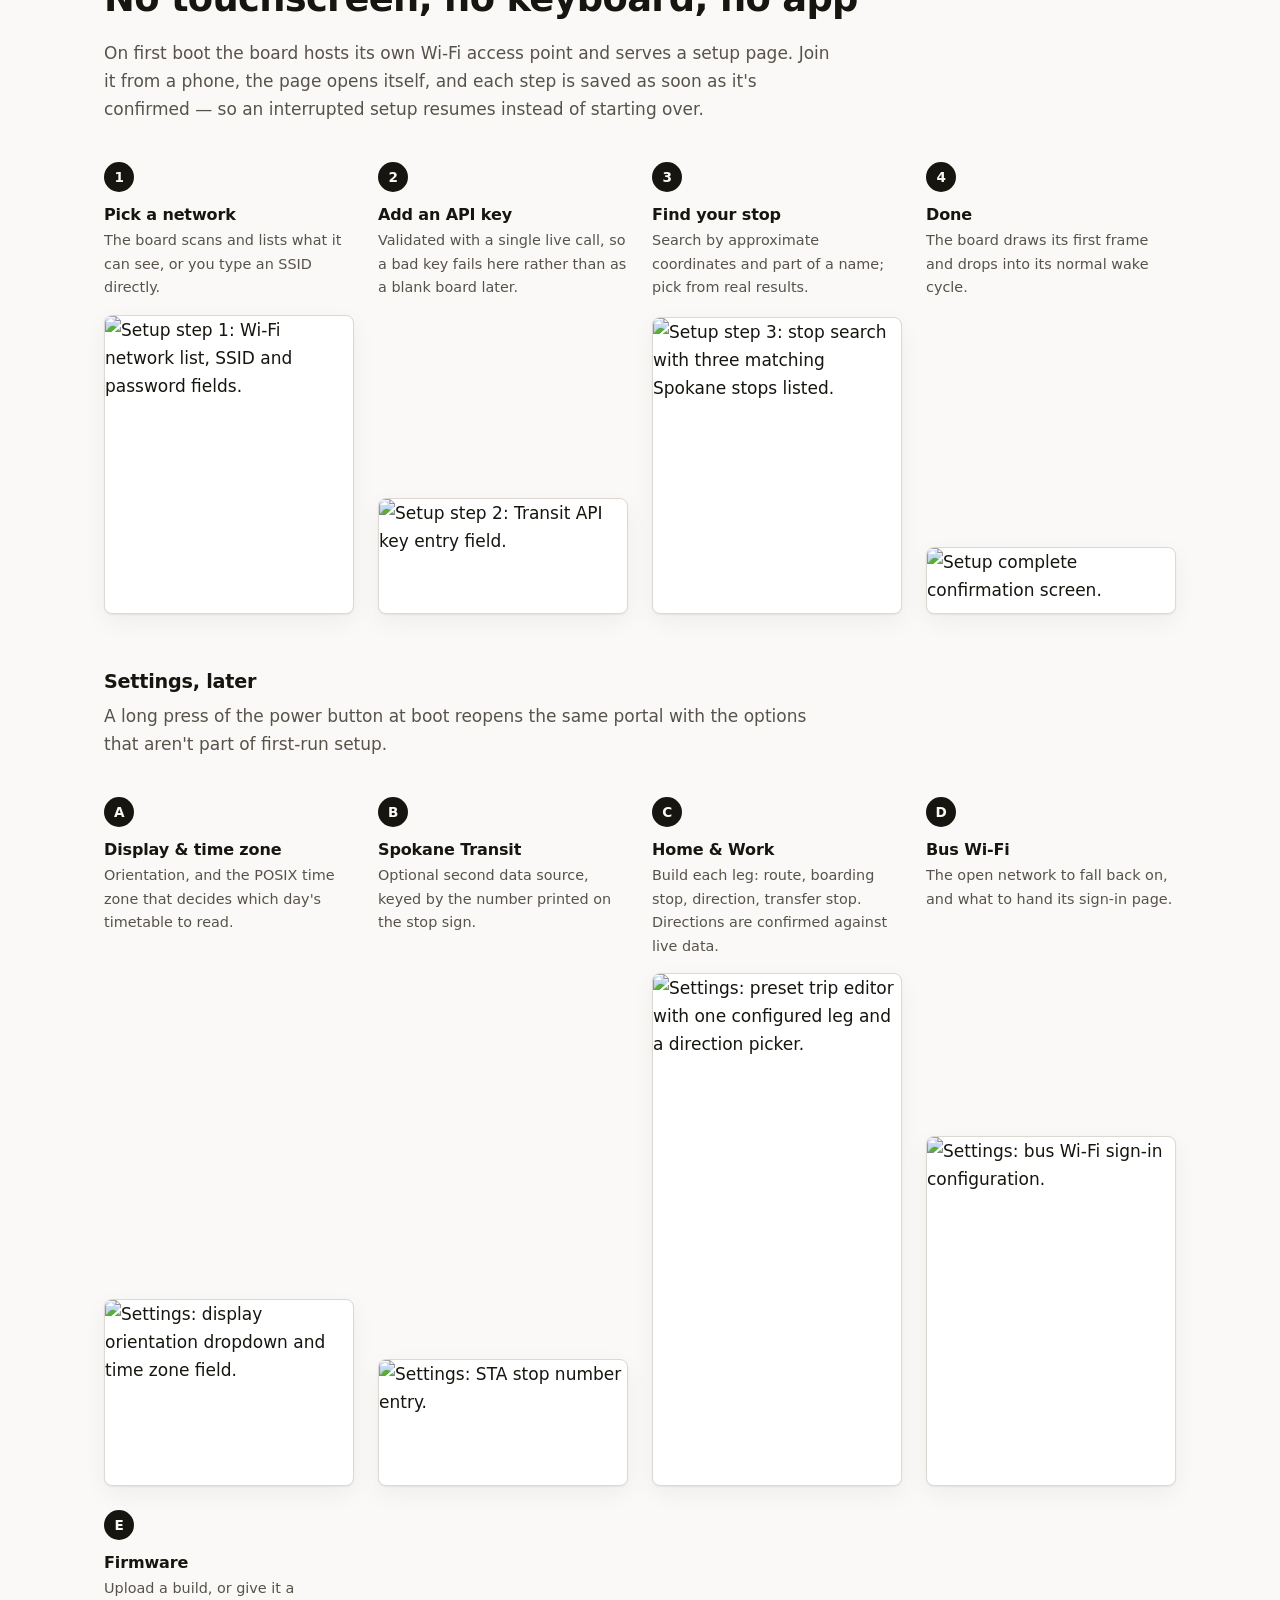
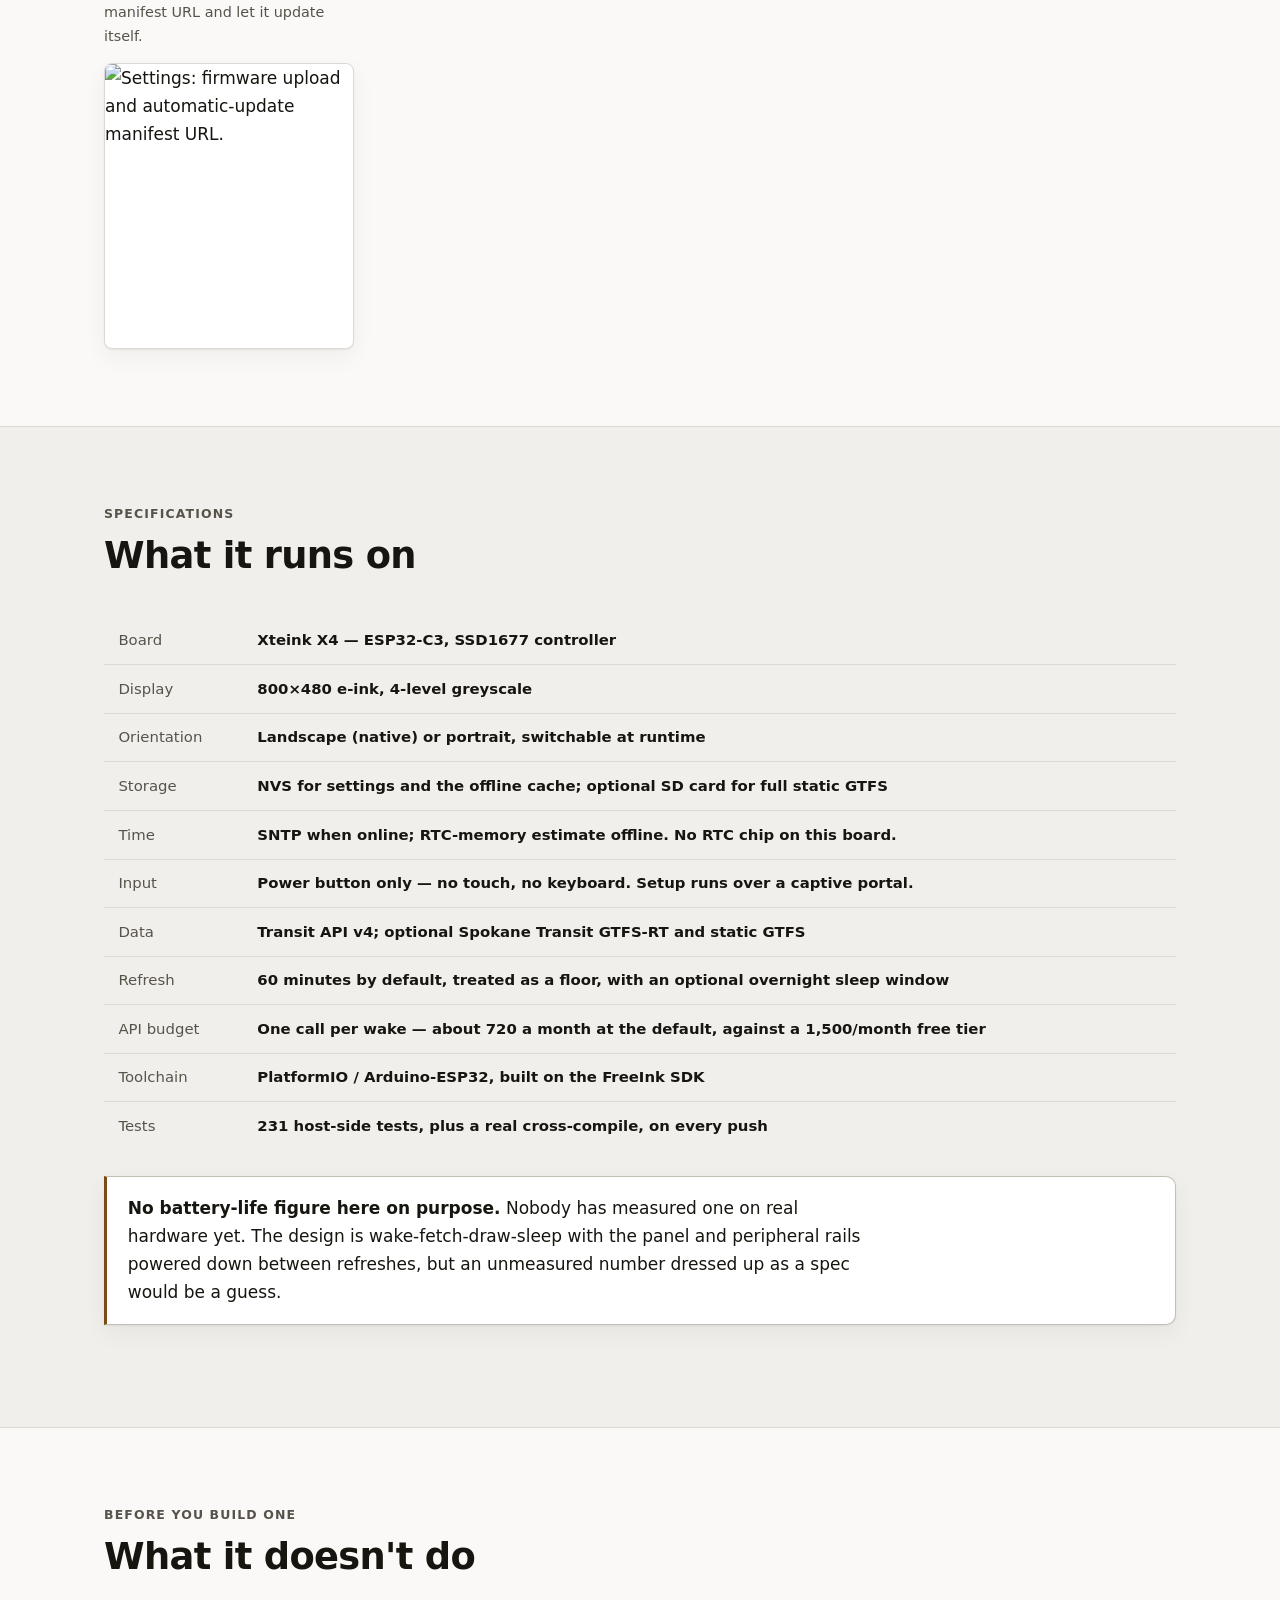
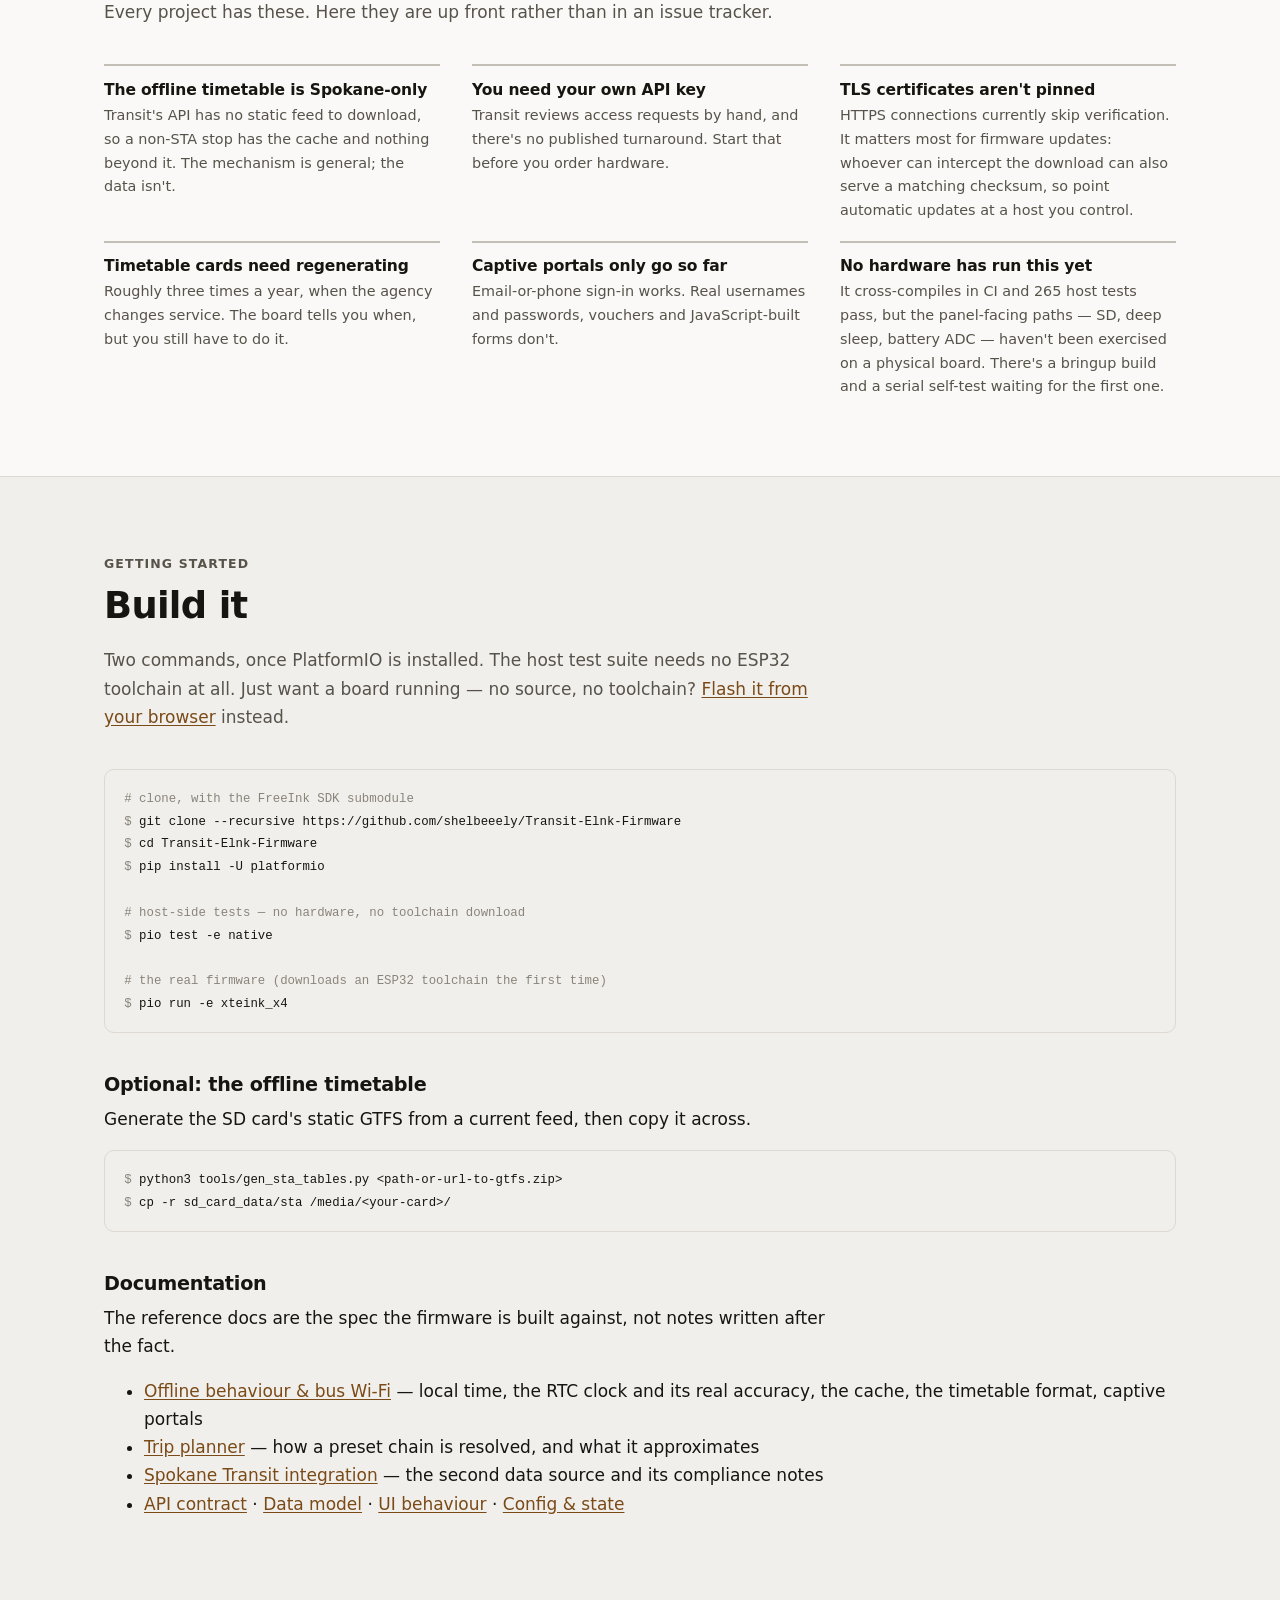
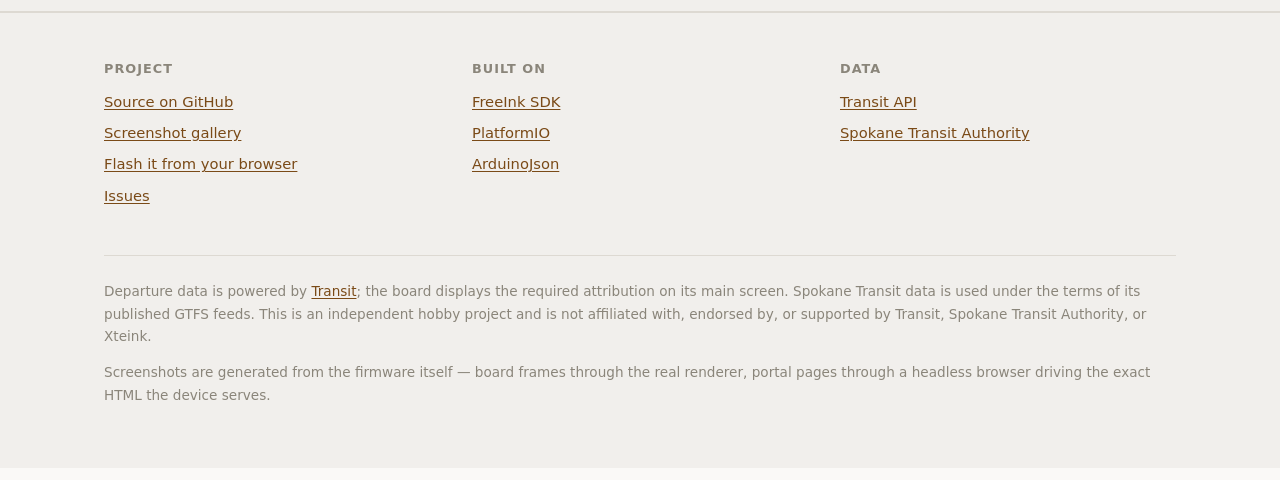
==== commit 3b343dc5: "Add browser-based flashing so first install needs no cable/PlatformIO setup Adds site/flash.html usi" ====
--- a/site/index.html
+++ b/site/index.html
@@ -8,9 +8,20 @@
 <meta name="color-scheme" content="light dark">
 <link rel="stylesheet" href="styles.css">
 <link rel="icon" href="data:image/svg+xml,<svg xmlns='http://www.w3.org/2000/svg' viewBox='0 0 32 32'><rect width='32' height='32' rx='6' fill='%2316150f'/><rect x='7' y='9' width='18' height='4' rx='1' fill='%23faf9f7'/><rect x='7' y='16' width='11' height='4' rx='1' fill='%23faf9f7'/><rect x='7' y='23' width='14' height='2' rx='1' fill='%238a857a'/></svg>">
-<meta property="og:title" content="Transit-Elnk-Firmware">
-<meta property="og:description" content="An e-ink transit departure board that keeps working when the network doesn't.">
+<link rel="canonical" href="https://shelbeeely.github.io/Transit-Elnk-Firmware/">
 <meta property="og:type" content="website">
+<meta property="og:site_name" content="Transit-Elnk-Firmware">
+<meta property="og:url" content="https://shelbeeely.github.io/Transit-Elnk-Firmware/">
+<meta property="og:title" content="Transit-Elnk-Firmware — an e-ink departure board that works offline">
+<meta property="og:description" content="ESP32 firmware for a battery-powered 800x480 e-ink transit departure board. Live departures, Home/Work transfer planning, and a full static timetable that keeps working with no network at all.">
+<meta property="og:image" content="https://shelbeeely.github.io/Transit-Elnk-Firmware/og-image.png">
+<meta property="og:image:width" content="1200">
+<meta property="og:image:height" content="630">
+<meta property="og:image:alt" content="The real departure board screenshot next to the tagline: the departure board that keeps working offline.">
+<meta name="twitter:card" content="summary_large_image">
+<meta name="twitter:title" content="Transit-Elnk-Firmware — an e-ink departure board that works offline">
+<meta name="twitter:description" content="ESP32 firmware for a battery-powered e-ink transit departure board. Falls back from live data to cache to a static GTFS timetable, so it never goes dark — even with no network at all.">
+<meta name="twitter:image" content="https://shelbeeely.github.io/Transit-Elnk-Firmware/og-image.png">
 </head>
 <body>
 
@@ -29,6 +40,7 @@
       <a href="#specs">Specs</a>
       <a href="gallery.html">Gallery</a>
       <a href="#build">Build it</a>
+      <a href="flash.html"><b>Flash</b></a>
       <a class="cta" href="https://github.com/shelbeeely/Transit-Elnk-Firmware">GitHub</a>
     </div>
   </div>
@@ -499,7 +511,7 @@
     <div class="section-head">
       <p class="kicker">Getting started</p>
       <h2>Build it</h2>
-      <p>Two commands, once PlatformIO is installed. The host test suite needs no ESP32 toolchain at all.</p>
+      <p>Two commands, once PlatformIO is installed. The host test suite needs no ESP32 toolchain at all. Just want a board running — no source, no toolchain? <a href="flash.html">Flash it from your browser</a> instead.</p>
     </div>
 
     <pre><code><span class="cmt"># clone, with the FreeInk SDK submodule</span>
@@ -539,6 +551,7 @@
         <ul>
           <li><a href="https://github.com/shelbeeely/Transit-Elnk-Firmware">Source on GitHub</a></li>
           <li><a href="gallery.html">Screenshot gallery</a></li>
+          <li><a href="flash.html">Flash it from your browser</a></li>
           <li><a href="https://github.com/shelbeeely/Transit-Elnk-Firmware/issues">Issues</a></li>
         </ul>
       </div>
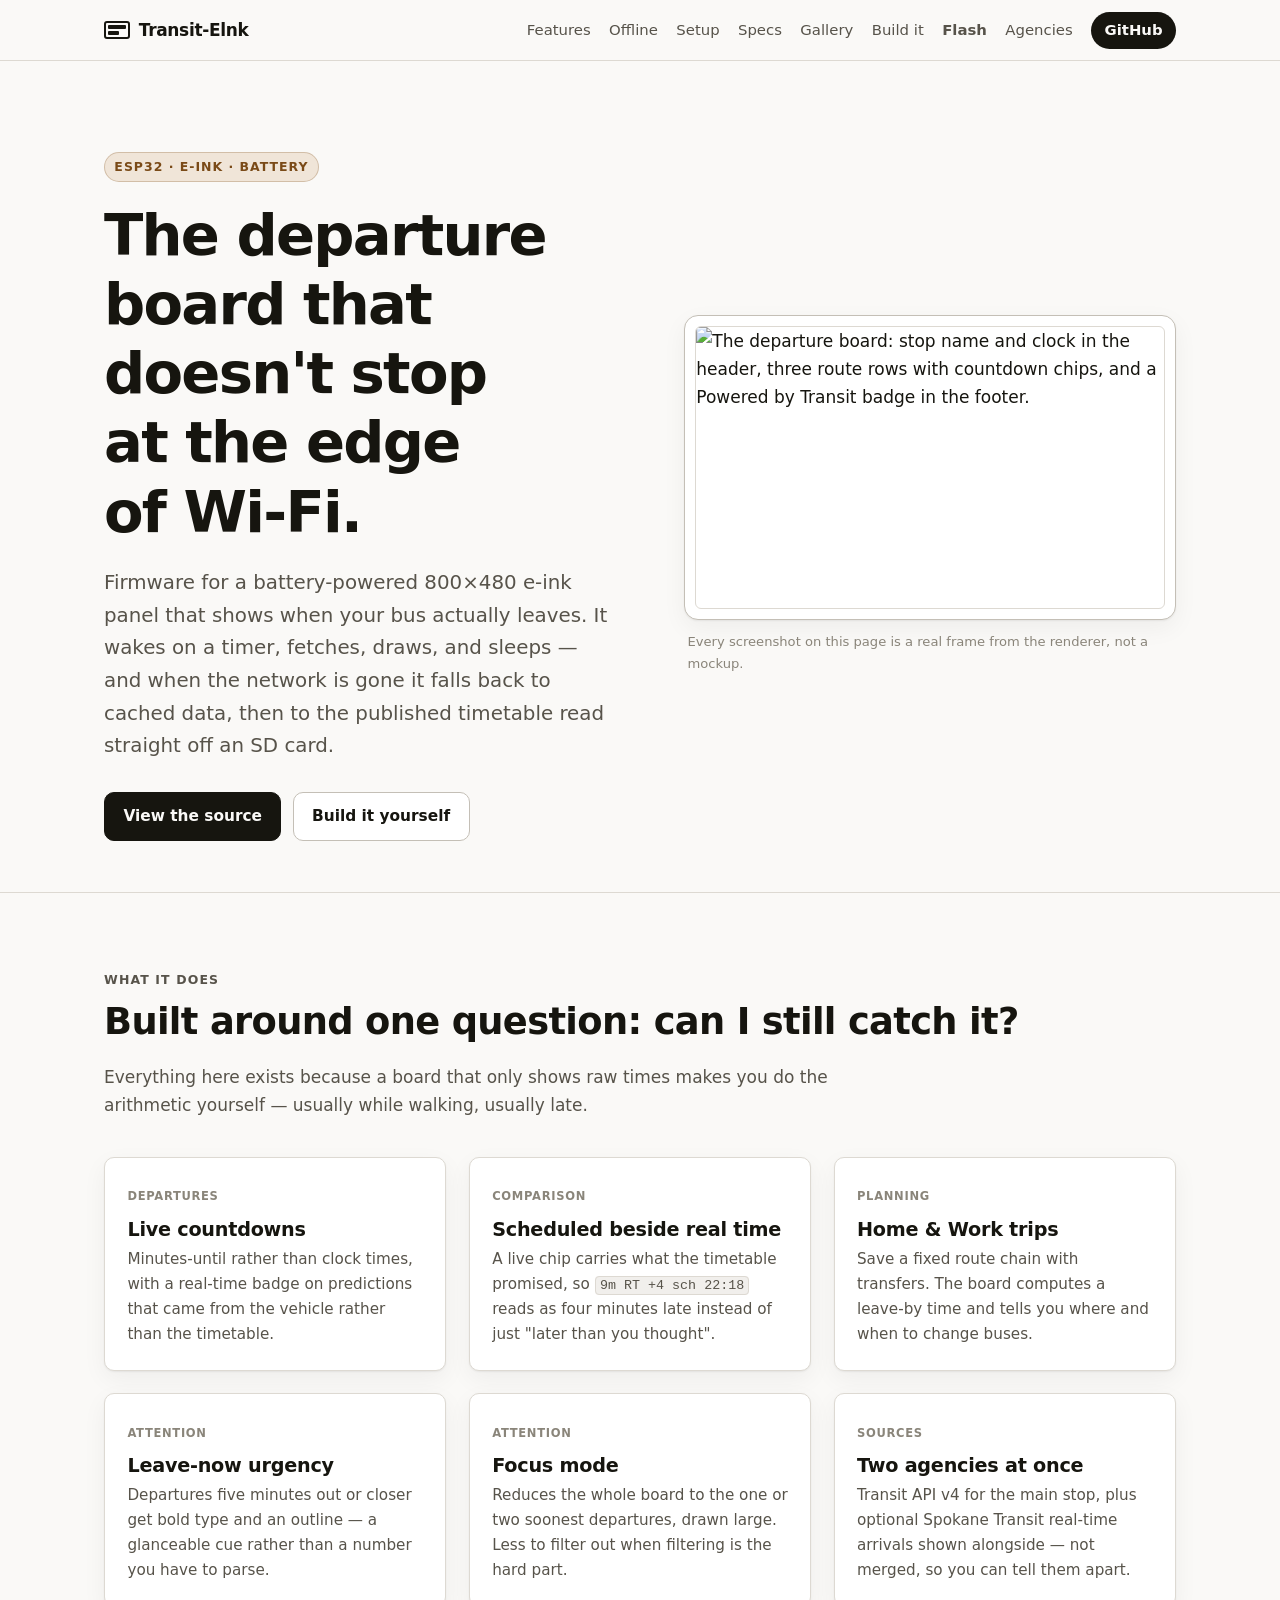
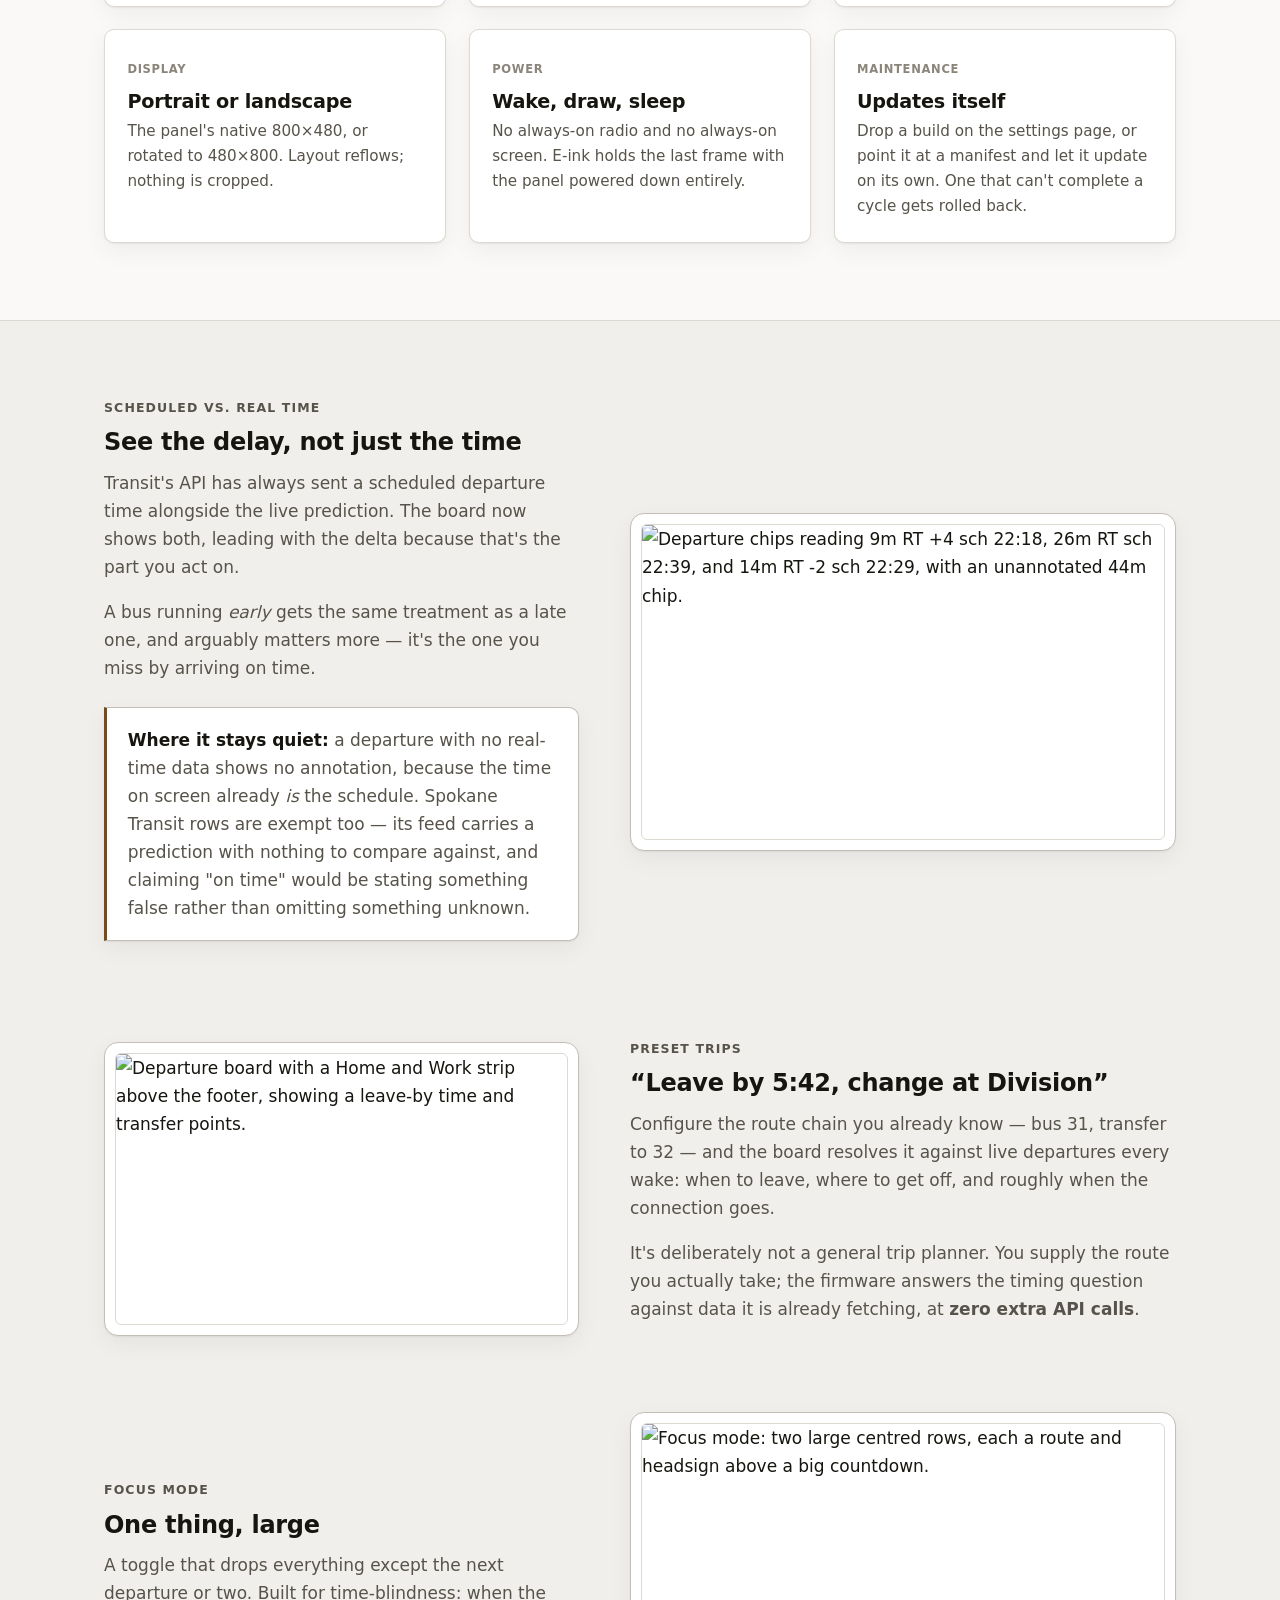
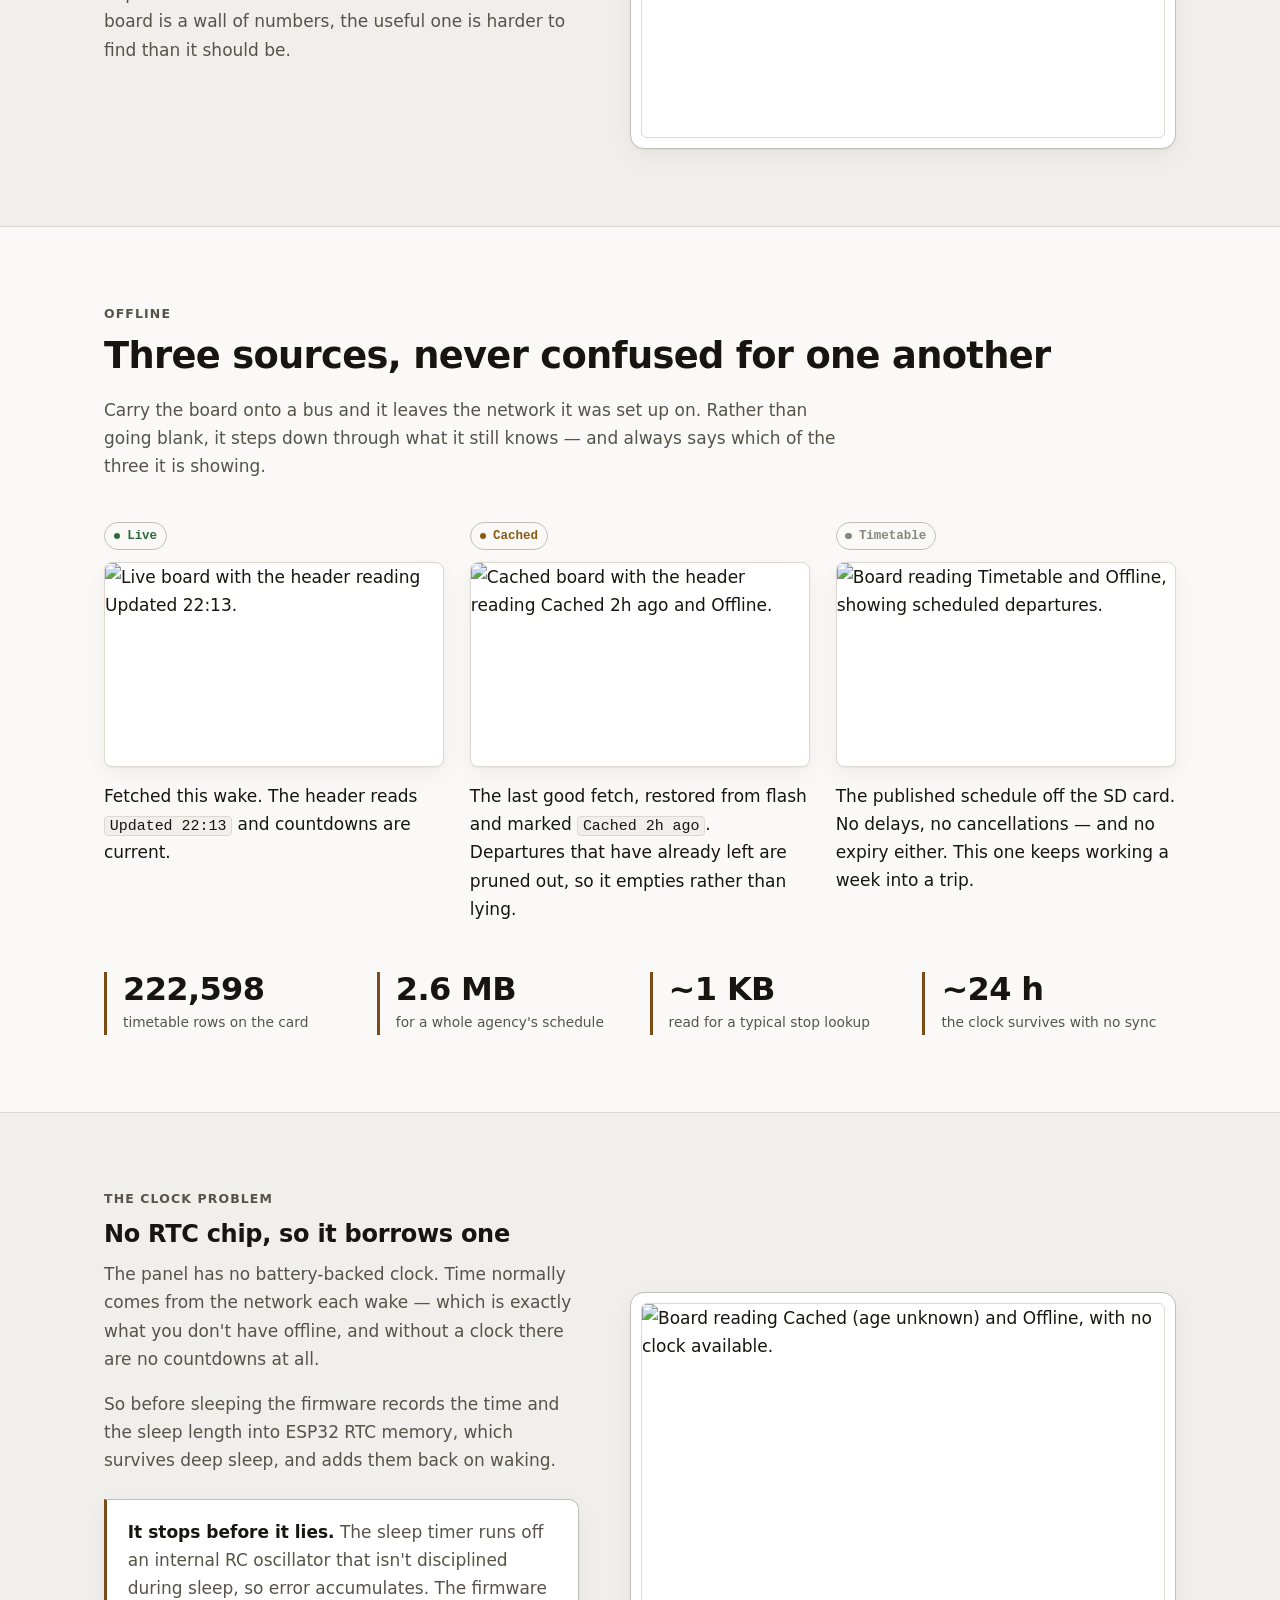
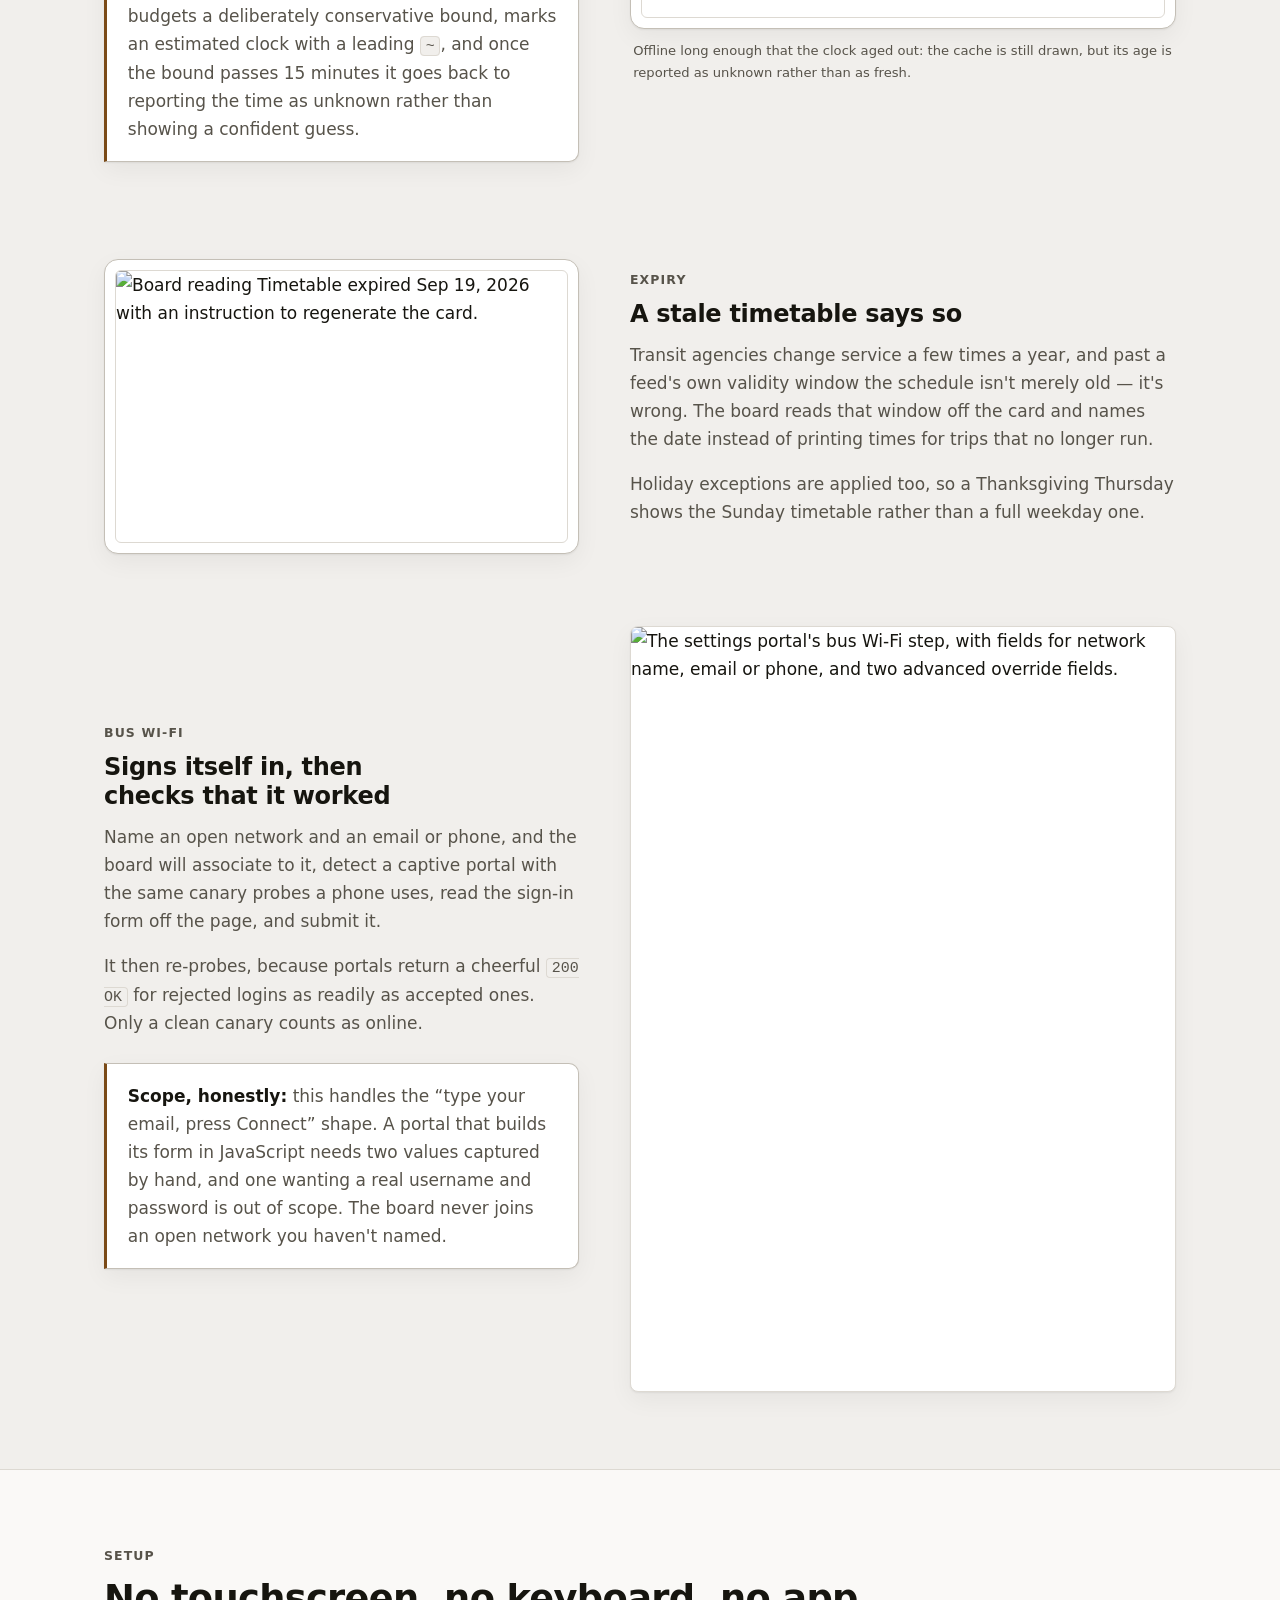
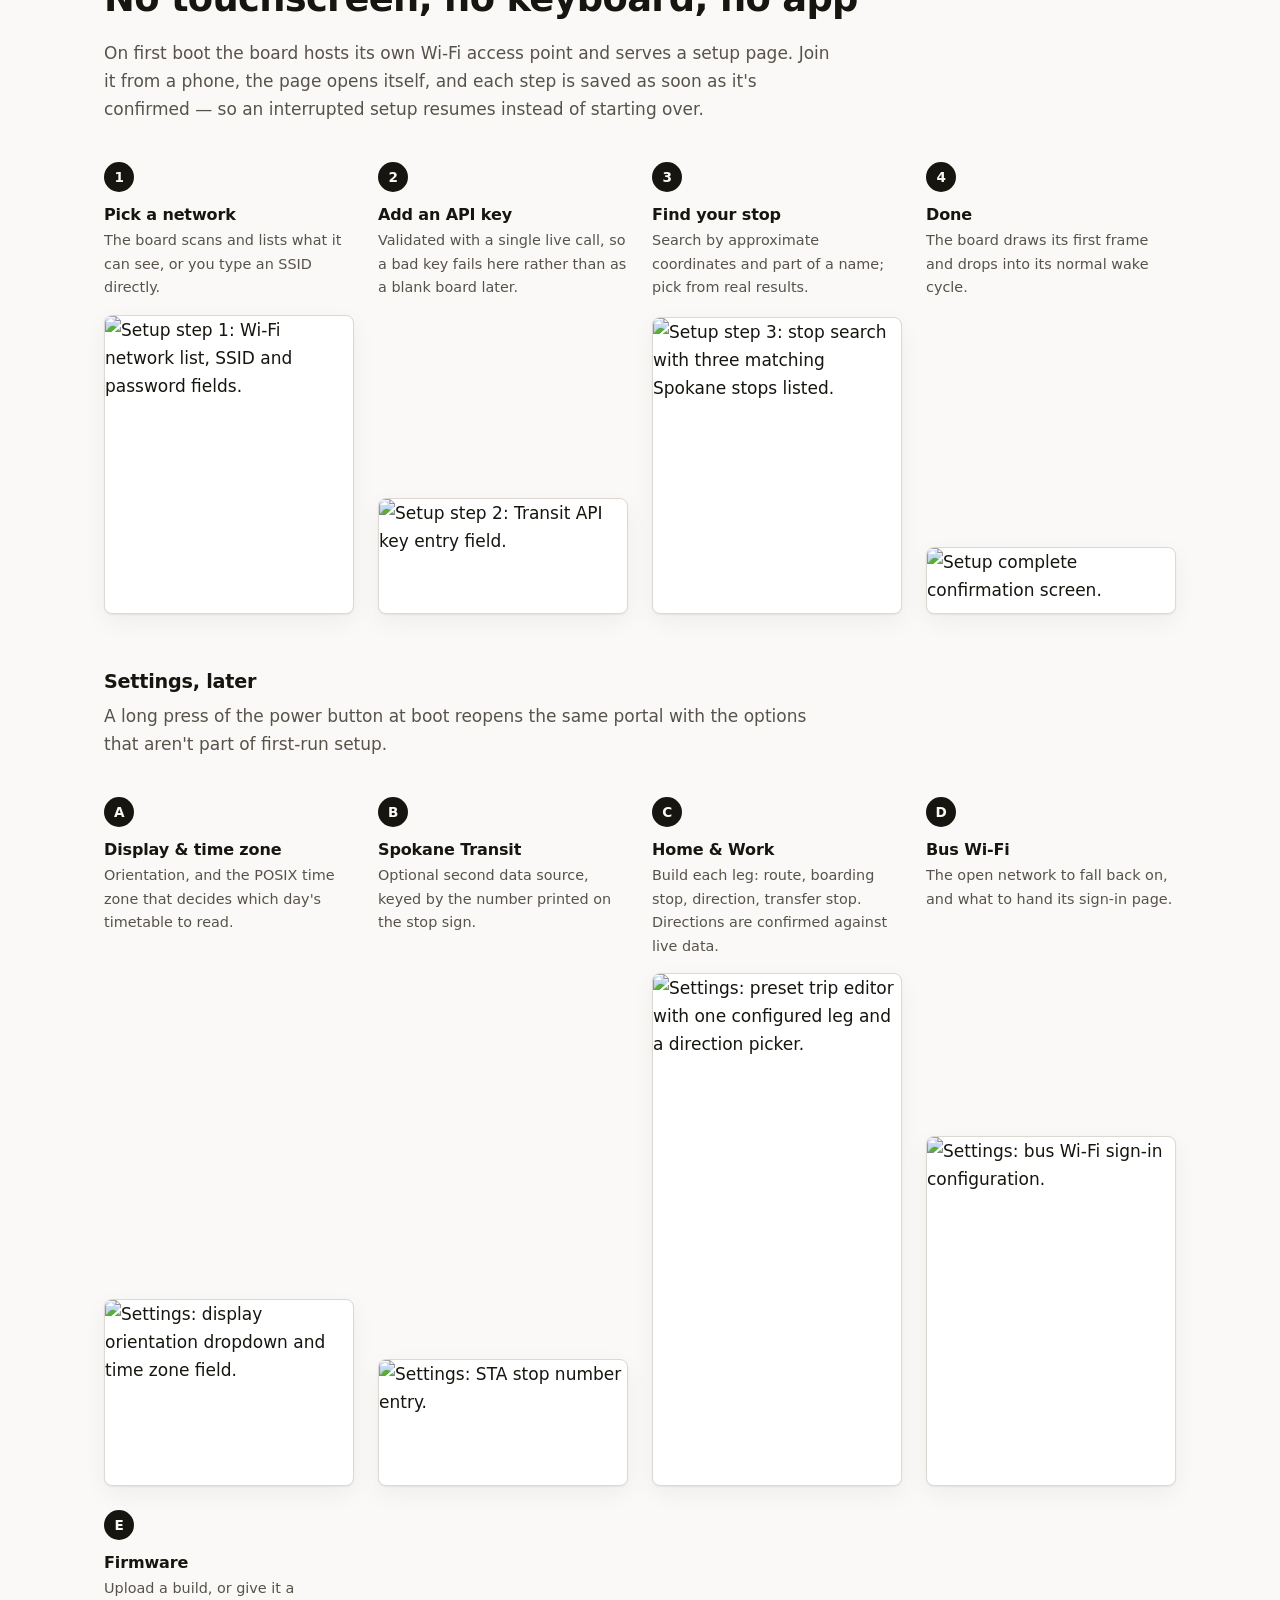
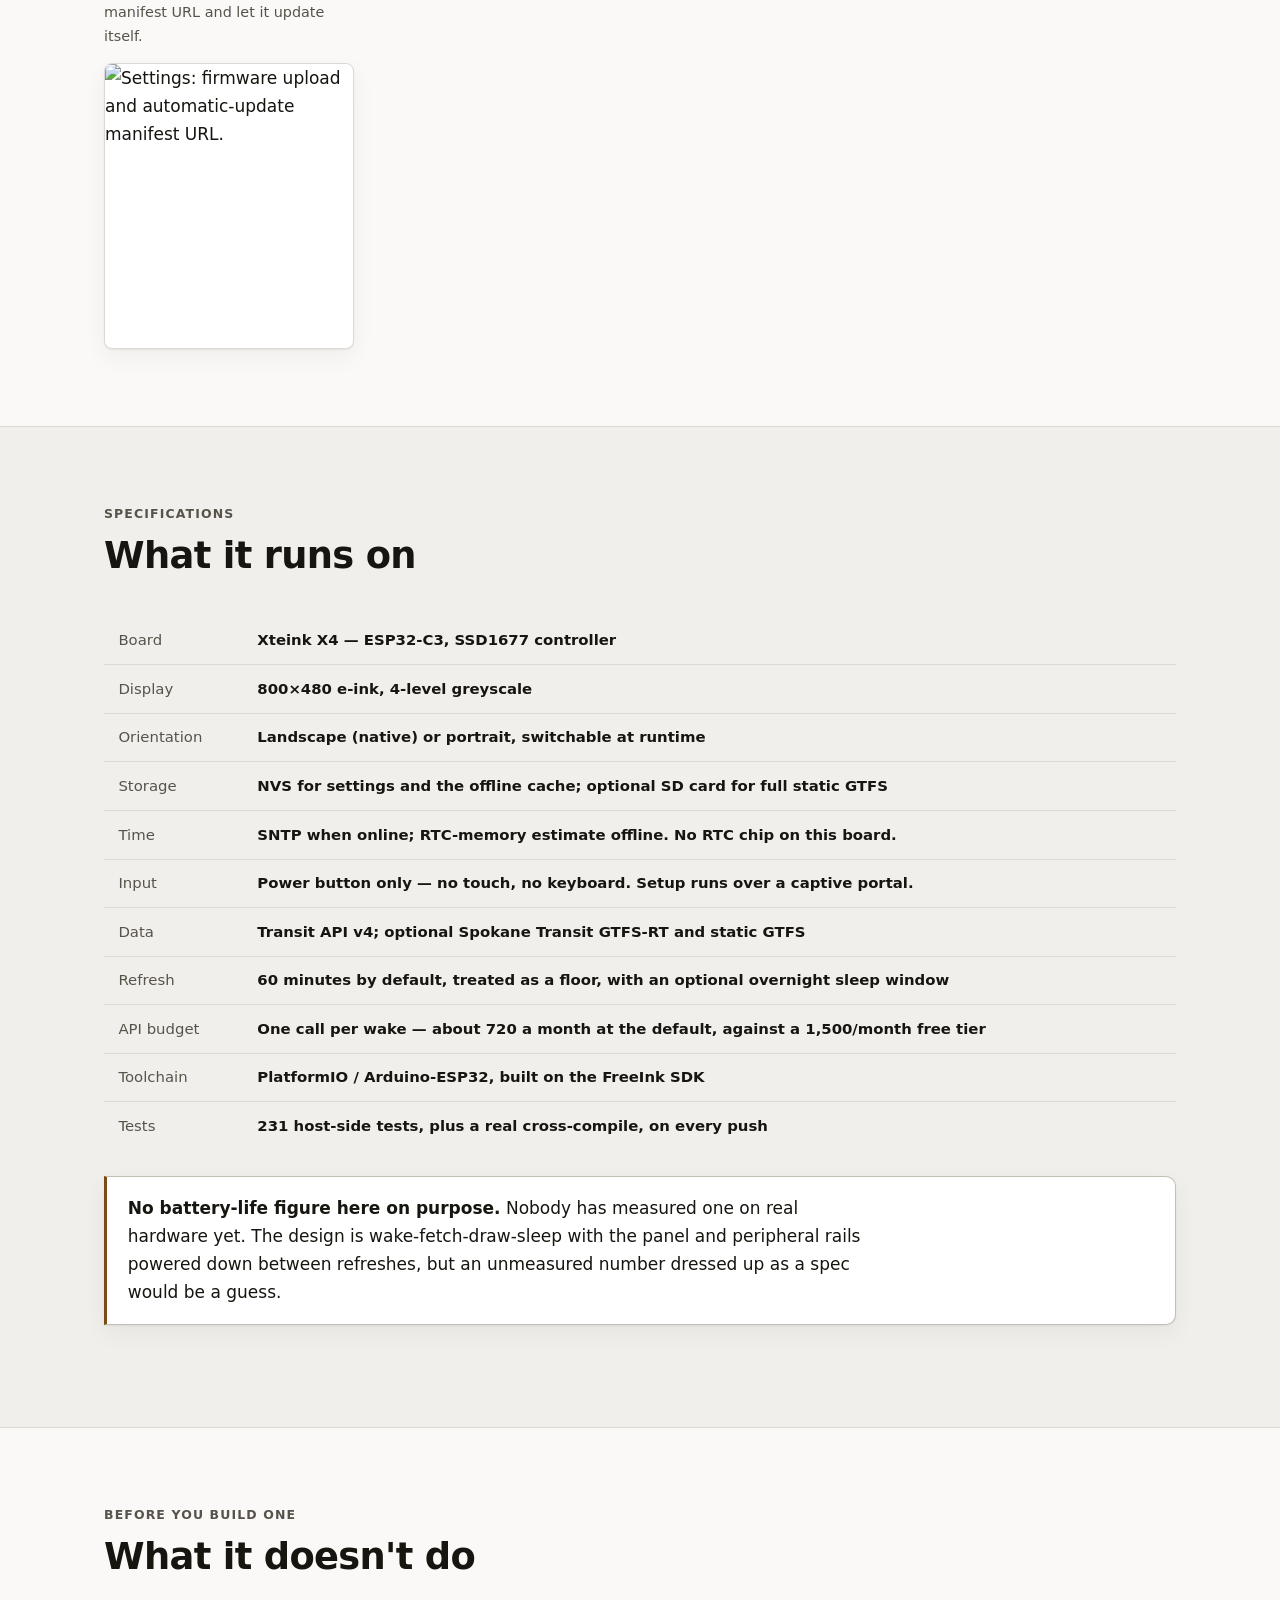
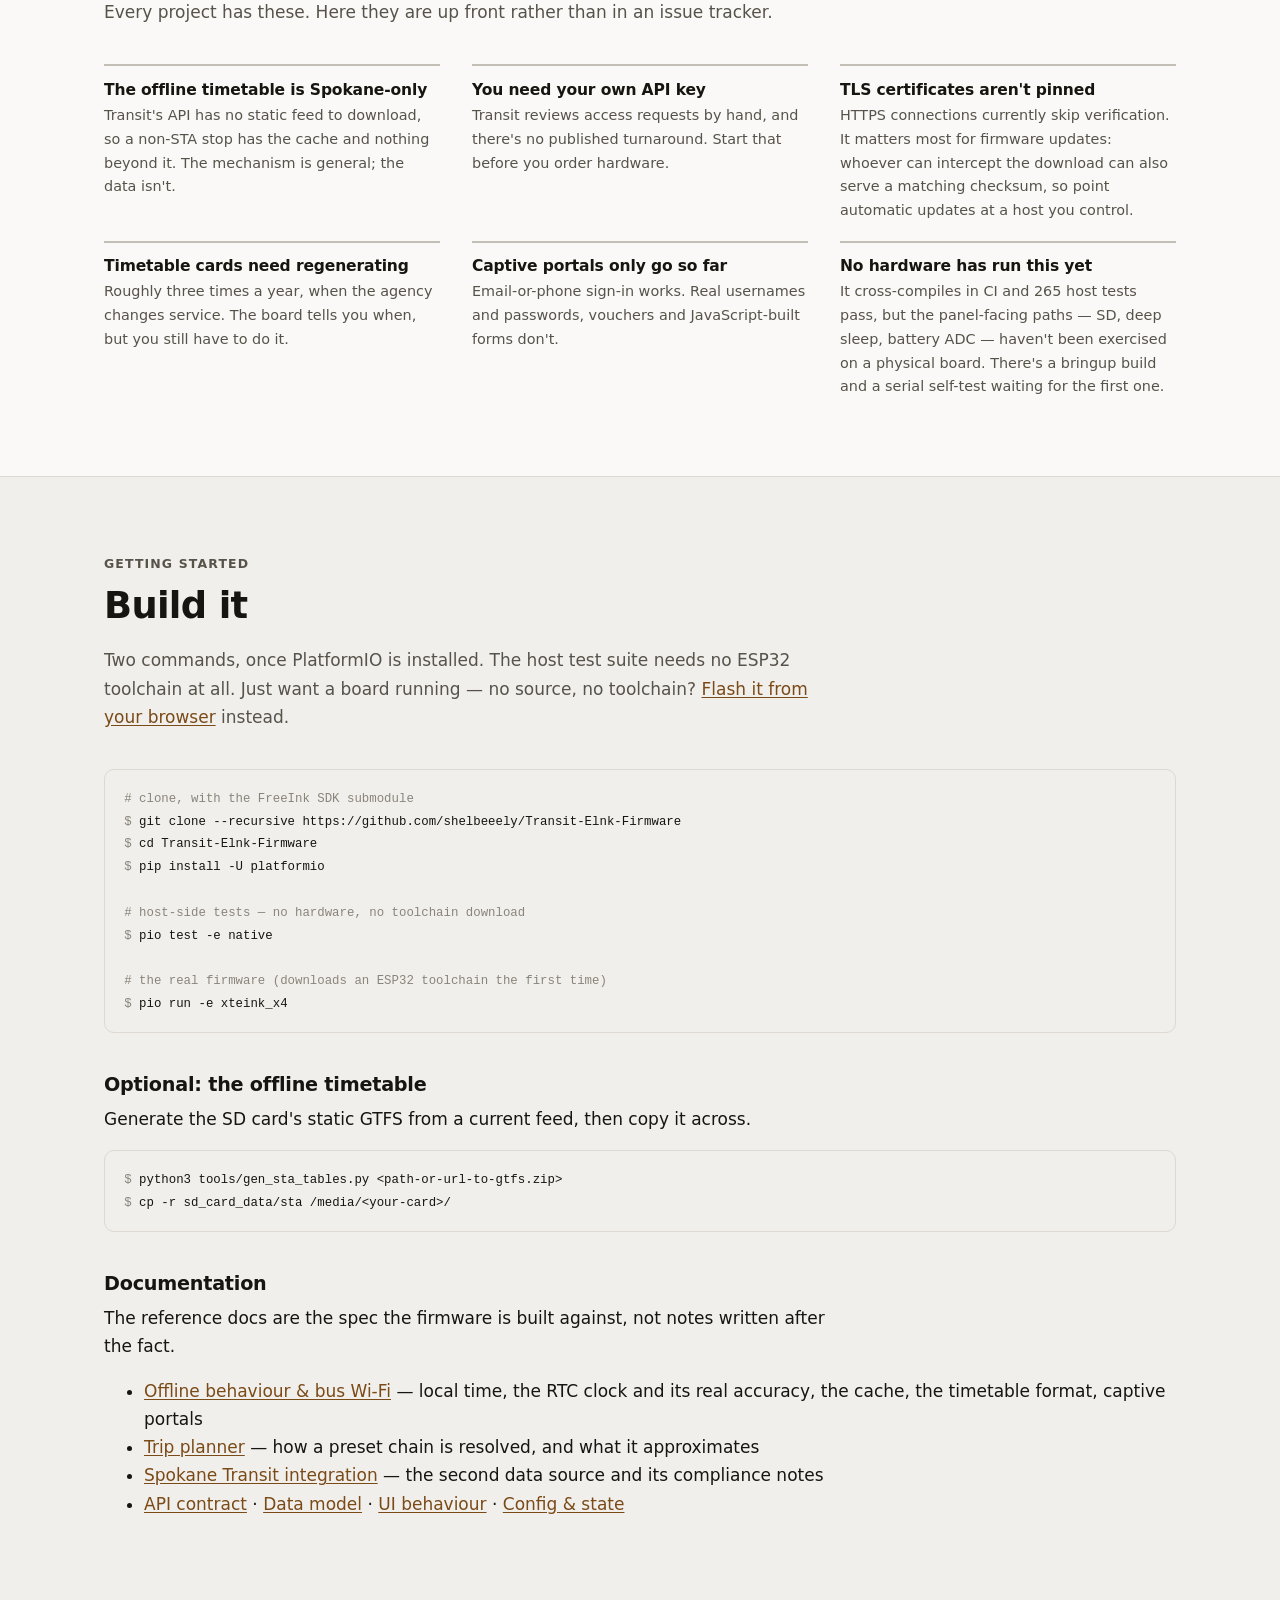
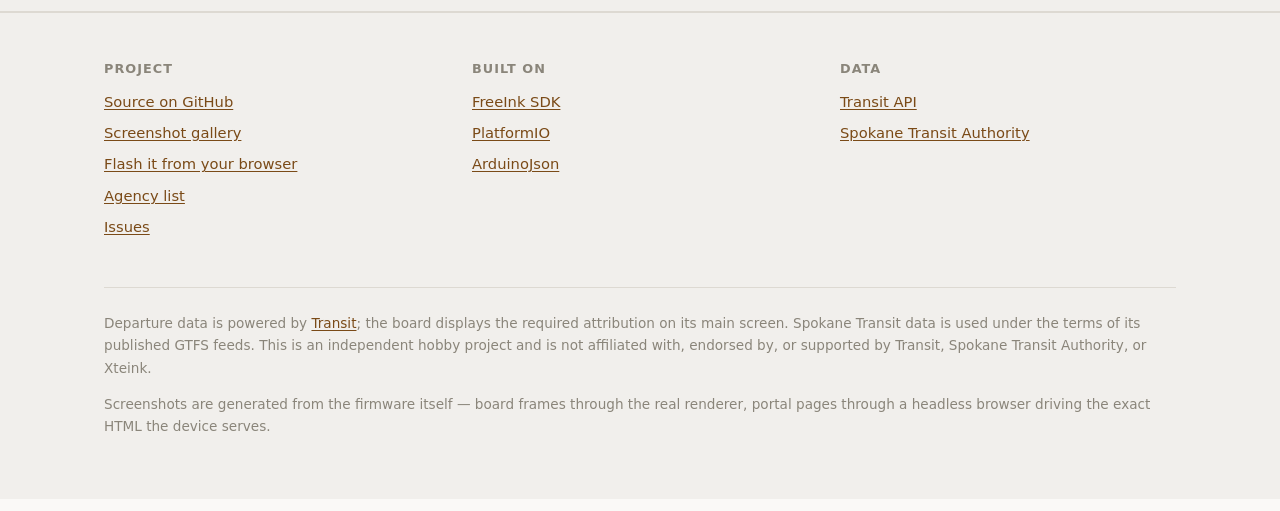
==== commit 88478cbe: "Add a community agency registry for the STA-shaped offline tier New agencies/registry.json + registr" ====
--- a/site/index.html
+++ b/site/index.html
@@ -41,6 +41,7 @@
       <a href="gallery.html">Gallery</a>
       <a href="#build">Build it</a>
       <a href="flash.html"><b>Flash</b></a>
+      <a href="agencies.html">Agencies</a>
       <a class="cta" href="https://github.com/shelbeeely/Transit-Elnk-Firmware">GitHub</a>
     </div>
   </div>
@@ -552,6 +553,7 @@
           <li><a href="https://github.com/shelbeeely/Transit-Elnk-Firmware">Source on GitHub</a></li>
           <li><a href="gallery.html">Screenshot gallery</a></li>
           <li><a href="flash.html">Flash it from your browser</a></li>
+          <li><a href="agencies.html">Agency list</a></li>
           <li><a href="https://github.com/shelbeeely/Transit-Elnk-Firmware/issues">Issues</a></li>
         </ul>
       </div>
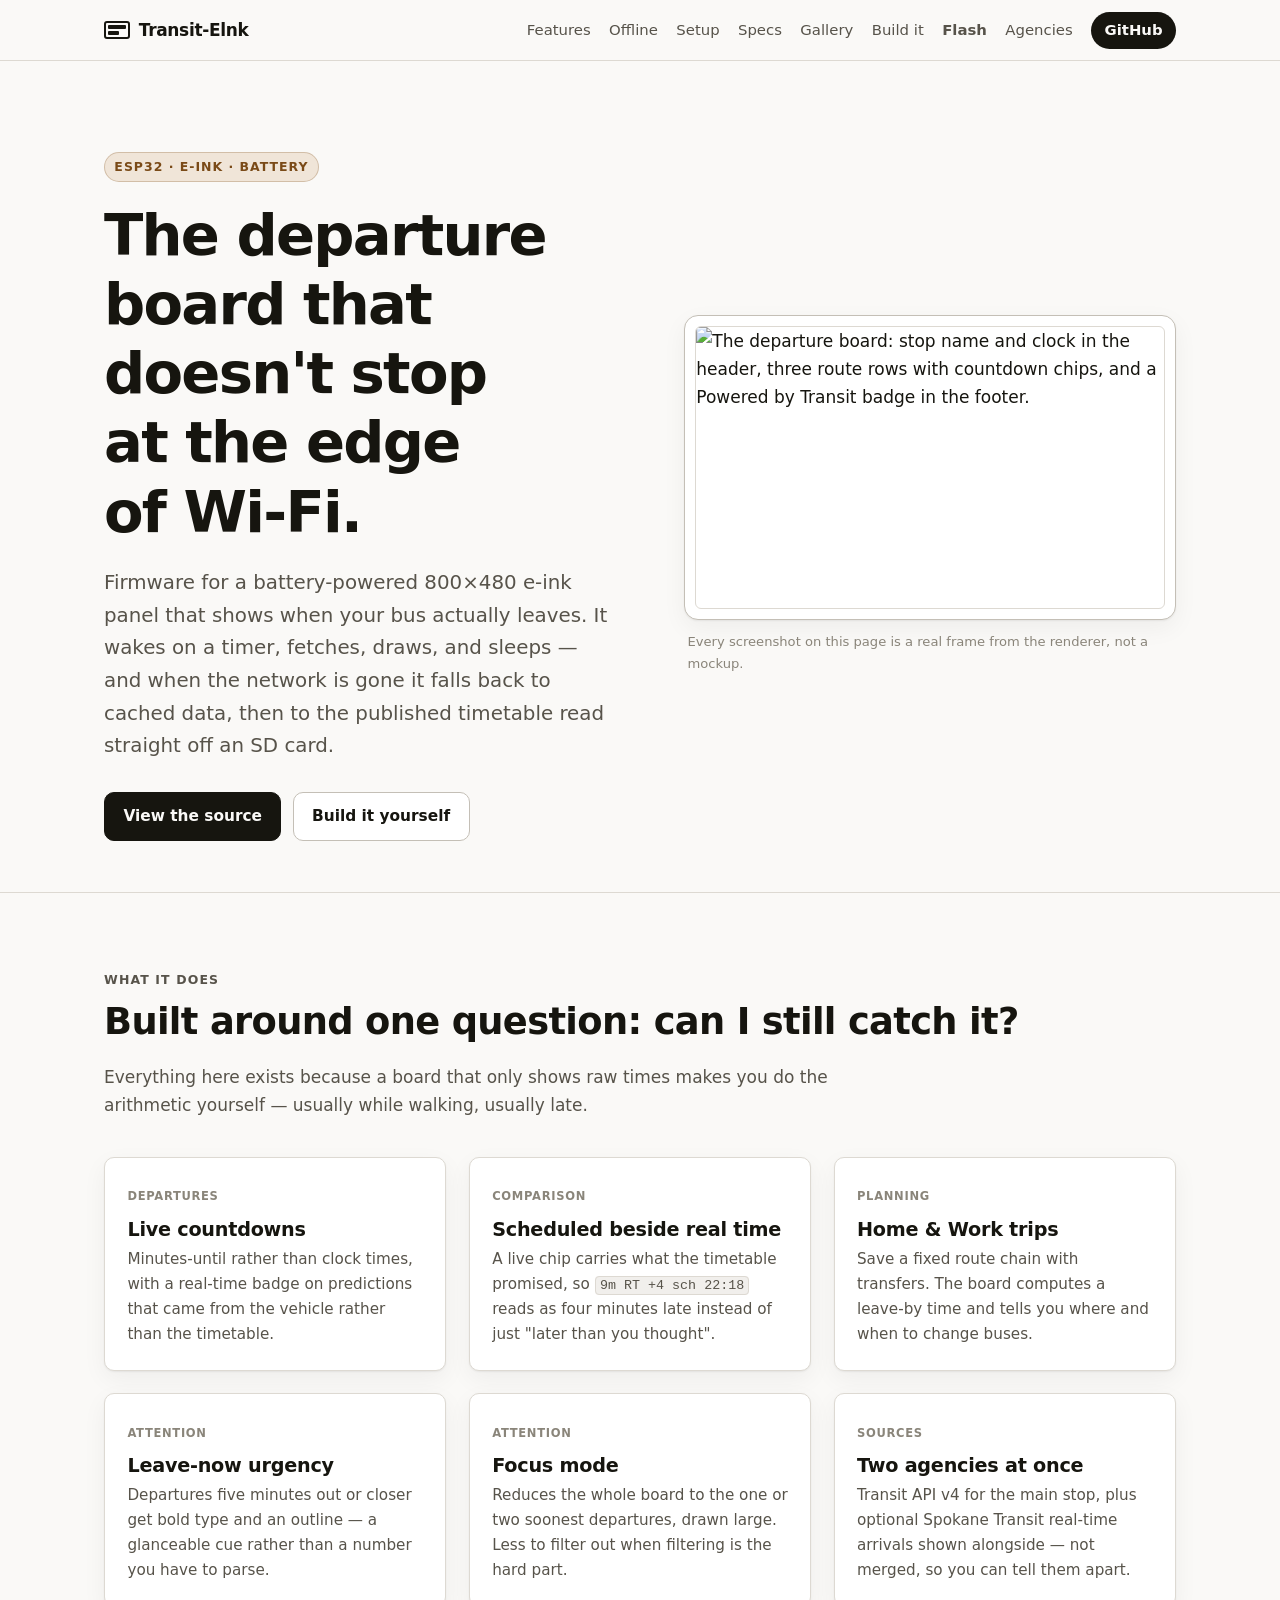
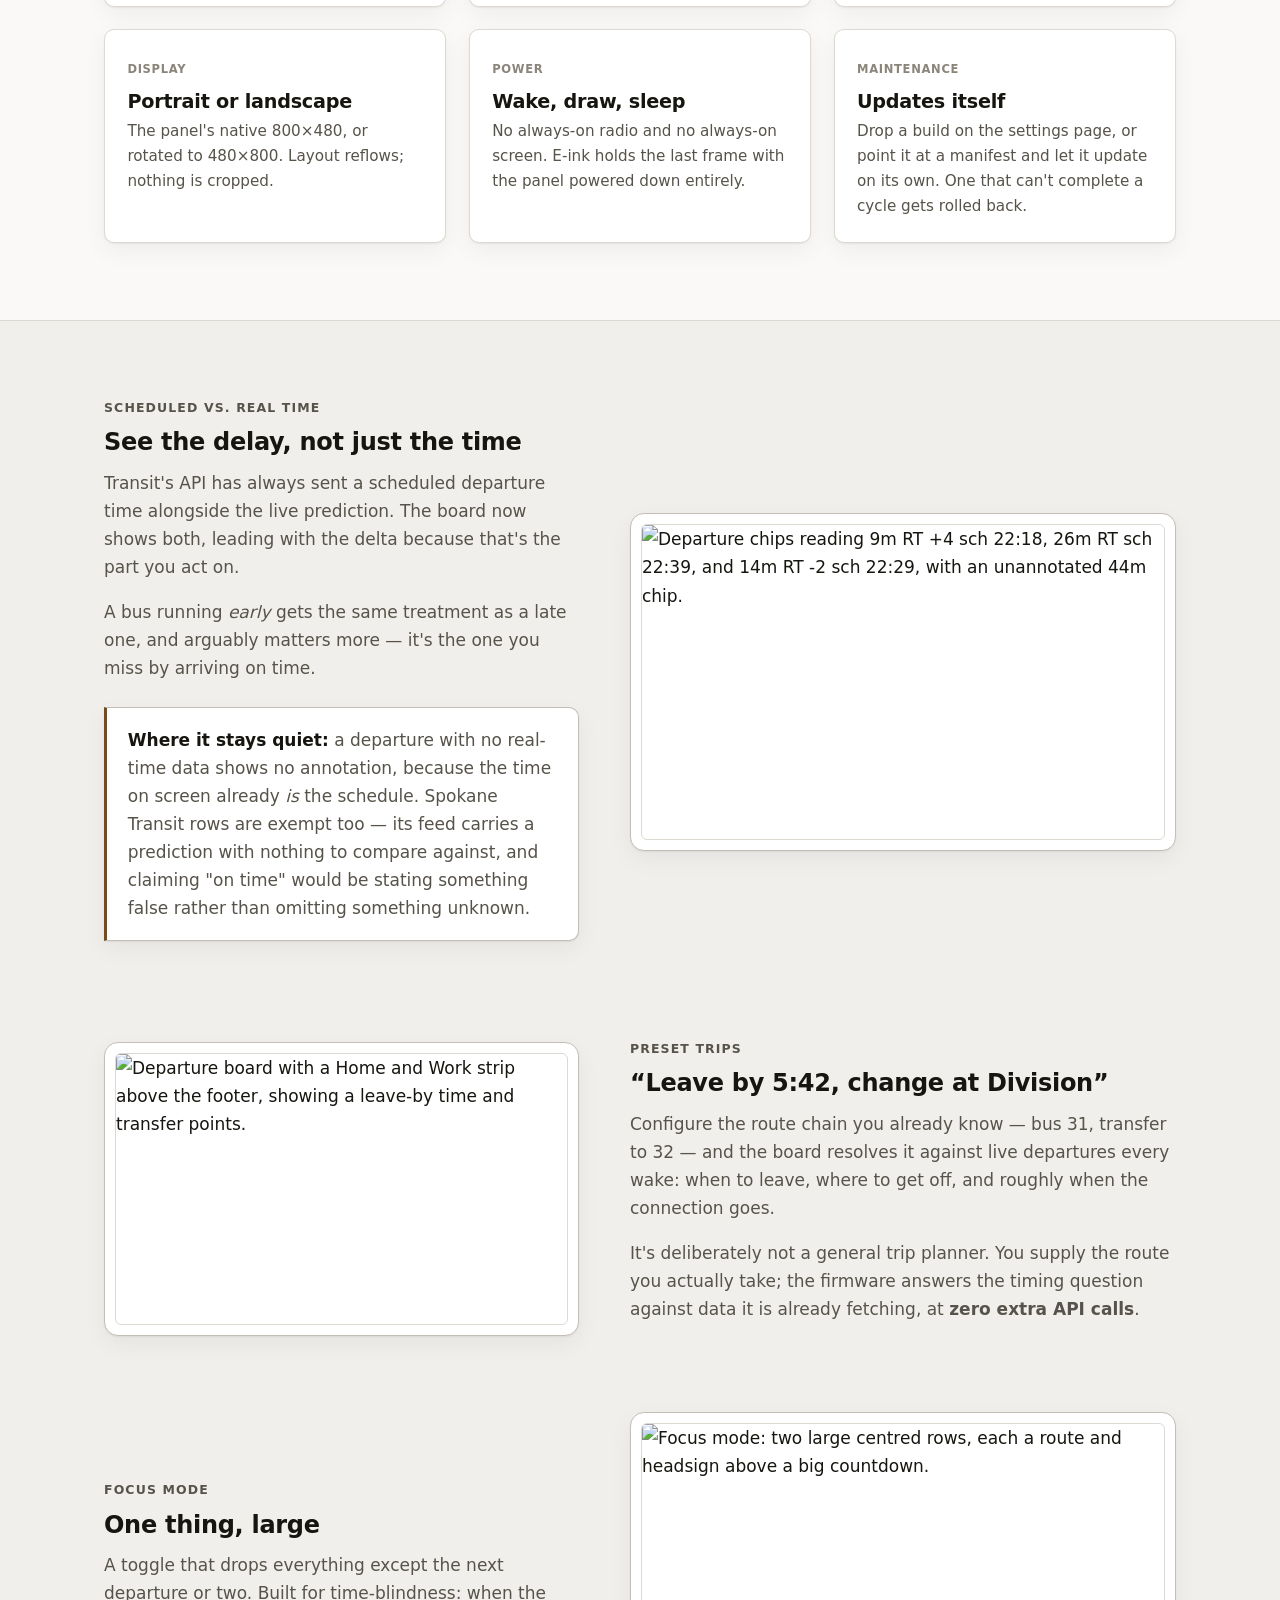
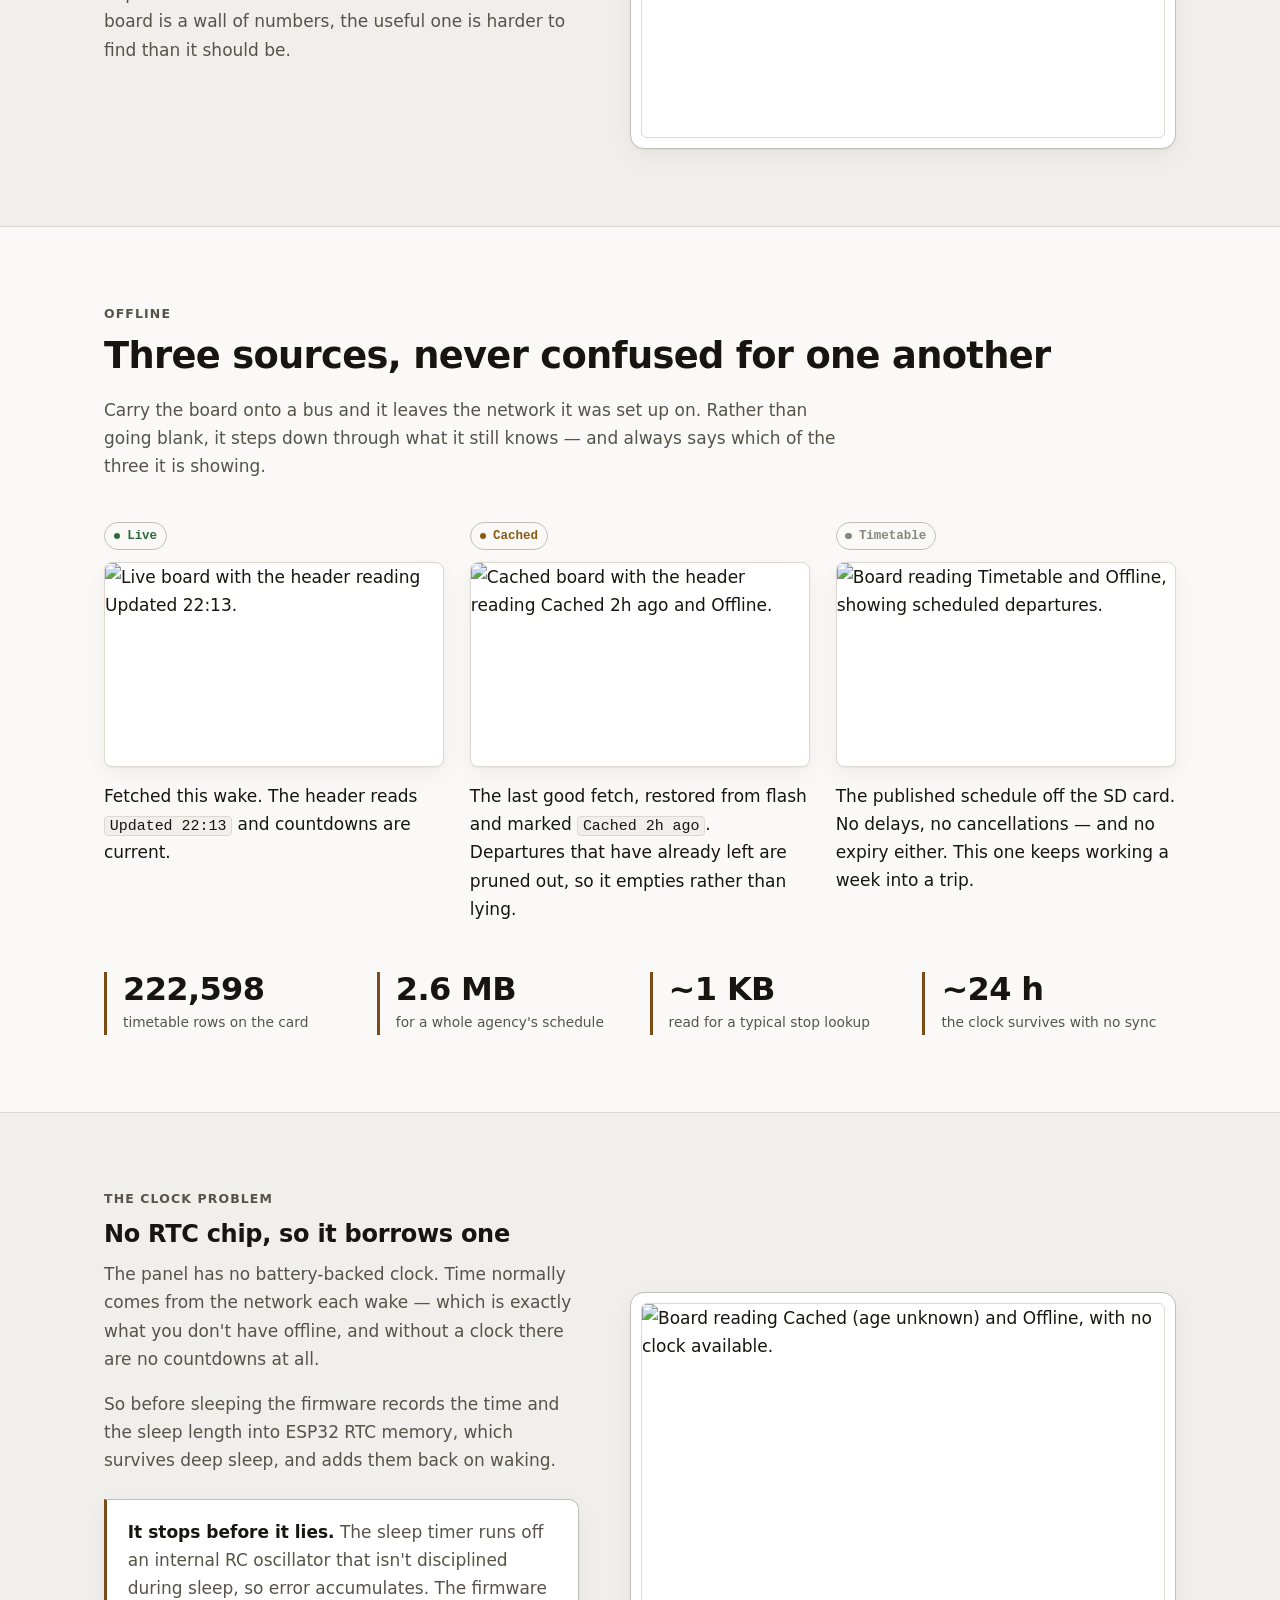
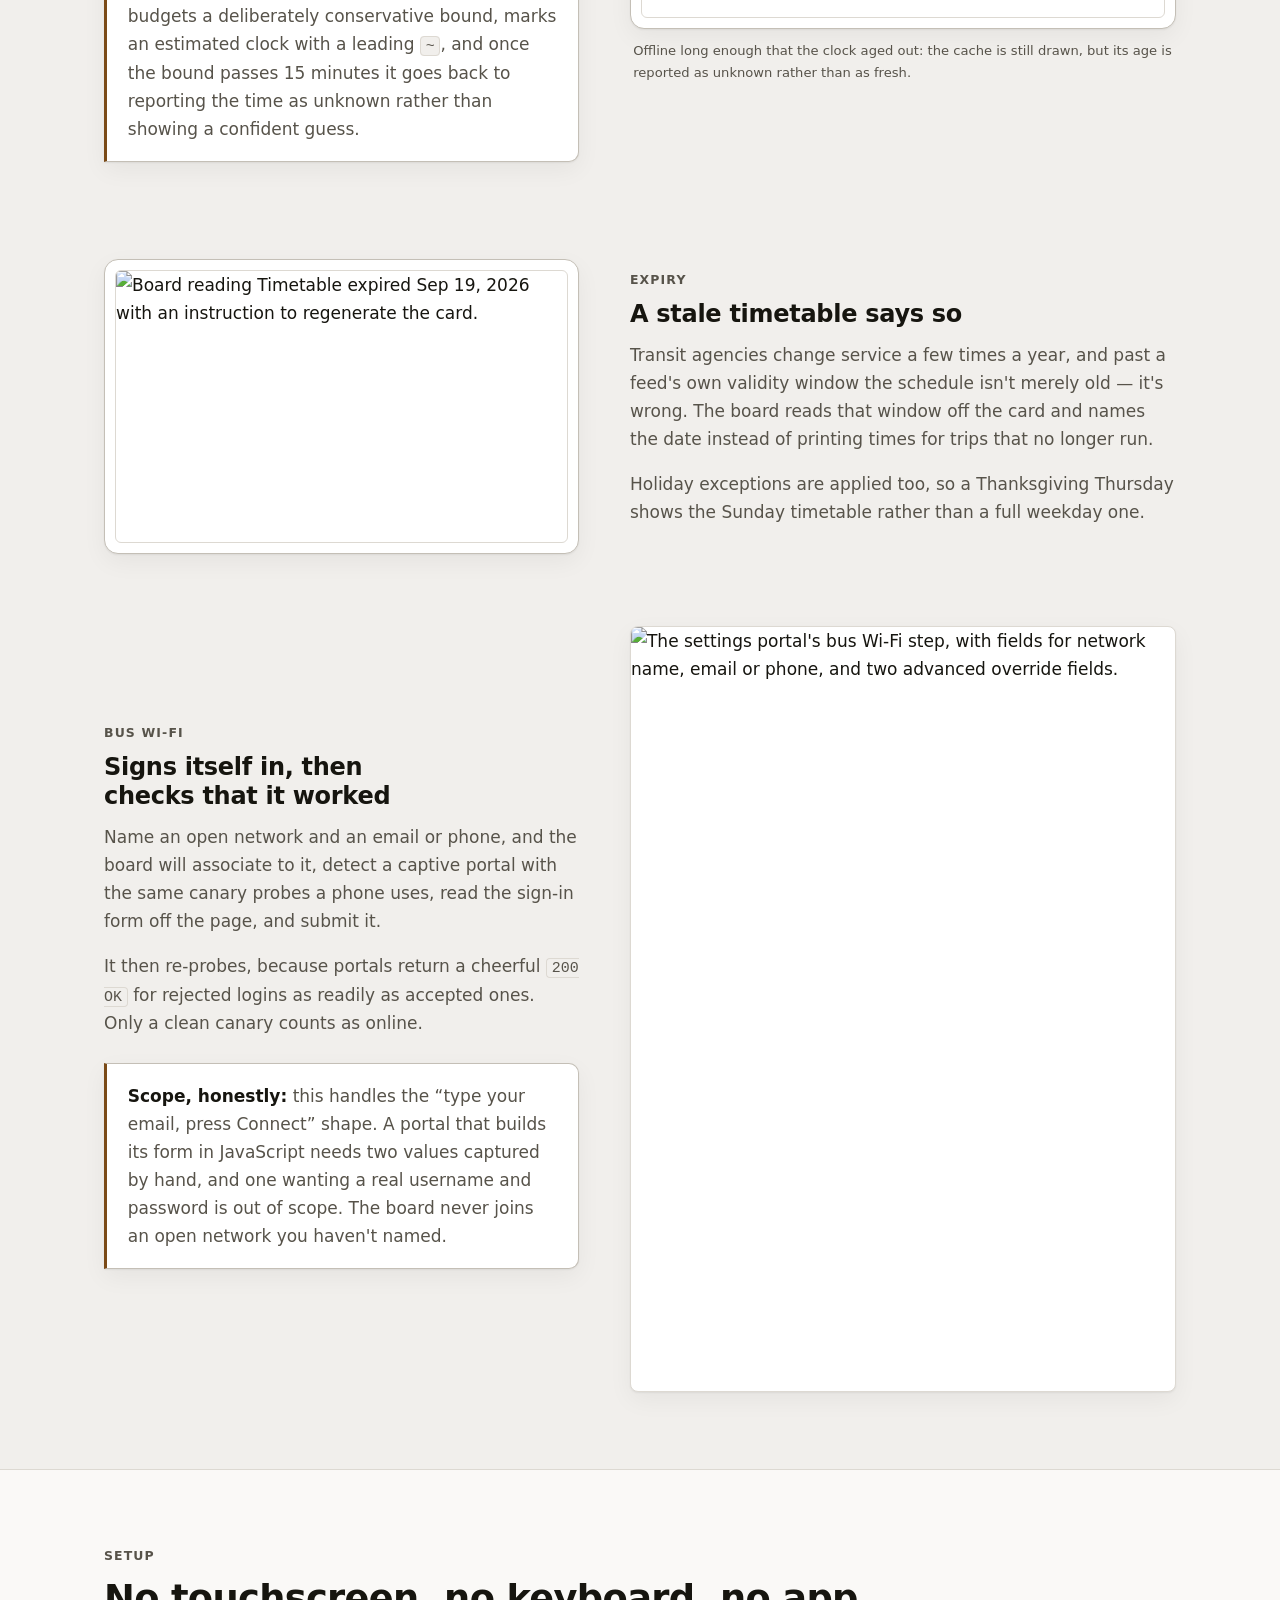
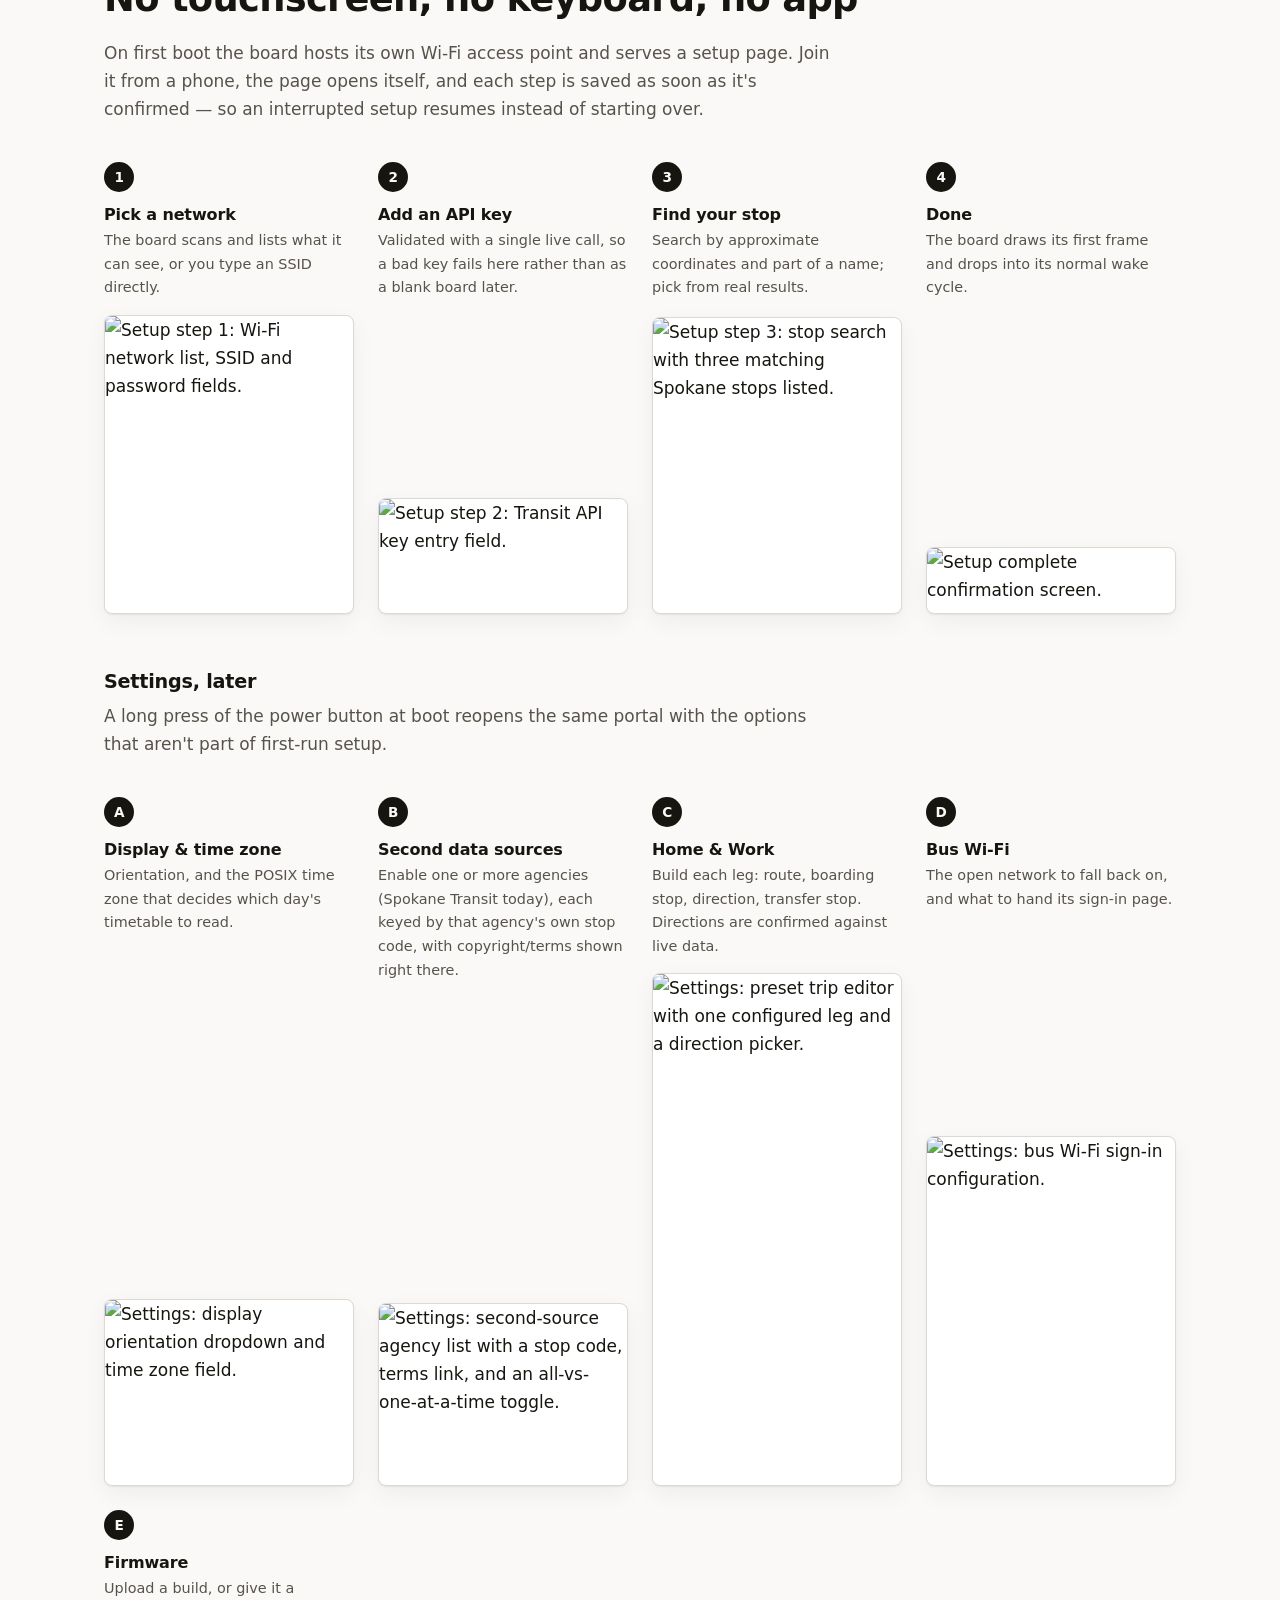
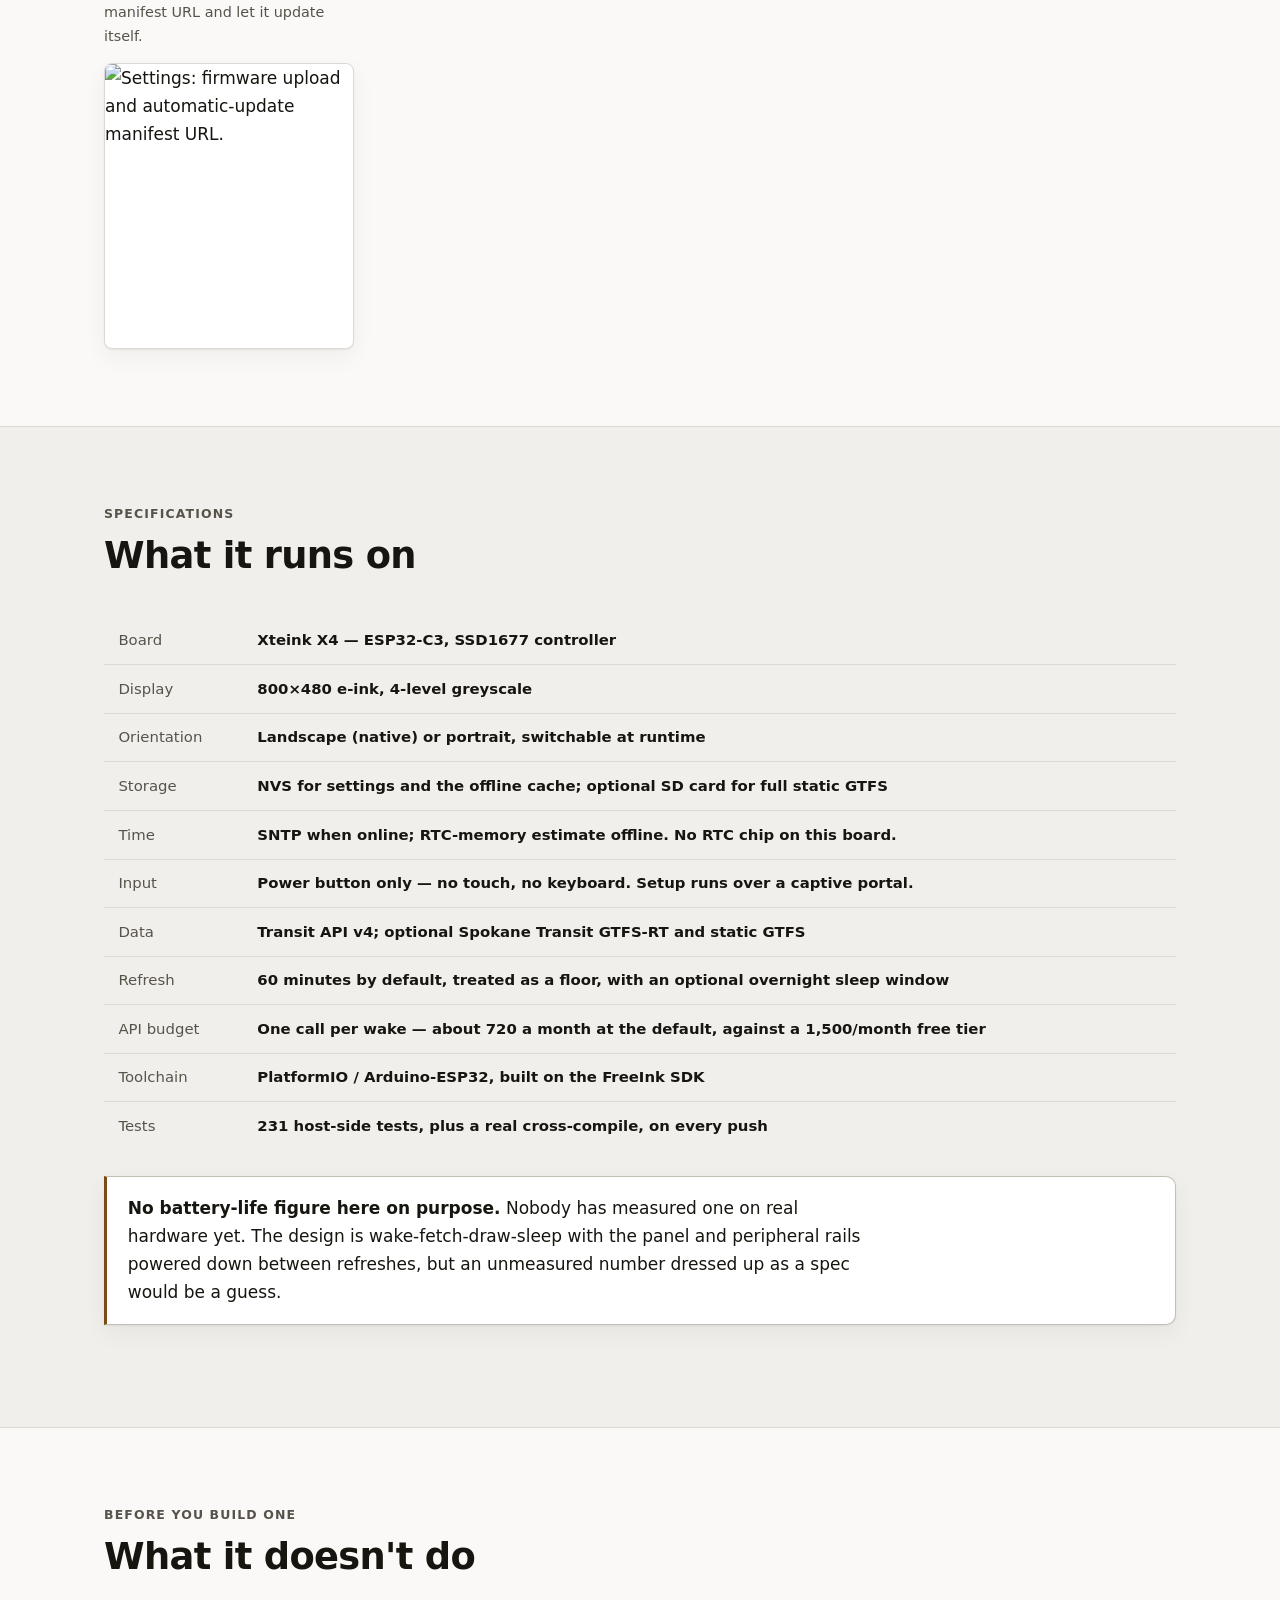
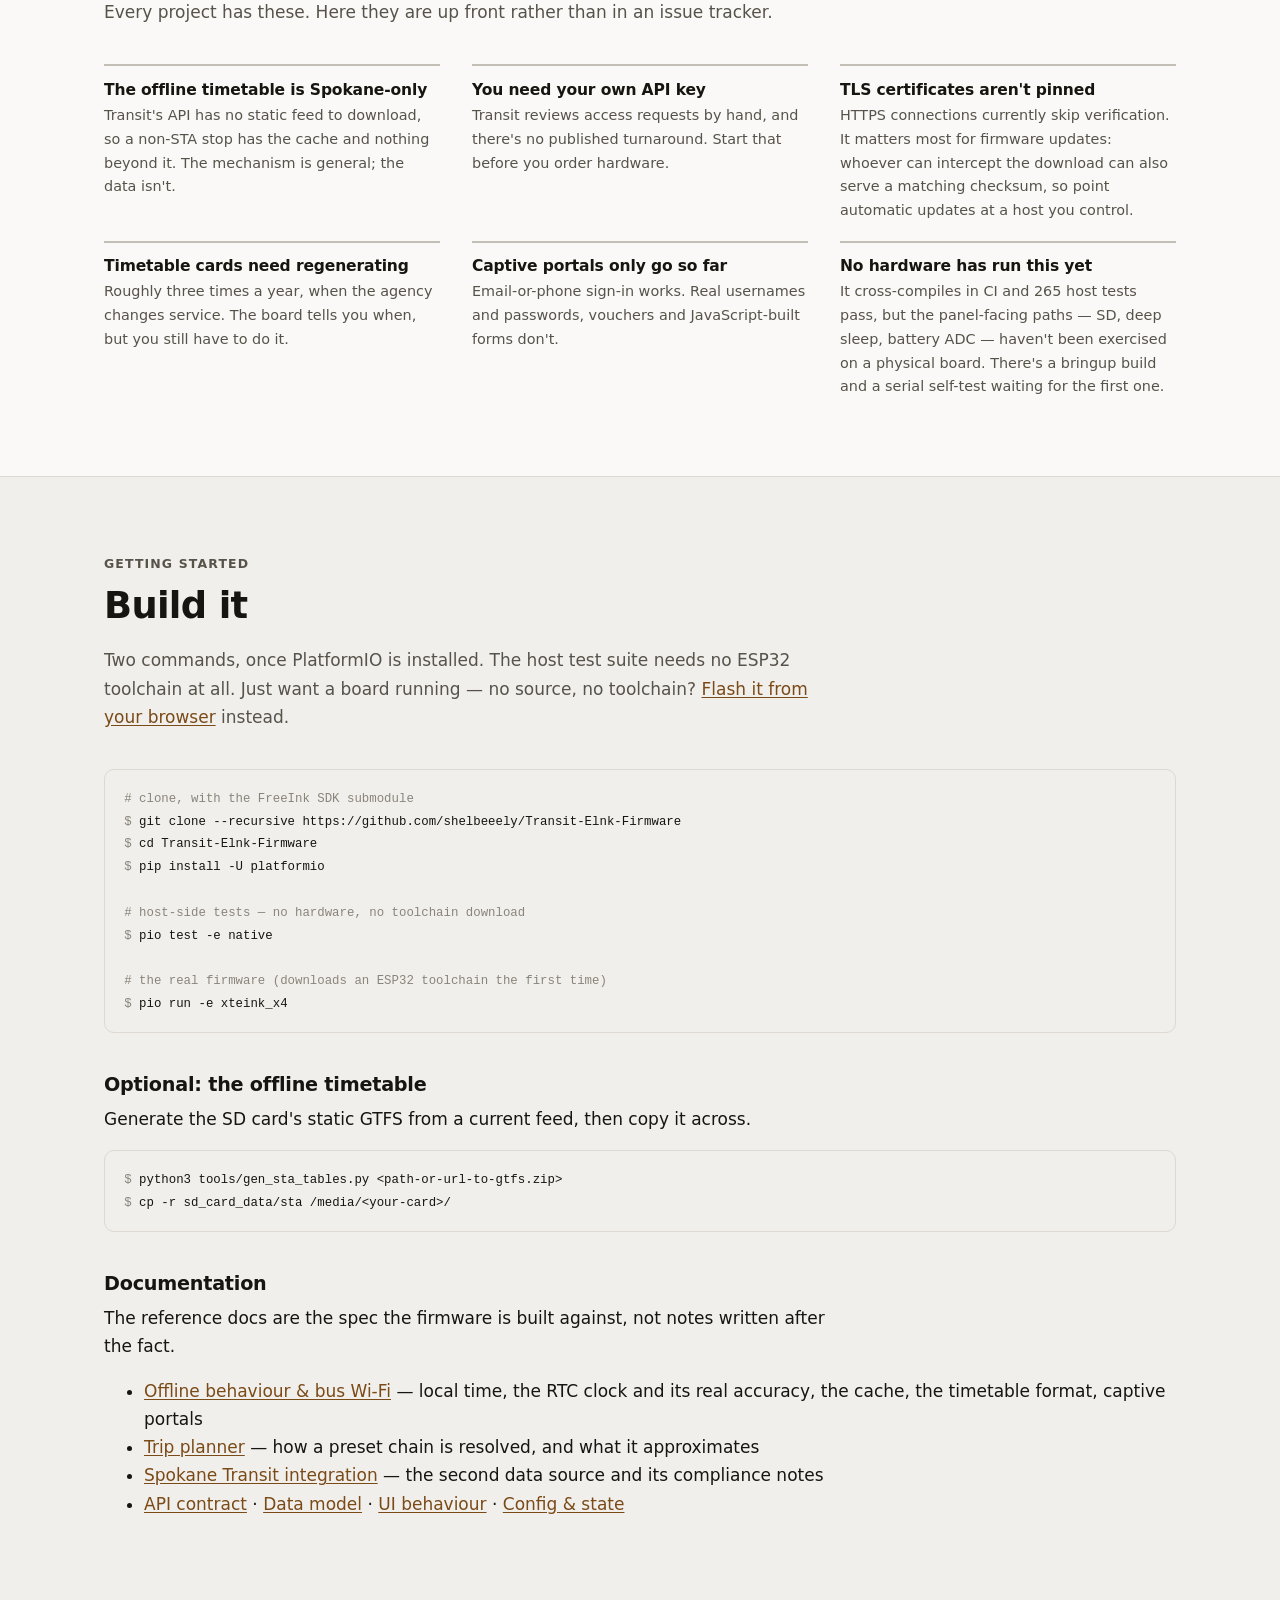
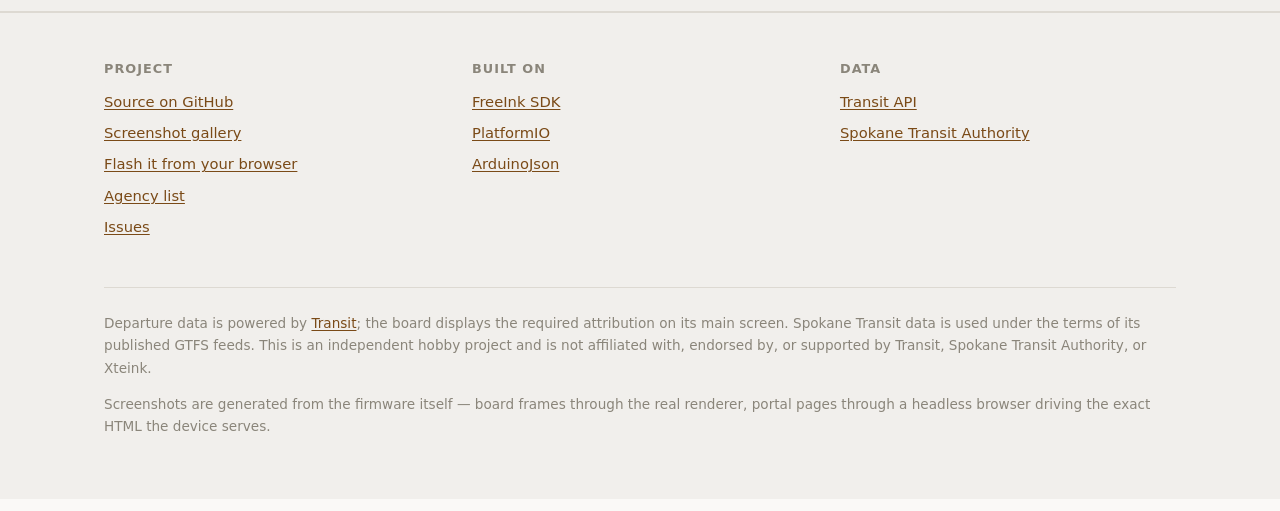
==== commit dee22dc3: "Add a multi-agency settings-portal UI, with copyright shown there instead Not on the e-ink board (th" ====
--- a/site/index.html
+++ b/site/index.html
@@ -407,9 +407,9 @@
       </div>
       <div class="step">
         <span class="step-n">B</span>
-        <h4>Spokane Transit</h4>
-        <p>Optional second data source, keyed by the number printed on the stop sign.</p>
-        <div class="shot"><img src="screenshots/portal_settings_sta.png" width="840" height="422" loading="lazy" alt="Settings: STA stop number entry."></div>
+        <h4>Second data sources</h4>
+        <p>Enable one or more agencies (Spokane Transit today), each keyed by that agency's own stop code, with copyright/terms shown right there.</p>
+        <div class="shot"><img src="screenshots/portal_settings_agencies.png" width="840" height="612" loading="lazy" alt="Settings: second-source agency list with a stop code, terms link, and an all-vs-one-at-a-time toggle."></div>
       </div>
       <div class="step">
         <span class="step-n">C</span>
